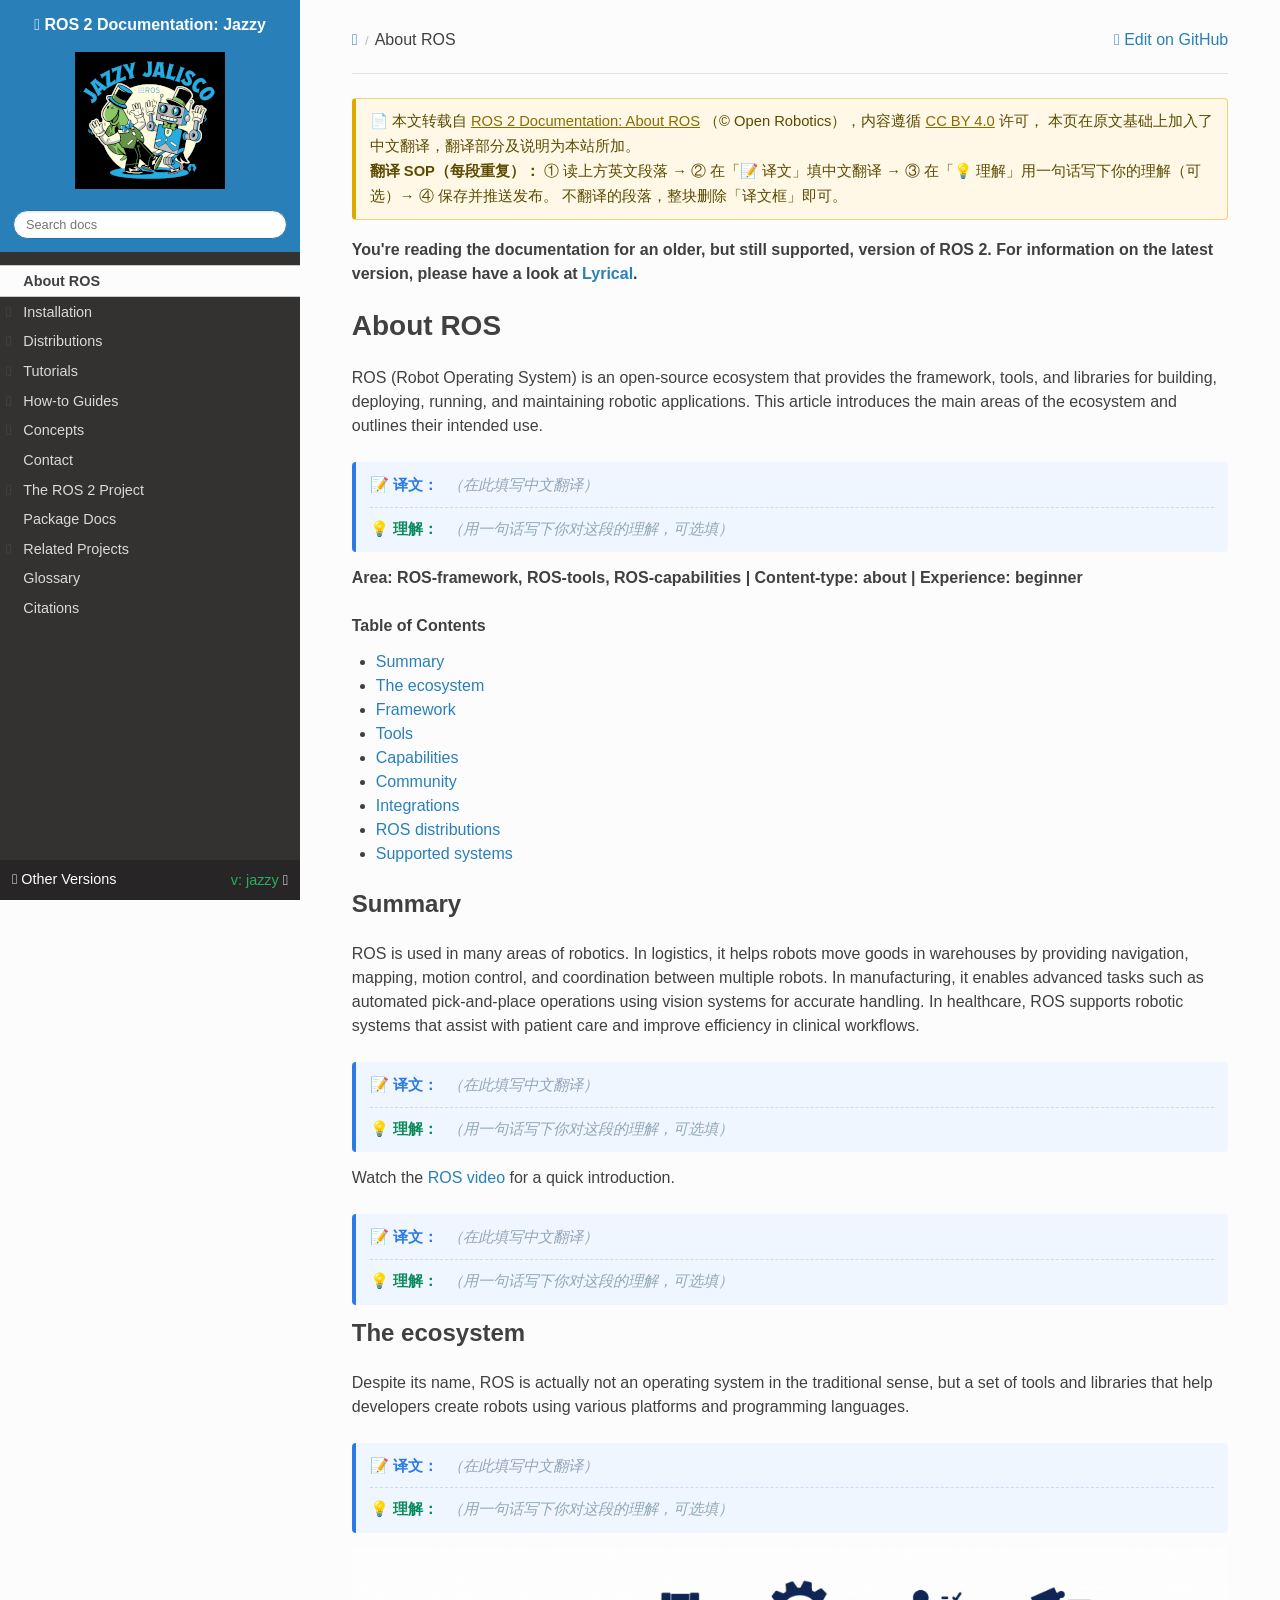
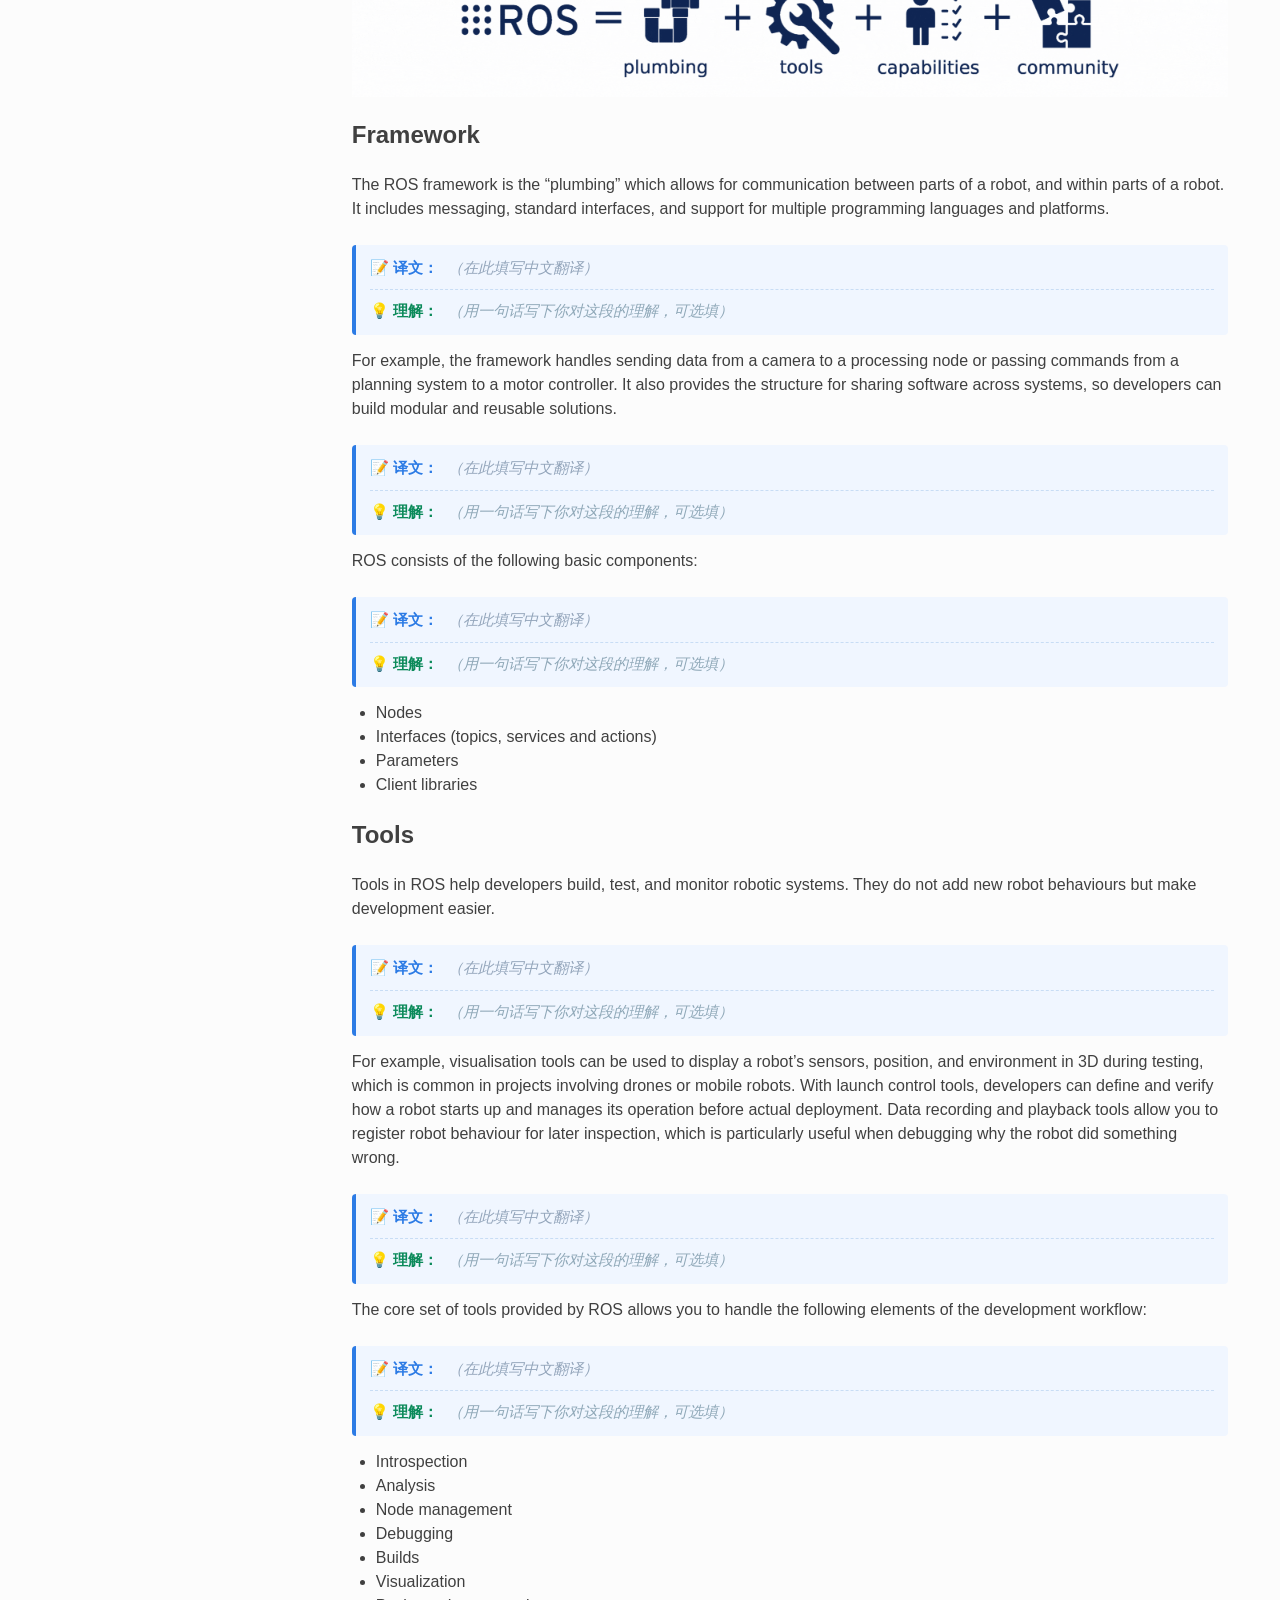
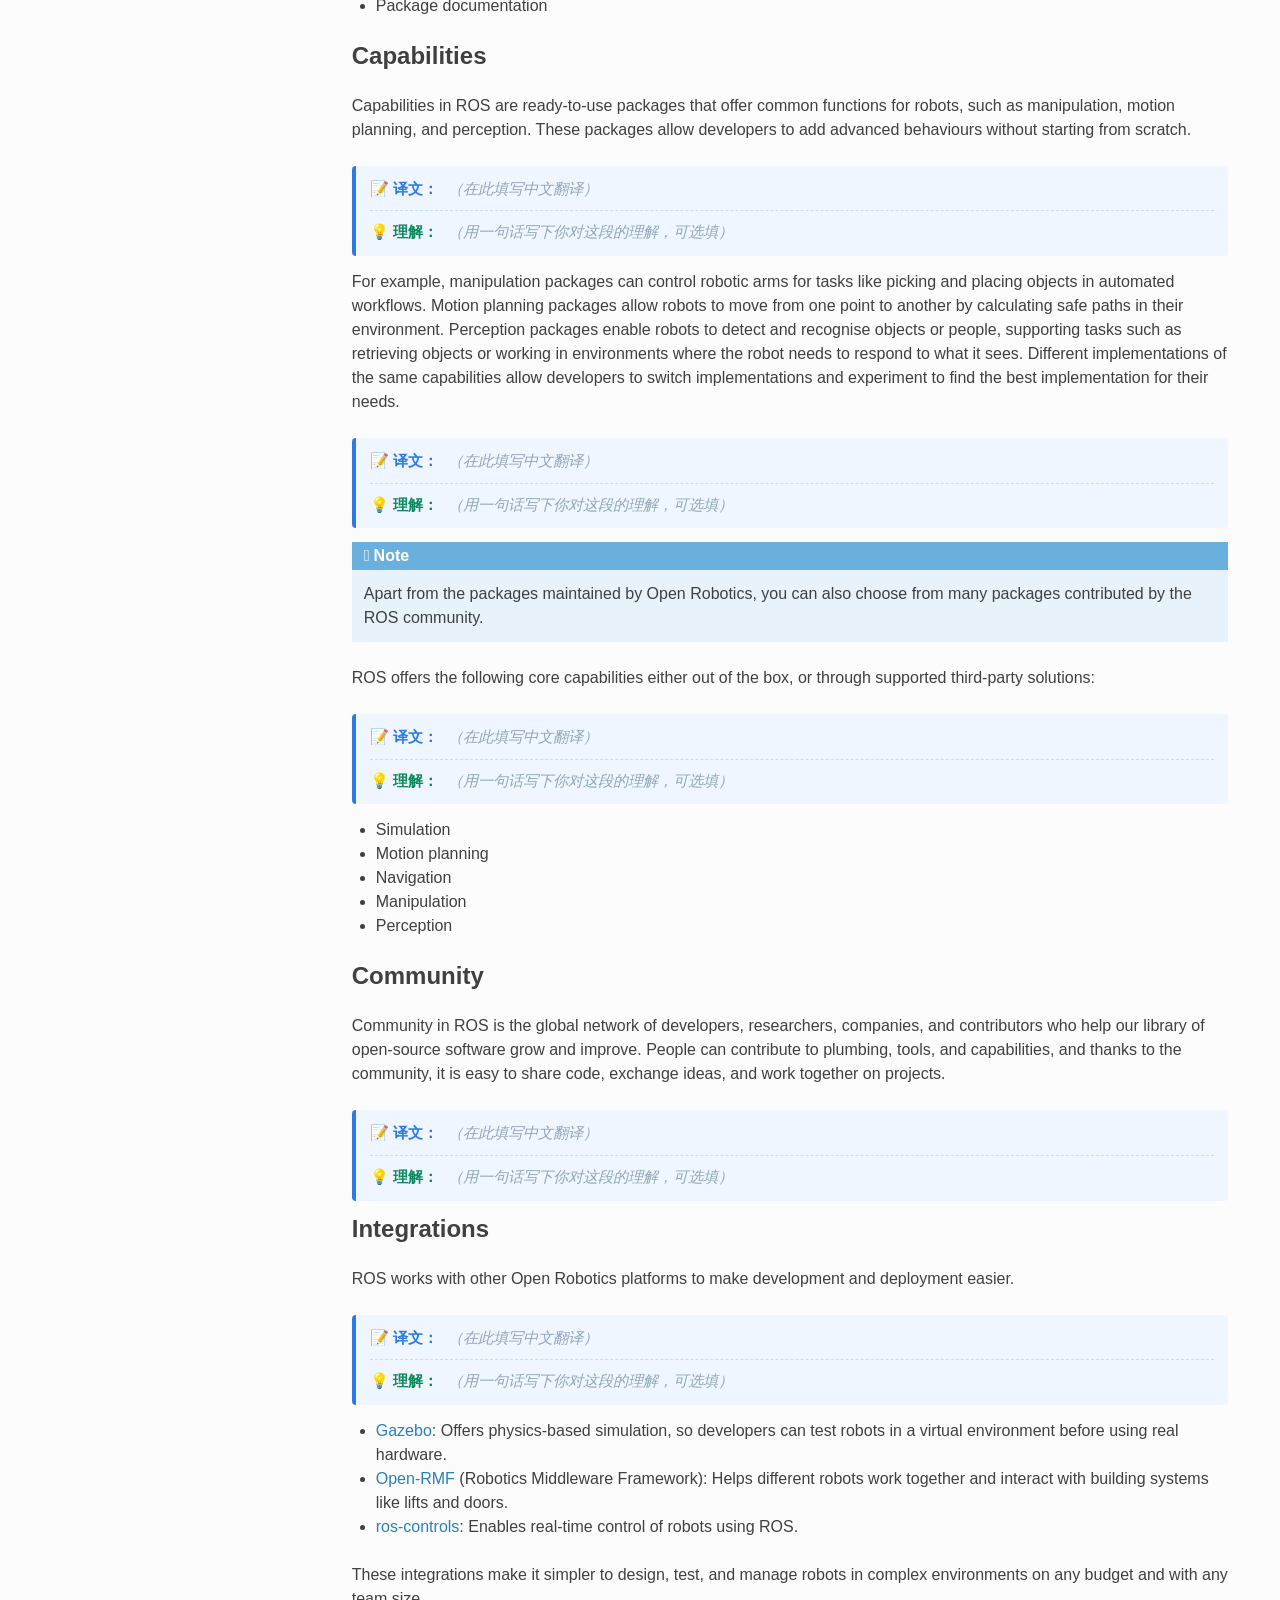
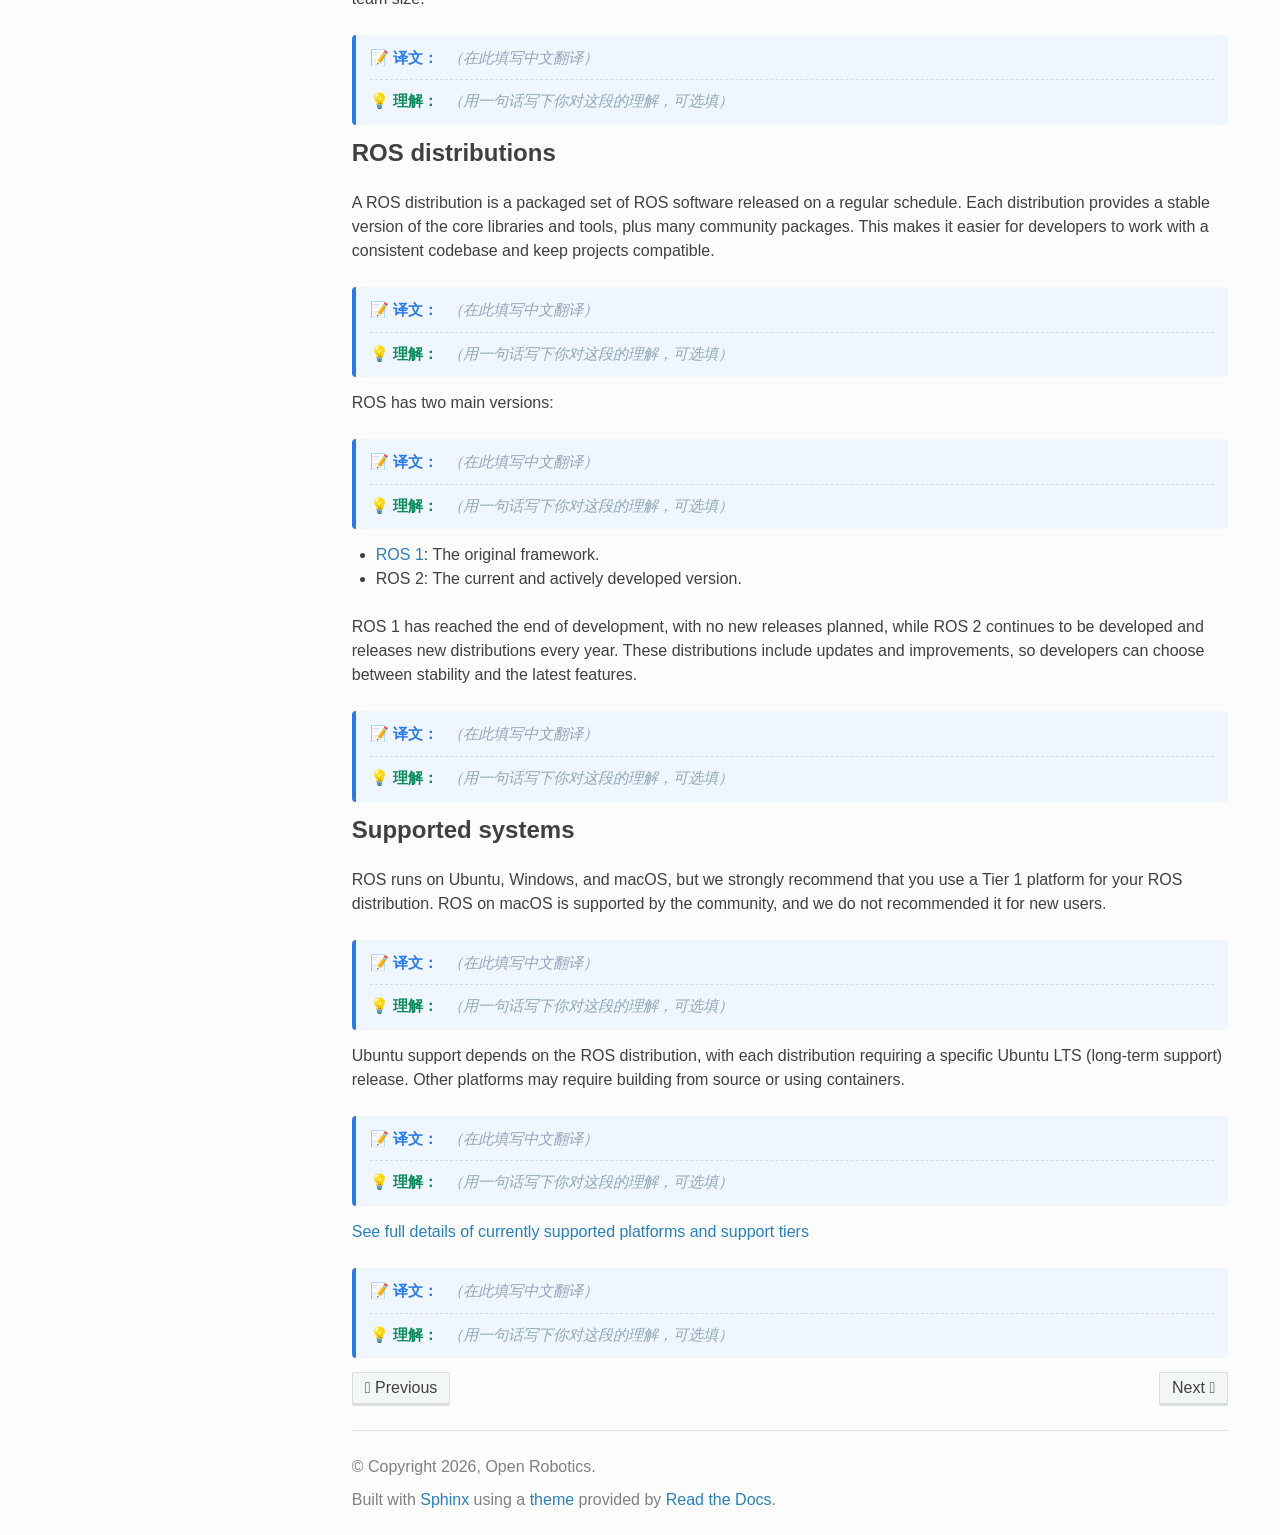
==== about-ros.html @ 8d908ea2 "新增翻译技能 sop_skill.py：检查完成→续填→拉取下一页并发布；多页面结构+导航首页+进度清单" ====
<!DOCTYPE html>

<html class="writer-html5" data-content_root="./" lang="en">
<head>
<meta charset="utf-8"/><meta content="width=device-width, initial-scale=1" name="viewport"/>
<meta content="About ROS" property="og:title"/>
<meta content="website" property="og:type"/>
<meta content="https://docs.ros.org/en/jazzy/about-ros.html" property="og:url"/>
<meta content="ROS 2 Documentation" property="og:site_name"/>
<meta content="ROS (Robot Operating System) is an open-source ecosystem that provides the framework, tools, and libraries for building, deploying, running, and maintaining robotic applications. This article intro..." property="og:description"/>
<meta content="https://docs.ros.org/en/jazzy/_static/jazzy-small.png" property="og:image"/>
<meta content="ROS 2 Documentation" property="og:image:alt"/>
<meta content="ROS (Robot Operating System) is an open-source ecosystem that provides the framework, tools, and libraries for building, deploying, running, and maintaining robotic applications. This article intro..." name="description"/>
<meta content="width=device-width, initial-scale=1.0" name="viewport"/>
<title>About ROS — ROS 2 Documentation: Jazzy  documentation</title>
<link href="_static/pygments.css?v=03e43079" rel="stylesheet" type="text/css"/>
<link href="_static/css/theme.css?v=e59714d7" rel="stylesheet" type="text/css"/>
<link href="_static/graphviz.css?v=4ae1632d" rel="stylesheet" type="text/css"/>
<link href="_static/copybutton.css?v=76b2166b" rel="stylesheet" type="text/css"/>
<link href="_static/custom.css?v=d85a351e" rel="stylesheet" type="text/css"/>
<link href="_static/adopters.css?v=d001bf74" rel="stylesheet" type="text/css"/>
<link href="_static/favicon.ico" rel="shortcut icon"/>
<link href="https://docs.ros.org/en/jazzy/about-ros.html" rel="canonical"/>
<script src="_static/jquery.js?v=5d32c60e"></script>
<script src="_static/_sphinx_javascript_frameworks_compat.js?v=2cd50e6c"></script>
<script src="_static/documentation_options.js?v=9eb32ce0"></script>
<script src="_static/doctools.js?v=9bcbadda"></script>
<script src="_static/sphinx_highlight.js?v=dc90522c"></script>
<script src="_static/clipboard.min.js?v=a7894cd8"></script>
<script src="_static/copybutton.js?v=6dbb43f8"></script>
<script src="_static/adopters.js?v=a71d1400"></script>
<script src="_static/js/theme.js"></script>
<link href="https://docs.ros.org/en/jazzy/genindex.html" rel="index" title="Index"/>
<link href="https://docs.ros.org/en/jazzy/search.html" rel="search" title="Search"/>
<link href="https://docs.ros.org/en/jazzy/Installation.html" rel="next" title="Installation"/>
<link href="https://docs.ros.org/en/jazzy/index.html" rel="prev" title="ROS 2 Documentation"/>
<style>
/* ===== 转载署名 ===== */
.my-attribution {
  background: #fff8e6;
  border: 1px solid #f0d27a;
  border-left: 4px solid #e0a800;
  border-radius: 4px;
  padding: 10px 14px;
  margin: 0 0 18px 0;
  font-size: 0.92em;
  line-height: 1.7;
  color: #5c4a00;
}
.my-attribution a { color: #8a6d00; text-decoration: underline; }
/* ===== 译文框 ===== */
.my-translation {
  background: #f0f6ff;
  border-left: 4px solid #2c7be5;
  border-radius: 4px;
  padding: 10px 14px;
  margin: 14px 0;
  font-size: 0.95em;
  line-height: 1.75;
  color: #17324d;
}
.my-translation .my-tr-label { font-weight: 700; color: #2c7be5; margin-right: 6px; }
.my-translation .my-tr-placeholder { color: #93a5bb; font-style: italic; }

.my-translation .my-understanding {
  margin-top: 8px;
  padding-top: 8px;
  border-top: 1px dashed #c8ddf5;
}
.my-translation .my-un-label { font-weight: 700; color: #0b8a5a; margin-right: 6px; }
.my-translation .my-un-placeholder { color: #8fa8b8; font-style: italic; }

.my-translation .my-tr-text { color: #17324d; font-style: normal; }
.my-translation .my-un-text { color: #2f5d50; font-style: normal; }
</style></head>
<body class="wy-body-for-nav">
<div class="wy-grid-for-nav">
<nav class="wy-nav-side" data-toggle="wy-nav-shift">
<div class="wy-side-scroll">
<div class="wy-side-nav-search">
<a class="icon icon-home" href="https://docs.ros.org/en/jazzy/index.html">
            ROS 2 Documentation: Jazzy
              <img alt="Logo" class="logo" src="_static/jazzy-small.png"/>
</a>
<div role="search">
<form action="https://docs.ros.org/en/jazzy/search.html" class="wy-form" id="rtd-search-form" method="get">
<input aria-label="Search docs" name="q" placeholder="Search docs" type="text"/>
<input name="check_keywords" type="hidden" value="yes"/>
<input name="area" type="hidden" value="default"/>
</form>
</div>
</div><div aria-label="Navigation menu" class="wy-menu wy-menu-vertical" data-spy="affix" role="navigation">
<ul class="current">
<li class="toctree-l1 current"><a class="current reference internal" href="about-ros.html#">About ROS</a></li>
<li class="toctree-l1"><a class="reference internal" href="https://docs.ros.org/en/jazzy/Installation.html">Installation</a><ul>
<li class="toctree-l2"><a class="reference internal" href="https://docs.ros.org/en/jazzy/Installation/Ubuntu-Install-Debs.html">Ubuntu (deb packages)</a></li>
<li class="toctree-l2"><a class="reference internal" href="https://docs.ros.org/en/jazzy/Installation/Windows-Install-Binary.html">Windows (binary)</a></li>
<li class="toctree-l2"><a class="reference internal" href="https://docs.ros.org/en/jazzy/Installation/RHEL-Install-RPMs.html">RHEL (RPM packages)</a></li>
<li class="toctree-l2"><a class="reference internal" href="https://docs.ros.org/en/jazzy/Installation/Alternatives.html">Alternatives</a><ul>
<li class="toctree-l3"><a class="reference internal" href="https://docs.ros.org/en/jazzy/Installation/Alternatives/Ubuntu-Development-Setup.html">Ubuntu (source)</a></li>
<li class="toctree-l3"><a class="reference internal" href="https://docs.ros.org/en/jazzy/Installation/Alternatives/Ubuntu-Install-Binary.html">Ubuntu (binary)</a></li>
<li class="toctree-l3"><a class="reference internal" href="https://docs.ros.org/en/jazzy/Installation/Alternatives/Windows-Development-Setup.html">Windows (source)</a></li>
<li class="toctree-l3"><a class="reference internal" href="https://docs.ros.org/en/jazzy/Installation/Alternatives/RHEL-Development-Setup.html">RHEL (source)</a></li>
<li class="toctree-l3"><a class="reference internal" href="https://docs.ros.org/en/jazzy/Installation/Alternatives/RHEL-Install-Binary.html">RHEL (binary)</a></li>
<li class="toctree-l3"><a class="reference internal" href="https://docs.ros.org/en/jazzy/Installation/Alternatives/macOS-Development-Setup.html">macOS (source)</a></li>
<li class="toctree-l3"><a class="reference internal" href="https://docs.ros.org/en/jazzy/Installation/Alternatives/Latest-Development-Setup.html">Latest development (source)</a></li>
</ul>
</li>
<li class="toctree-l2"><a class="reference internal" href="https://docs.ros.org/en/jazzy/Installation/Maintaining-a-Source-Checkout.html">Maintain source checkout</a></li>
<li class="toctree-l2"><a class="reference internal" href="https://docs.ros.org/en/jazzy/Installation/Testing.html">Testing with pre-release binaries</a></li>
<li class="toctree-l2"><a class="reference internal" href="https://docs.ros.org/en/jazzy/Installation/RMW-Implementations.html">RMW implementations</a><ul>
<li class="toctree-l3"><a class="reference internal" href="https://docs.ros.org/en/jazzy/Installation/RMW-Implementations/DDS-Implementations.html">DDS implementations</a><ul>
<li class="toctree-l4"><a class="reference internal" href="https://docs.ros.org/en/jazzy/Installation/RMW-Implementations/DDS-Implementations/Working-with-Eclipse-CycloneDDS.html">Eclipse Cyclone DDS</a></li>
<li class="toctree-l4"><a class="reference internal" href="https://docs.ros.org/en/jazzy/Installation/RMW-Implementations/DDS-Implementations/Working-with-GurumNetworks-GurumDDS.html">GurumNetworks GurumDDS</a></li>
<li class="toctree-l4"><a class="reference internal" href="https://docs.ros.org/en/jazzy/Installation/RMW-Implementations/DDS-Implementations/Working-with-RTI-Connext-DDS.html">RTI Connext DDS</a></li>
<li class="toctree-l4"><a class="reference internal" href="https://docs.ros.org/en/jazzy/Installation/RMW-Implementations/DDS-Implementations/Working-with-eProsima-Fast-DDS.html">eProsima Fast DDS</a></li>
</ul>
</li>
<li class="toctree-l3"><a class="reference internal" href="https://docs.ros.org/en/jazzy/Installation/RMW-Implementations/Non-DDS-Implementations.html">Non-DDS-Implementations</a><ul>
<li class="toctree-l4"><a class="reference internal" href="https://docs.ros.org/en/jazzy/Installation/RMW-Implementations/Non-DDS-Implementations/Working-with-Zenoh.html">Zenoh</a></li>
</ul>
</li>
</ul>
</li>
<li class="toctree-l2"><a class="reference internal" href="https://docs.ros.org/en/jazzy/Installation/ROS-2-Mirrors.html">Mirrors</a></li>
</ul>
</li>
<li class="toctree-l1"><a class="reference internal" href="https://docs.ros.org/en/jazzy/Releases.html">Distributions</a><ul>
<li class="toctree-l2"><a class="reference internal" href="https://docs.ros.org/en/jazzy/Releases/Release-Lyrical-Luth.html">Lyrical Luth (codename ‘lyrical’; May, 2026)</a><ul>
<li class="toctree-l3"><a class="reference internal" href="https://docs.ros.org/en/jazzy/Releases/Lyrical-Luth-Complete-Changelog.html">ROS 2 Lyrical Luth Complete Changelog</a></li>
<li class="toctree-l3"><a class="reference internal" href="https://docs.ros.org/en/jazzy/Releases/lyrical/release-timeline.html">Lyrical Luth Release Timeline</a></li>
<li class="toctree-l3"><a class="reference internal" href="https://docs.ros.org/en/jazzy/Releases/lyrical/supported-platforms.html">Lyrical Luth Supported Platforms</a></li>
</ul>
</li>
<li class="toctree-l2"><a class="reference internal" href="https://docs.ros.org/en/jazzy/Releases/Release-Kilted-Kaiju.html">Kilted Kaiju (codename ‘kilted’; May, 2025)</a><ul>
<li class="toctree-l3"><a class="reference internal" href="https://docs.ros.org/en/jazzy/Releases/Kilted-Kaiju-Complete-Changelog.html">ROS 2 Kilted Kaiju Complete Changelog</a></li>
</ul>
</li>
<li class="toctree-l2"><a class="reference internal" href="https://docs.ros.org/en/jazzy/Releases/Release-Jazzy-Jalisco.html">Jazzy Jalisco (<code class="docutils literal notranslate"><span class="pre">jazzy</span></code>)</a><ul>
<li class="toctree-l3"><a class="reference internal" href="https://docs.ros.org/en/jazzy/Releases/Jazzy-Jalisco-Complete-Changelog.html">Jazzy Jalisco changelog</a></li>
</ul>
</li>
<li class="toctree-l2"><a class="reference internal" href="https://docs.ros.org/en/jazzy/Releases/Release-Humble-Hawksbill.html">Humble Hawksbill (<code class="docutils literal notranslate"><span class="pre">humble</span></code>)</a><ul>
<li class="toctree-l3"><a class="reference internal" href="https://docs.ros.org/en/jazzy/Releases/Humble-Hawksbill-Complete-Changelog.html">Humble Hawksbill changelog</a></li>
</ul>
</li>
<li class="toctree-l2"><a class="reference internal" href="https://docs.ros.org/en/jazzy/Releases/Release-Rolling-Ridley.html">Rolling Ridley (<code class="docutils literal notranslate"><span class="pre">rolling</span></code>)</a></li>
<li class="toctree-l2"><a class="reference internal" href="https://docs.ros.org/en/jazzy/Releases/Development.html">Development Distribution</a><ul>
<li class="toctree-l3"><a class="reference internal" href="https://docs.ros.org/en/jazzy/Releases/Release-Makoa-Mata-mata.html">Makoa Mata-mata (codename <code class="docutils literal notranslate"><span class="pre">makoa</span></code>; May, 2027)</a><ul>
<li class="toctree-l4"><a class="reference internal" href="https://docs.ros.org/en/jazzy/Releases/makoa/release-timeline.html">Makoa Mata-mata Release Timeline</a></li>
<li class="toctree-l4"><a class="reference internal" href="https://docs.ros.org/en/jazzy/Releases/makoa/supported-platforms.html">Makoa Mata-mata Supported Platforms</a></li>
</ul>
</li>
</ul>
</li>
<li class="toctree-l2"><a class="reference internal" href="https://docs.ros.org/en/jazzy/Releases/End-of-Life.html">End-of-Life Distributions</a><ul>
<li class="toctree-l3"><a class="reference internal" href="https://docs.ros.org/en/jazzy/Releases/Release-Iron-Irwini.html">Iron Irwini (<code class="docutils literal notranslate"><span class="pre">iron</span></code>)</a><ul>
<li class="toctree-l4"><a class="reference internal" href="https://docs.ros.org/en/jazzy/Releases/Iron-Irwini-Complete-Changelog.html">Iron Irwini Changelog</a></li>
</ul>
</li>
<li class="toctree-l3"><a class="reference internal" href="https://docs.ros.org/en/jazzy/Releases/Release-Galactic-Geochelone.html">Galactic Geochelone (<code class="docutils literal notranslate"><span class="pre">galactic</span></code>)</a><ul>
<li class="toctree-l4"><a class="reference internal" href="https://docs.ros.org/en/jazzy/Releases/Galactic-Geochelone-Complete-Changelog.html">Galactic Geochelone changelog</a></li>
</ul>
</li>
<li class="toctree-l3"><a class="reference internal" href="https://docs.ros.org/en/jazzy/Releases/Release-Foxy-Fitzroy.html">Foxy Fitzroy (<code class="docutils literal notranslate"><span class="pre">foxy</span></code>)</a></li>
<li class="toctree-l3"><a class="reference internal" href="https://docs.ros.org/en/jazzy/Releases/Release-Eloquent-Elusor.html">Eloquent Elusor (<code class="docutils literal notranslate"><span class="pre">eloquent</span></code>)</a></li>
<li class="toctree-l3"><a class="reference internal" href="https://docs.ros.org/en/jazzy/Releases/Release-Dashing-Diademata.html">Dashing Diademata (<code class="docutils literal notranslate"><span class="pre">dashing</span></code>)</a></li>
<li class="toctree-l3"><a class="reference internal" href="https://docs.ros.org/en/jazzy/Releases/Release-Crystal-Clemmys.html">Crystal Clemmys (<code class="docutils literal notranslate"><span class="pre">crystal</span></code>)</a></li>
<li class="toctree-l3"><a class="reference internal" href="https://docs.ros.org/en/jazzy/Releases/Release-Bouncy-Bolson.html">Bouncy Bolson (<code class="docutils literal notranslate"><span class="pre">bouncy</span></code>)</a></li>
<li class="toctree-l3"><a class="reference internal" href="https://docs.ros.org/en/jazzy/Releases/Release-Ardent-Apalone.html">Ardent Apalone (<code class="docutils literal notranslate"><span class="pre">ardent</span></code>)</a></li>
<li class="toctree-l3"><a class="reference internal" href="https://docs.ros.org/en/jazzy/Releases/Beta3-Overview.html">Beta 3 (<code class="docutils literal notranslate"><span class="pre">r2b3</span></code>)</a></li>
<li class="toctree-l3"><a class="reference internal" href="https://docs.ros.org/en/jazzy/Releases/Beta2-Overview.html">Beta 2 (<code class="docutils literal notranslate"><span class="pre">r2b2</span></code>)</a></li>
<li class="toctree-l3"><a class="reference internal" href="https://docs.ros.org/en/jazzy/Releases/Beta1-Overview.html">Beta 1 (<code class="docutils literal notranslate"><span class="pre">Asphalt</span></code>)</a></li>
<li class="toctree-l3"><a class="reference internal" href="https://docs.ros.org/en/jazzy/Releases/Alpha-Overview.html">Alphas</a></li>
</ul>
</li>
<li class="toctree-l2"><a class="reference internal" href="https://docs.ros.org/en/jazzy/Releases/Release-Process.html">Development process for a release</a></li>
</ul>
</li>
<li class="toctree-l1"><a class="reference internal" href="https://docs.ros.org/en/jazzy/Tutorials.html">Tutorials</a><ul>
<li class="toctree-l2"><a class="reference internal" href="https://docs.ros.org/en/jazzy/First-Steps.html">First steps with ROS - learning path</a></li>
<li class="toctree-l2"><a class="reference internal" href="https://docs.ros.org/en/jazzy/Tutorials/Beginner-CLI-Tools.html">Beginner: CLI tools</a><ul>
<li class="toctree-l3"><a class="reference internal" href="https://docs.ros.org/en/jazzy/Tutorials/Beginner-CLI-Tools/Configuring-ROS2-Environment.html">Configuring environment</a></li>
<li class="toctree-l3"><a class="reference internal" href="https://docs.ros.org/en/jazzy/Tutorials/Beginner-CLI-Tools/Introducing-Turtlesim/Introducing-Turtlesim.html">Using <code class="docutils literal notranslate"><span class="pre">turtlesim</span></code>, <code class="docutils literal notranslate"><span class="pre">ros2</span></code>, and <code class="docutils literal notranslate"><span class="pre">rqt</span></code></a></li>
<li class="toctree-l3"><a class="reference internal" href="https://docs.ros.org/en/jazzy/Tutorials/Beginner-CLI-Tools/Understanding-ROS2-Nodes/Understanding-ROS2-Nodes.html">Understanding nodes</a></li>
<li class="toctree-l3"><a class="reference internal" href="https://docs.ros.org/en/jazzy/Tutorials/Beginner-CLI-Tools/Understanding-ROS2-Topics/Understanding-ROS2-Topics.html">Understanding topics</a></li>
<li class="toctree-l3"><a class="reference internal" href="https://docs.ros.org/en/jazzy/Tutorials/Beginner-CLI-Tools/Understanding-ROS2-Services/Understanding-ROS2-Services.html">Understanding services</a></li>
<li class="toctree-l3"><a class="reference internal" href="https://docs.ros.org/en/jazzy/Tutorials/Beginner-CLI-Tools/Understanding-ROS2-Parameters/Understanding-ROS2-Parameters.html">Understanding parameters</a></li>
<li class="toctree-l3"><a class="reference internal" href="https://docs.ros.org/en/jazzy/Tutorials/Beginner-CLI-Tools/Understanding-ROS2-Actions/Understanding-ROS2-Actions.html">Understanding actions</a></li>
<li class="toctree-l3"><a class="reference internal" href="https://docs.ros.org/en/jazzy/Tutorials/Beginner-CLI-Tools/Using-Rqt-Console/Using-Rqt-Console.html">Using <code class="docutils literal notranslate"><span class="pre">rqt_console</span></code> to view logs</a></li>
<li class="toctree-l3"><a class="reference internal" href="https://docs.ros.org/en/jazzy/Tutorials/Beginner-CLI-Tools/Launching-Multiple-Nodes/Launching-Multiple-Nodes.html">Launching nodes</a></li>
<li class="toctree-l3"><a class="reference internal" href="https://docs.ros.org/en/jazzy/Tutorials/Beginner-CLI-Tools/Recording-And-Playing-Back-Data/Recording-And-Playing-Back-Data.html">Recording and playing back data</a></li>
</ul>
</li>
<li class="toctree-l2"><a class="reference internal" href="https://docs.ros.org/en/jazzy/Tutorials/Beginner-Client-Libraries.html">Beginner: Client libraries</a><ul>
<li class="toctree-l3"><a class="reference internal" href="https://docs.ros.org/en/jazzy/Tutorials/Beginner-Client-Libraries/Colcon-Tutorial.html">Using <code class="docutils literal notranslate"><span class="pre">colcon</span></code> to build packages</a></li>
<li class="toctree-l3"><a class="reference internal" href="https://docs.ros.org/en/jazzy/Tutorials/Beginner-Client-Libraries/Creating-A-Workspace/Creating-A-Workspace.html">Creating a workspace</a></li>
<li class="toctree-l3"><a class="reference internal" href="https://docs.ros.org/en/jazzy/Tutorials/Beginner-Client-Libraries/Creating-Your-First-ROS2-Package.html">Creating a package</a></li>
<li class="toctree-l3"><a class="reference internal" href="https://docs.ros.org/en/jazzy/Tutorials/Beginner-Client-Libraries/Writing-A-Simple-Cpp-Publisher-And-Subscriber.html">Writing a simple publisher and subscriber (C++)</a></li>
<li class="toctree-l3"><a class="reference internal" href="https://docs.ros.org/en/jazzy/Tutorials/Beginner-Client-Libraries/Writing-A-Simple-Py-Publisher-And-Subscriber.html">Writing a simple publisher and subscriber (Python)</a></li>
<li class="toctree-l3"><a class="reference internal" href="https://docs.ros.org/en/jazzy/Tutorials/Beginner-Client-Libraries/Writing-A-Simple-Cpp-Service-And-Client.html">Writing a simple service and client (C++)</a></li>
<li class="toctree-l3"><a class="reference internal" href="https://docs.ros.org/en/jazzy/Tutorials/Beginner-Client-Libraries/Writing-A-Simple-Py-Service-And-Client.html">Writing a simple service and client (Python)</a></li>
<li class="toctree-l3"><a class="reference internal" href="https://docs.ros.org/en/jazzy/Tutorials/Beginner-Client-Libraries/Custom-ROS2-Interfaces.html">Creating custom msg and srv files</a></li>
<li class="toctree-l3"><a class="reference internal" href="https://docs.ros.org/en/jazzy/Tutorials/Beginner-Client-Libraries/Single-Package-Define-And-Use-Interface.html">Implementing custom interfaces</a></li>
<li class="toctree-l3"><a class="reference internal" href="https://docs.ros.org/en/jazzy/Tutorials/Beginner-Client-Libraries/Using-Parameters-In-A-Class-CPP.html">Using parameters in a class (C++)</a></li>
<li class="toctree-l3"><a class="reference internal" href="https://docs.ros.org/en/jazzy/Tutorials/Beginner-Client-Libraries/Using-Parameters-In-A-Class-Python.html">Using parameters in a class (Python)</a></li>
<li class="toctree-l3"><a class="reference internal" href="https://docs.ros.org/en/jazzy/Tutorials/Beginner-Client-Libraries/Getting-Started-With-Ros2doctor.html">Using <code class="docutils literal notranslate"><span class="pre">ros2doctor</span></code> to identify issues</a></li>
<li class="toctree-l3"><a class="reference internal" href="https://docs.ros.org/en/jazzy/Tutorials/Beginner-Client-Libraries/Pluginlib.html">Creating and using plugins (C++)</a></li>
</ul>
</li>
<li class="toctree-l2"><a class="reference internal" href="https://docs.ros.org/en/jazzy/Tutorials/Intermediate.html">Intermediate</a><ul>
<li class="toctree-l3"><a class="reference internal" href="https://docs.ros.org/en/jazzy/Tutorials/Intermediate/Rosdep.html">Managing Dependencies with rosdep</a></li>
<li class="toctree-l3"><a class="reference internal" href="https://docs.ros.org/en/jazzy/Tutorials/Intermediate/Creating-an-Action.html">Creating an action</a></li>
<li class="toctree-l3"><a class="reference internal" href="https://docs.ros.org/en/jazzy/Tutorials/Intermediate/Writing-an-Action-Server-Client/Cpp.html">Writing an action server and client (C++)</a></li>
<li class="toctree-l3"><a class="reference internal" href="https://docs.ros.org/en/jazzy/Tutorials/Intermediate/Writing-an-Action-Server-Client/Py.html">Writing an action server and client (Python)</a></li>
<li class="toctree-l3"><a class="reference internal" href="https://docs.ros.org/en/jazzy/Tutorials/Intermediate/Writing-a-Composable-Node.html">Writing a Composable Node (C++)</a></li>
<li class="toctree-l3"><a class="reference internal" href="https://docs.ros.org/en/jazzy/Tutorials/Intermediate/Composition.html">Composing multiple nodes in a single process</a></li>
<li class="toctree-l3"><a class="reference internal" href="https://docs.ros.org/en/jazzy/Tutorials/Intermediate/Using-Node-Interfaces-Template-Class.html">Using the Node Interfaces Template Class (C++)</a></li>
<li class="toctree-l3"><a class="reference internal" href="https://docs.ros.org/en/jazzy/Tutorials/Intermediate/Monitoring-For-Parameter-Changes-CPP.html">Monitoring for parameter changes (C++)</a></li>
<li class="toctree-l3"><a class="reference internal" href="https://docs.ros.org/en/jazzy/Tutorials/Intermediate/Monitoring-For-Parameter-Changes-Python.html">Monitoring for parameter changes (Python)</a></li>
<li class="toctree-l3"><a class="reference internal" href="https://docs.ros.org/en/jazzy/Tutorials/Intermediate/Launch/Launch-Main.html">Launch</a><ul>
<li class="toctree-l4"><a class="reference internal" href="https://docs.ros.org/en/jazzy/Tutorials/Intermediate/Launch/Creating-Launch-Files.html">Creating a launch file</a></li>
<li class="toctree-l4"><a class="reference internal" href="https://docs.ros.org/en/jazzy/Tutorials/Intermediate/Launch/Launch-system.html">Integrating launch files into ROS 2 packages</a></li>
<li class="toctree-l4"><a class="reference internal" href="https://docs.ros.org/en/jazzy/Tutorials/Intermediate/Launch/Using-Substitutions.html">Using substitutions</a></li>
<li class="toctree-l4"><a class="reference internal" href="https://docs.ros.org/en/jazzy/Tutorials/Intermediate/Launch/Using-Event-Handlers.html">Using event handlers</a></li>
<li class="toctree-l4"><a class="reference internal" href="https://docs.ros.org/en/jazzy/Tutorials/Intermediate/Launch/Using-ROS2-Launch-For-Large-Projects.html">Managing large projects</a></li>
</ul>
</li>
<li class="toctree-l3"><a class="reference internal" href="https://docs.ros.org/en/jazzy/Tutorials/Intermediate/Tf2/Tf2-Main.html"><code class="docutils literal notranslate"><span class="pre">tf2</span></code></a><ul>
<li class="toctree-l4"><a class="reference internal" href="https://docs.ros.org/en/jazzy/Tutorials/Intermediate/Tf2/Introduction-To-Tf2.html">Introducing <code class="docutils literal notranslate"><span class="pre">tf2</span></code></a></li>
<li class="toctree-l4"><a class="reference internal" href="https://docs.ros.org/en/jazzy/Tutorials/Intermediate/Tf2/Writing-A-Tf2-Static-Broadcaster-Py.html">Writing a static broadcaster (Python)</a></li>
<li class="toctree-l4"><a class="reference internal" href="https://docs.ros.org/en/jazzy/Tutorials/Intermediate/Tf2/Writing-A-Tf2-Static-Broadcaster-Cpp.html">Writing a static broadcaster (C++)</a></li>
<li class="toctree-l4"><a class="reference internal" href="https://docs.ros.org/en/jazzy/Tutorials/Intermediate/Tf2/Writing-A-Tf2-Broadcaster-Py.html">Writing a broadcaster (Python)</a></li>
<li class="toctree-l4"><a class="reference internal" href="https://docs.ros.org/en/jazzy/Tutorials/Intermediate/Tf2/Writing-A-Tf2-Broadcaster-Cpp.html">Writing a broadcaster (C++)</a></li>
<li class="toctree-l4"><a class="reference internal" href="https://docs.ros.org/en/jazzy/Tutorials/Intermediate/Tf2/Writing-A-Tf2-Listener-Py.html">Writing a listener (Python)</a></li>
<li class="toctree-l4"><a class="reference internal" href="https://docs.ros.org/en/jazzy/Tutorials/Intermediate/Tf2/Writing-A-Tf2-Listener-Cpp.html">Writing a listener (C++)</a></li>
<li class="toctree-l4"><a class="reference internal" href="https://docs.ros.org/en/jazzy/Tutorials/Intermediate/Tf2/Adding-A-Frame-Py.html">Adding a frame (Python)</a></li>
<li class="toctree-l4"><a class="reference internal" href="https://docs.ros.org/en/jazzy/Tutorials/Intermediate/Tf2/Adding-A-Frame-Cpp.html">Adding a frame (C++)</a></li>
<li class="toctree-l4"><a class="reference internal" href="https://docs.ros.org/en/jazzy/Tutorials/Intermediate/Tf2/Learning-About-Tf2-And-Time-Cpp.html">Using time (C++)</a></li>
<li class="toctree-l4"><a class="reference internal" href="https://docs.ros.org/en/jazzy/Tutorials/Intermediate/Tf2/Time-Travel-With-Tf2-Cpp.html">Traveling in time (C++)</a></li>
<li class="toctree-l4"><a class="reference internal" href="https://docs.ros.org/en/jazzy/Tutorials/Intermediate/Tf2/Debugging-Tf2-Problems.html">Debugging</a></li>
<li class="toctree-l4"><a class="reference internal" href="https://docs.ros.org/en/jazzy/Tutorials/Intermediate/Tf2/Quaternion-Fundamentals.html">Quaternion fundamentals</a></li>
<li class="toctree-l4"><a class="reference internal" href="https://docs.ros.org/en/jazzy/Tutorials/Intermediate/Tf2/Using-Stamped-Datatypes-With-Tf2-Ros-MessageFilter.html">Using stamped datatypes with <code class="docutils literal notranslate"><span class="pre">tf2_ros::MessageFilter</span></code></a></li>
</ul>
</li>
<li class="toctree-l3"><a class="reference internal" href="https://docs.ros.org/en/jazzy/Tutorials/Intermediate/Testing/Testing-Main.html">Testing</a><ul>
<li class="toctree-l4"><a class="reference internal" href="https://docs.ros.org/en/jazzy/Tutorials/Intermediate/Testing/CLI.html">Running Tests in ROS 2 from the Command Line</a></li>
<li class="toctree-l4"><a class="reference internal" href="https://docs.ros.org/en/jazzy/Tutorials/Intermediate/Testing/Cpp.html">Writing Basic Tests with C++ with GTest</a></li>
<li class="toctree-l4"><a class="reference internal" href="https://docs.ros.org/en/jazzy/Tutorials/Intermediate/Testing/Python.html">Writing Basic Tests with Python</a></li>
<li class="toctree-l4"><a class="reference internal" href="https://docs.ros.org/en/jazzy/Tutorials/Intermediate/Testing/Integration.html">Writing Basic Integration Tests with launch_testing</a></li>
<li class="toctree-l4"><a class="reference internal" href="https://docs.ros.org/en/jazzy/Tutorials/Intermediate/Testing/BuildFarmTesting.html">Testing Your Code with the ROS Build Farm</a></li>
</ul>
</li>
<li class="toctree-l3"><a class="reference internal" href="https://docs.ros.org/en/jazzy/Tutorials/Intermediate/URDF/URDF-Main.html">URDF</a><ul>
<li class="toctree-l4"><a class="reference internal" href="https://docs.ros.org/en/jazzy/Tutorials/Intermediate/URDF/Building-a-Visual-Robot-Model-with-URDF-from-Scratch.html">Building a visual robot model from scratch</a></li>
<li class="toctree-l4"><a class="reference internal" href="https://docs.ros.org/en/jazzy/Tutorials/Intermediate/URDF/Building-a-Movable-Robot-Model-with-URDF.html">Building a movable robot model</a></li>
<li class="toctree-l4"><a class="reference internal" href="https://docs.ros.org/en/jazzy/Tutorials/Intermediate/URDF/Adding-Physical-and-Collision-Properties-to-a-URDF-Model.html">Adding physical and collision properties</a></li>
<li class="toctree-l4"><a class="reference internal" href="https://docs.ros.org/en/jazzy/Tutorials/Intermediate/URDF/Using-Xacro-to-Clean-Up-a-URDF-File.html">Using Xacro to clean up your code</a></li>
<li class="toctree-l4"><a class="reference internal" href="https://docs.ros.org/en/jazzy/Tutorials/Intermediate/URDF/Using-URDF-with-Robot-State-Publisher-cpp.html">Using URDF with <code class="docutils literal notranslate"><span class="pre">robot_state_publisher</span></code> (C++)</a></li>
<li class="toctree-l4"><a class="reference internal" href="https://docs.ros.org/en/jazzy/Tutorials/Intermediate/URDF/Using-URDF-with-Robot-State-Publisher-py.html">Using URDF with <code class="docutils literal notranslate"><span class="pre">robot_state_publisher</span></code> (Python)</a></li>
<li class="toctree-l4"><a class="reference internal" href="https://docs.ros.org/en/jazzy/Tutorials/Intermediate/URDF/Exporting-an-URDF-File.html">Generating an URDF File</a></li>
</ul>
</li>
<li class="toctree-l3"><a class="reference internal" href="https://docs.ros.org/en/jazzy/Tutorials/Intermediate/RViz/RViz-Main.html">RViz</a><ul>
<li class="toctree-l4"><a class="reference internal" href="https://docs.ros.org/en/jazzy/Tutorials/Intermediate/RViz/RViz-User-Guide/RViz-User-Guide.html">RViz User Guide</a></li>
<li class="toctree-l4"><a class="reference internal" href="https://docs.ros.org/en/jazzy/Tutorials/Intermediate/RViz/Marker-Sending-Basic-Shapes/Marker-Sending-Basic-Shapes.html">Marker: Sending Basic Shapes (C++)</a></li>
<li class="toctree-l4"><a class="reference internal" href="https://docs.ros.org/en/jazzy/Tutorials/Intermediate/RViz/Marker-Points-and-Lines/Marker-Points-and-Lines.html">Marker: Points and Lines (C++)</a></li>
<li class="toctree-l4"><a class="reference internal" href="https://docs.ros.org/en/jazzy/Tutorials/Intermediate/RViz/Marker-Display-types/Marker-Display-types.html">Marker: Display types</a></li>
<li class="toctree-l4"><a class="reference internal" href="https://docs.ros.org/en/jazzy/Tutorials/Intermediate/RViz/RViz-Custom-Display/RViz-Custom-Display.html">Building a Custom RViz Display</a></li>
<li class="toctree-l4"><a class="reference internal" href="https://docs.ros.org/en/jazzy/Tutorials/Intermediate/RViz/RViz-Custom-Panel/RViz-Custom-Panel.html">Building a Custom RViz Panel</a></li>
</ul>
</li>
</ul>
</li>
<li class="toctree-l2"><a class="reference internal" href="https://docs.ros.org/en/jazzy/Tutorials/Advanced.html">Advanced</a><ul>
<li class="toctree-l3"><a class="reference internal" href="https://docs.ros.org/en/jazzy/Tutorials/Advanced/Supplementing-Custom-Rosdep-Keys.html">Supplementing custom rosdep keys</a></li>
<li class="toctree-l3"><a class="reference internal" href="https://docs.ros.org/en/jazzy/Tutorials/Advanced/Topic-Statistics-Tutorial/Topic-Statistics-Tutorial.html">Enabling topic statistics (C++)</a></li>
<li class="toctree-l3"><a class="reference internal" href="https://docs.ros.org/en/jazzy/Tutorials/Advanced/Discovery-Server/Discovery-Server.html">Using Fast DDS Discovery Server as discovery protocol [community-contributed]</a></li>
<li class="toctree-l3"><a class="reference internal" href="https://docs.ros.org/en/jazzy/Tutorials/Advanced/Allocator-Template-Tutorial.html">Implementing a custom memory allocator</a></li>
<li class="toctree-l3"><a class="reference internal" href="https://docs.ros.org/en/jazzy/Tutorials/Advanced/Ament-Lint-For-Clean-Code.html">Ament Lint CLI Utilities</a></li>
<li class="toctree-l3"><a class="reference internal" href="https://docs.ros.org/en/jazzy/Tutorials/Advanced/FastDDS-Configuration.html">Unlocking the potential of Fast DDS middleware [community-contributed]</a></li>
<li class="toctree-l3"><a class="reference internal" href="https://docs.ros.org/en/jazzy/Tutorials/Advanced/Improved-Dynamic-Discovery.html">Improved Dynamic Discovery</a></li>
<li class="toctree-l3"><a class="reference internal" href="https://docs.ros.org/en/jazzy/Tutorials/Advanced/Recording-A-Bag-From-Your-Own-Node-CPP.html">Recording a bag from a node (C++)</a></li>
<li class="toctree-l3"><a class="reference internal" href="https://docs.ros.org/en/jazzy/Tutorials/Advanced/Recording-A-Bag-From-Your-Own-Node-Py.html">Recording a bag from a node (Python)</a></li>
<li class="toctree-l3"><a class="reference internal" href="https://docs.ros.org/en/jazzy/Tutorials/Advanced/Reading-From-A-Bag-File-CPP.html">Reading from a bag file (C++)</a></li>
<li class="toctree-l3"><a class="reference internal" href="https://docs.ros.org/en/jazzy/Tutorials/Advanced/Create-An-Rqtbag-Plugin.html">Create an rqt_bag Plugin</a></li>
<li class="toctree-l3"><a class="reference internal" href="https://docs.ros.org/en/jazzy/Tutorials/Advanced/ROS2-Tracing-Trace-and-Analyze.html">How to use ros2_tracing to trace and analyze an application</a></li>
<li class="toctree-l3"><a class="reference internal" href="https://docs.ros.org/en/jazzy/Tutorials/Advanced/Creating-An-RMW-Implementation.html">Creating an <code class="docutils literal notranslate"><span class="pre">rmw</span></code> implementation</a></li>
<li class="toctree-l3"><a class="reference internal" href="https://docs.ros.org/en/jazzy/Tutorials/Advanced/Simulators/Simulation-Main.html">Simulators</a><ul>
<li class="toctree-l4"><a class="reference internal" href="https://docs.ros.org/en/jazzy/Tutorials/Advanced/Simulators/Webots/Simulation-Webots.html">Webots</a><ul>
<li class="toctree-l5"><a class="reference internal" href="https://docs.ros.org/en/jazzy/Tutorials/Advanced/Simulators/Webots/Installation-Ubuntu.html">Installation (Ubuntu)</a></li>
<li class="toctree-l5"><a class="reference internal" href="https://docs.ros.org/en/jazzy/Tutorials/Advanced/Simulators/Webots/Installation-Windows.html">Installation (Windows)</a></li>
<li class="toctree-l5"><a class="reference internal" href="https://docs.ros.org/en/jazzy/Tutorials/Advanced/Simulators/Webots/Installation-MacOS.html">Installation (macOS)</a></li>
<li class="toctree-l5"><a class="reference internal" href="https://docs.ros.org/en/jazzy/Tutorials/Advanced/Simulators/Webots/Setting-Up-Simulation-Webots-Basic.html">Setting up a robot simulation (Basic)</a></li>
<li class="toctree-l5"><a class="reference internal" href="https://docs.ros.org/en/jazzy/Tutorials/Advanced/Simulators/Webots/Setting-Up-Simulation-Webots-Advanced.html">Setting up a robot simulation (Advanced)</a></li>
<li class="toctree-l5"><a class="reference internal" href="https://docs.ros.org/en/jazzy/Tutorials/Advanced/Simulators/Webots/Simulation-Reset-Handler.html">Setting up a Reset Handler</a></li>
<li class="toctree-l5"><a class="reference internal" href="https://docs.ros.org/en/jazzy/Tutorials/Advanced/Simulators/Webots/Simulation-Supervisor.html">The Ros2Supervisor Node</a></li>
</ul>
</li>
<li class="toctree-l4"><a class="reference internal" href="https://docs.ros.org/en/jazzy/Tutorials/Advanced/Simulators/Gazebo/Simulation-Gazebo.html">Gazebo</a><ul>
<li class="toctree-l5"><a class="reference internal" href="https://docs.ros.org/en/jazzy/Tutorials/Advanced/Simulators/Gazebo/Gazebo.html">Setting up a robot simulation (Gazebo)</a></li>
</ul>
</li>
<li class="toctree-l4"><a class="reference internal" href="https://docs.ros.org/en/jazzy/Tutorials/Advanced/Simulators/MVSim/Simulation-MVSim.html">MVSim</a><ul>
<li class="toctree-l5"><a class="reference internal" href="https://docs.ros.org/en/jazzy/Tutorials/Advanced/Simulators/MVSim/Installation-Ubuntu.html">Installation (Ubuntu)</a></li>
<li class="toctree-l5"><a class="reference internal" href="https://docs.ros.org/en/jazzy/Tutorials/Advanced/Simulators/MVSim/Getting-Started-MVSim.html">Getting started with MVSim</a></li>
<li class="toctree-l5"><a class="reference internal" href="https://docs.ros.org/en/jazzy/Tutorials/Advanced/Simulators/MVSim/Defining-Worlds-MVSim.html">Defining worlds, robots, and sensors</a></li>
</ul>
</li>
</ul>
</li>
<li class="toctree-l3"><a class="reference internal" href="https://docs.ros.org/en/jazzy/Tutorials/Advanced/Security/Security-Main.html">Security</a><ul>
<li class="toctree-l4"><a class="reference internal" href="https://docs.ros.org/en/jazzy/Tutorials/Advanced/Security/Introducing-ros2-security.html">Setting up security</a></li>
<li class="toctree-l4"><a class="reference internal" href="https://docs.ros.org/en/jazzy/Tutorials/Advanced/Security/The-Keystore.html">Understanding the security keystore</a></li>
<li class="toctree-l4"><a class="reference internal" href="https://docs.ros.org/en/jazzy/Tutorials/Advanced/Security/Security-on-Two.html">Ensuring security across machines</a></li>
<li class="toctree-l4"><a class="reference internal" href="https://docs.ros.org/en/jazzy/Tutorials/Advanced/Security/Examine-Traffic.html">Examining network traffic</a></li>
<li class="toctree-l4"><a class="reference internal" href="https://docs.ros.org/en/jazzy/Tutorials/Advanced/Security/Access-Controls.html">Setting access controls</a></li>
<li class="toctree-l4"><a class="reference internal" href="https://docs.ros.org/en/jazzy/Tutorials/Advanced/Security/Deployment-Guidelines.html">Deployment Guidelines</a></li>
</ul>
</li>
</ul>
</li>
<li class="toctree-l2"><a class="reference internal" href="https://docs.ros.org/en/jazzy/Tutorials/Demos.html">Demos</a><ul>
<li class="toctree-l3"><a class="reference internal" href="https://docs.ros.org/en/jazzy/Tutorials/Demos/Quality-of-Service.html">Using quality-of-service settings for lossy networks</a></li>
<li class="toctree-l3"><a class="reference internal" href="https://docs.ros.org/en/jazzy/Tutorials/Demos/Managed-Nodes.html">Managing node lifecycles - example</a></li>
<li class="toctree-l3"><a class="reference internal" href="https://docs.ros.org/en/jazzy/Tutorials/Demos/Intra-Process-Communication.html">Setting up efficient intra-process communication</a></li>
<li class="toctree-l3"><a class="reference internal" href="https://docs.ros.org/en/jazzy/Tutorials/Demos/Rosbag-with-ROS1-Bridge.html">Recording and playing back data with <code class="docutils literal notranslate"><span class="pre">rosbag</span></code> using the ROS 1 bridge</a></li>
<li class="toctree-l3"><a class="reference internal" href="https://docs.ros.org/en/jazzy/Tutorials/Demos/Real-Time-Programming.html">Understanding real-time programming</a></li>
<li class="toctree-l3"><a class="reference internal" href="https://docs.ros.org/en/jazzy/Tutorials/Demos/dummy-robot-demo.html">Experimenting with a dummy robot</a></li>
<li class="toctree-l3"><a class="reference internal" href="https://docs.ros.org/en/jazzy/Tutorials/Demos/Logging-and-logger-configuration.html">Logging</a></li>
<li class="toctree-l3"><a class="reference internal" href="https://docs.ros.org/en/jazzy/Tutorials/Demos/Content-Filtering-Subscription.html">Creating a content filtering subscription</a></li>
<li class="toctree-l3"><a class="reference internal" href="https://docs.ros.org/en/jazzy/Tutorials/Demos/Service-Introspection.html">Configure service introspection</a></li>
<li class="toctree-l3"><a class="reference internal" href="https://docs.ros.org/en/jazzy/Tutorials/Demos/Wait-for-Acknowledgment.html">Wait for acknowledgment</a></li>
</ul>
</li>
<li class="toctree-l2"><a class="reference internal" href="https://docs.ros.org/en/jazzy/Tutorials/Miscellaneous.html">Miscellaneous</a><ul>
<li class="toctree-l3"><a class="reference internal" href="https://docs.ros.org/en/jazzy/Tutorials/Miscellaneous/Deploying-ROS-2-on-IBM-Cloud.html">Deploying on IBM Cloud Kubernetes [community-contributed]</a></li>
<li class="toctree-l3"><a class="reference internal" href="https://docs.ros.org/en/jazzy/Tutorials/Miscellaneous/Eclipse-Oxygen-with-ROS-2-and-rviz2.html">Using Eclipse Oxygen with <code class="docutils literal notranslate"><span class="pre">rviz2</span></code> [community-contributed]</a></li>
<li class="toctree-l3"><a class="reference internal" href="https://docs.ros.org/en/jazzy/Tutorials/Miscellaneous/Building-Realtime-rt_preempt-kernel-for-ROS-2.html">Building a real-time Linux kernel [community-contributed]</a></li>
<li class="toctree-l3"><a class="reference internal" href="https://docs.ros.org/en/jazzy/Tutorials/Miscellaneous/Building-ROS2-Package-with-eclipse-2021-06.html">Building a package with Eclipse 2021-06</a></li>
</ul>
</li>
</ul>
</li>
<li class="toctree-l1"><a class="reference internal" href="https://docs.ros.org/en/jazzy/How-To-Guides.html">How-to Guides</a><ul>
<li class="toctree-l2"><a class="reference internal" href="https://docs.ros.org/en/jazzy/How-To-Guides/Installation-Troubleshooting.html">Installation troubleshooting</a></li>
<li class="toctree-l2"><a class="reference internal" href="https://docs.ros.org/en/jazzy/How-To-Guides/Developing-a-ROS-2-Package.html">Developing a ROS 2 package</a></li>
<li class="toctree-l2"><a class="reference internal" href="https://docs.ros.org/en/jazzy/How-To-Guides/Documenting-a-ROS-2-Package.html">Documenting a ROS 2 package</a></li>
<li class="toctree-l2"><a class="reference internal" href="https://docs.ros.org/en/jazzy/How-To-Guides/Ament-CMake-Documentation.html">ament_cmake user documentation</a></li>
<li class="toctree-l2"><a class="reference internal" href="https://docs.ros.org/en/jazzy/How-To-Guides/Ament-CMake-Python-Documentation.html">ament_cmake_python user documentation</a></li>
<li class="toctree-l2"><a class="reference internal" href="https://docs.ros.org/en/jazzy/How-To-Guides/Migrating-from-ROS1.html">Migrating from ROS 1 to ROS 2</a><ul>
<li class="toctree-l3"><a class="reference internal" href="https://docs.ros.org/en/jazzy/How-To-Guides/Migrating-from-ROS1/Migrating-Packages.html">Migrating Packages</a></li>
<li class="toctree-l3"><a class="reference internal" href="https://docs.ros.org/en/jazzy/How-To-Guides/Migrating-from-ROS1/Migrating-Package-XML.html">Migrating your package.xml to format 2</a></li>
<li class="toctree-l3"><a class="reference internal" href="https://docs.ros.org/en/jazzy/How-To-Guides/Migrating-from-ROS1/Migrating-Interfaces.html">Migrating Interfaces</a></li>
<li class="toctree-l3"><a class="reference internal" href="https://docs.ros.org/en/jazzy/How-To-Guides/Migrating-from-ROS1/Migrating-CPP-Package-Example.html">Migrating a C++ Package Example</a></li>
<li class="toctree-l3"><a class="reference internal" href="https://docs.ros.org/en/jazzy/How-To-Guides/Migrating-from-ROS1/Migrating-CPP-Packages.html">Migrating C++ Packages Reference</a></li>
<li class="toctree-l3"><a class="reference internal" href="https://docs.ros.org/en/jazzy/How-To-Guides/Migrating-from-ROS1/Migrating-Python-Package-Example.html">Migrating a Python Package Example</a></li>
<li class="toctree-l3"><a class="reference internal" href="https://docs.ros.org/en/jazzy/How-To-Guides/Migrating-from-ROS1/Migrating-Python-Packages.html">Migrating Python Packages Reference</a></li>
<li class="toctree-l3"><a class="reference internal" href="https://docs.ros.org/en/jazzy/How-To-Guides/Migrating-from-ROS1/Migrating-Launch-Files.html">Migrating Launch Files</a></li>
<li class="toctree-l3"><a class="reference internal" href="https://docs.ros.org/en/jazzy/How-To-Guides/Migrating-from-ROS1/Migrating-Parameters.html">Migrating Parameters</a></li>
<li class="toctree-l3"><a class="reference internal" href="https://docs.ros.org/en/jazzy/How-To-Guides/Migrating-from-ROS1/Migrating-Scripts.html">Migrating Scripts</a></li>
</ul>
</li>
<li class="toctree-l2"><a class="reference internal" href="https://docs.ros.org/en/jazzy/How-To-Guides/Launch-file-different-formats.html">Using XML, YAML, and Python for ROS 2 Launch Files</a></li>
<li class="toctree-l2"><a class="reference internal" href="https://docs.ros.org/en/jazzy/How-To-Guides/Launching-composable-nodes.html">Using ROS 2 launch to launch composable nodes</a></li>
<li class="toctree-l2"><a class="reference internal" href="https://docs.ros.org/en/jazzy/How-To-Guides/Node-arguments.html">Passing ROS arguments to nodes via the command-line</a></li>
<li class="toctree-l2"><a class="reference internal" href="https://docs.ros.org/en/jazzy/How-To-Guides/Sync-Vs-Async.html">Synchronous vs. asynchronous service clients</a></li>
<li class="toctree-l2"><a class="reference internal" href="https://docs.ros.org/en/jazzy/How-To-Guides/DDS-tuning.html">DDS tuning information</a></li>
<li class="toctree-l2"><a class="reference internal" href="https://docs.ros.org/en/jazzy/How-To-Guides/Overriding-QoS-Policies-For-Recording-And-Playback.html">rosbag2: Overriding QoS Policies</a></li>
<li class="toctree-l2"><a class="reference internal" href="https://docs.ros.org/en/jazzy/How-To-Guides/Working-with-multiple-RMW-implementations.html">Working with multiple ROS 2 middleware implementations</a></li>
<li class="toctree-l2"><a class="reference internal" href="https://docs.ros.org/en/jazzy/How-To-Guides/Cross-compilation.html">Cross-compilation</a></li>
<li class="toctree-l2"><a class="reference internal" href="https://docs.ros.org/en/jazzy/How-To-Guides/Releasing/Releasing-a-Package.html">Releasing a Package</a><ul>
<li class="toctree-l3"><a class="reference internal" href="https://docs.ros.org/en/jazzy/How-To-Guides/Releasing/Index-Your-Packages.html">Index Your Packages</a></li>
<li class="toctree-l3"><a class="reference internal" href="https://docs.ros.org/en/jazzy/How-To-Guides/Releasing/First-Time-Release.html">First Time Release</a></li>
<li class="toctree-l3"><a class="reference internal" href="https://docs.ros.org/en/jazzy/How-To-Guides/Releasing/Subsequent-Releases.html">Subsequent Releases</a></li>
<li class="toctree-l3"><a class="reference internal" href="https://docs.ros.org/en/jazzy/How-To-Guides/Releasing/Release-Team-Repository.html">Release Team / Repository</a></li>
<li class="toctree-l3"><a class="reference internal" href="https://docs.ros.org/en/jazzy/How-To-Guides/Releasing/Release-Track.html">Release Track</a></li>
</ul>
</li>
<li class="toctree-l2"><a class="reference internal" href="https://docs.ros.org/en/jazzy/How-To-Guides/Using-Python-Packages.html">Using Python Packages with ROS 2</a></li>
<li class="toctree-l2"><a class="reference internal" href="https://docs.ros.org/en/jazzy/How-To-Guides/Run-2-nodes-in-single-or-separate-docker-containers.html">Running ROS 2 nodes in Docker [community-contributed]</a></li>
<li class="toctree-l2"><a class="reference internal" href="https://docs.ros.org/en/jazzy/How-To-Guides/Visualizing-ROS-2-Data-With-Foxglove-Studio.html">Visualizing ROS 2 data with Foxglove Studio</a></li>
<li class="toctree-l2"><a class="reference internal" href="https://docs.ros.org/en/jazzy/How-To-Guides/Core-maintainer-guide.html">ROS 2 Core Maintainer Guide</a></li>
<li class="toctree-l2"><a class="reference internal" href="https://docs.ros.org/en/jazzy/How-To-Guides/Building-a-Custom-Deb-Package.html">Building a custom deb package</a></li>
<li class="toctree-l2"><a class="reference internal" href="https://docs.ros.org/en/jazzy/How-To-Guides/Building-ROS-2-with-Tracing.html">Building ROS 2 with tracing</a></li>
<li class="toctree-l2"><a class="reference internal" href="https://docs.ros.org/en/jazzy/How-To-Guides/Using-Variants.html">Using variants</a></li>
<li class="toctree-l2"><a class="reference internal" href="https://docs.ros.org/en/jazzy/How-To-Guides/Using-ros2-param.html">Using the <code class="docutils literal notranslate"><span class="pre">ros2</span> <span class="pre">param</span></code> command-line tool</a></li>
<li class="toctree-l2"><a class="reference internal" href="https://docs.ros.org/en/jazzy/How-To-Guides/Using-ros1_bridge-Jammy-upstream.html">Using <code class="docutils literal notranslate"><span class="pre">ros1_bridge</span></code> with upstream ROS on Ubuntu 22.04</a></li>
<li class="toctree-l2"><a class="reference internal" href="https://docs.ros.org/en/jazzy/How-To-Guides/Configure-ZeroCopy-loaned-messages.html">Configure Zero Copy Loaned Messages</a></li>
<li class="toctree-l2"><a class="reference internal" href="https://docs.ros.org/en/jazzy/How-To-Guides/Installing-on-Raspberry-Pi.html">ROS 2 on Raspberry Pi</a></li>
<li class="toctree-l2"><a class="reference internal" href="https://docs.ros.org/en/jazzy/How-To-Guides/Using-callback-groups.html">Using Callback Groups</a></li>
<li class="toctree-l2"><a class="reference internal" href="https://docs.ros.org/en/jazzy/How-To-Guides/Getting-Backtraces-in-ROS-2.html">Getting Backtraces in ROS 2</a></li>
<li class="toctree-l2"><a class="reference internal" href="https://docs.ros.org/en/jazzy/How-To-Guides/ROS-2-IDEs.html">IDEs and Debugging [community-contributed]</a></li>
<li class="toctree-l2"><a class="reference internal" href="https://docs.ros.org/en/jazzy/How-To-Guides/Setup-ROS-2-with-VSCode-and-Docker-Container.html">Setup ROS 2 with VSCode and Docker [community-contributed]</a></li>
<li class="toctree-l2"><a class="reference internal" href="https://docs.ros.org/en/jazzy/How-To-Guides/Using-Custom-Rosdistro.html">Using Custom Rosdistro Version</a></li>
</ul>
</li>
<li class="toctree-l1"><a class="reference internal" href="https://docs.ros.org/en/jazzy/Concepts.html">Concepts</a><ul>
<li class="toctree-l2"><a class="reference internal" href="https://docs.ros.org/en/jazzy/Concepts/Basic.html">Basic Concepts</a><ul>
<li class="toctree-l3"><a class="reference internal" href="https://docs.ros.org/en/jazzy/Concepts/Basic/Interfaces-Topics-Services-Actions.html">Interfaces (topics, services, actions)</a><ul>
<li class="toctree-l4"><a class="reference internal" href="https://docs.ros.org/en/jazzy/Concepts/Basic/About-Interfaces.html">Interfaces</a></li>
<li class="toctree-l4"><a class="reference internal" href="https://docs.ros.org/en/jazzy/Concepts/Basic/About-Topics.html">Topics</a></li>
<li class="toctree-l4"><a class="reference internal" href="https://docs.ros.org/en/jazzy/Concepts/Basic/About-Services.html">Services</a></li>
<li class="toctree-l4"><a class="reference internal" href="https://docs.ros.org/en/jazzy/Concepts/Basic/About-Actions.html">Actions</a></li>
</ul>
</li>
<li class="toctree-l3"><a class="reference internal" href="https://docs.ros.org/en/jazzy/Concepts/Basic/About-Nodes.html">Nodes</a></li>
<li class="toctree-l3"><a class="reference internal" href="https://docs.ros.org/en/jazzy/Concepts/Basic/About-Discovery.html">Discovery</a></li>
<li class="toctree-l3"><a class="reference internal" href="https://docs.ros.org/en/jazzy/Concepts/Basic/About-Parameters.html">Parameters</a></li>
<li class="toctree-l3"><a class="reference internal" href="https://docs.ros.org/en/jazzy/Concepts/Basic/About-Command-Line-Tools.html">Introspection with command line tools</a></li>
<li class="toctree-l3"><a class="reference internal" href="https://docs.ros.org/en/jazzy/Concepts/Basic/About-Launch.html">Launch</a></li>
<li class="toctree-l3"><a class="reference internal" href="https://docs.ros.org/en/jazzy/Concepts/Basic/About-Client-Libraries.html">Client libraries</a></li>
</ul>
</li>
<li class="toctree-l2"><a class="reference internal" href="https://docs.ros.org/en/jazzy/Concepts/Intermediate.html">Intermediate Concepts</a><ul>
<li class="toctree-l3"><a class="reference internal" href="https://docs.ros.org/en/jazzy/Concepts/Intermediate/About-Domain-ID.html">The ROS_DOMAIN_ID</a></li>
<li class="toctree-l3"><a class="reference internal" href="https://docs.ros.org/en/jazzy/Concepts/Intermediate/About-Different-Middleware-Vendors.html">Different ROS 2 middleware vendors</a></li>
<li class="toctree-l3"><a class="reference internal" href="https://docs.ros.org/en/jazzy/Concepts/Intermediate/About-Logging.html">Logging and logger configuration</a></li>
<li class="toctree-l3"><a class="reference internal" href="https://docs.ros.org/en/jazzy/Concepts/Intermediate/About-Quality-of-Service-Settings.html">Quality of Service settings</a></li>
<li class="toctree-l3"><a class="reference internal" href="https://docs.ros.org/en/jazzy/Concepts/Intermediate/About-Executors.html">Executors</a></li>
<li class="toctree-l3"><a class="reference internal" href="https://docs.ros.org/en/jazzy/Concepts/Intermediate/About-Topic-Statistics.html">Topic statistics</a></li>
<li class="toctree-l3"><a class="reference internal" href="https://docs.ros.org/en/jazzy/Concepts/Intermediate/About-RQt.html">Overview and usage of RQt</a></li>
<li class="toctree-l3"><a class="reference internal" href="https://docs.ros.org/en/jazzy/Concepts/Intermediate/About-Composition.html">Composition</a></li>
<li class="toctree-l3"><a class="reference internal" href="https://docs.ros.org/en/jazzy/Concepts/Intermediate/About-Cross-Compilation.html">Cross-compilation</a></li>
<li class="toctree-l3"><a class="reference internal" href="https://docs.ros.org/en/jazzy/Concepts/Intermediate/About-Security.html">ROS 2 Security</a></li>
<li class="toctree-l3"><a class="reference internal" href="https://docs.ros.org/en/jazzy/Concepts/Intermediate/About-Tf2.html">Tf2</a></li>
</ul>
</li>
<li class="toctree-l2"><a class="reference internal" href="https://docs.ros.org/en/jazzy/Concepts/Advanced.html">Advanced Concepts</a><ul>
<li class="toctree-l3"><a class="reference internal" href="https://docs.ros.org/en/jazzy/Concepts/Advanced/About-Build-System.html">The build system</a></li>
<li class="toctree-l3"><a class="reference internal" href="https://docs.ros.org/en/jazzy/Concepts/Advanced/About-Internal-Interfaces.html">Internal ROS 2 interfaces</a></li>
<li class="toctree-l3"><a class="reference internal" href="https://docs.ros.org/en/jazzy/Concepts/Advanced/About-Middleware-Implementations.html">ROS 2 middleware implementations</a></li>
</ul>
</li>
</ul>
</li>
<li class="toctree-l1"><a class="reference internal" href="https://docs.ros.org/en/jazzy/Contact.html">Contact</a></li>
<li class="toctree-l1"><a class="reference internal" href="https://docs.ros.org/en/jazzy/The-ROS2-Project.html">The ROS 2 Project</a><ul>
<li class="toctree-l2"><a class="reference internal" href="https://docs.ros.org/en/jazzy/The-ROS2-Project/Contributing.html">Contributing</a><ul>
<li class="toctree-l3"><a class="reference internal" href="https://docs.ros.org/en/jazzy/The-ROS2-Project/Contributing/Developer-Guide.html">ROS 2 developer guide</a></li>
<li class="toctree-l3"><a class="reference internal" href="https://docs.ros.org/en/jazzy/The-ROS2-Project/Contributing/Source-Control-Best-Practices.html">Source Control Best Practices</a></li>
<li class="toctree-l3"><a class="reference internal" href="https://docs.ros.org/en/jazzy/The-ROS2-Project/Contributing/Code-Style-Language-Versions.html">Code style and language versions</a></li>
<li class="toctree-l3"><a class="reference internal" href="https://docs.ros.org/en/jazzy/The-ROS2-Project/Contributing/Quality-Guide.html">Quality guide: ensuring code quality</a></li>
<li class="toctree-l3"><a class="reference internal" href="https://docs.ros.org/en/jazzy/The-ROS2-Project/Contributing/Build-Farms.html">ROS Build Farms</a></li>
<li class="toctree-l3"><a class="reference internal" href="https://docs.ros.org/en/jazzy/The-ROS2-Project/Contributing/Windows-Tips-and-Tricks.html">Windows Tips and Tricks</a></li>
<li class="toctree-l3"><a class="reference internal" href="https://docs.ros.org/en/jazzy/The-ROS2-Project/Contributing/Contributing-to-code.html">Contributing to code</a><ul>
<li class="toctree-l4"><a class="reference internal" href="https://docs.ros.org/en/jazzy/The-ROS2-Project/Contributing/Contributing-to-code/Making-a-PR.html">Making a pull request (PR) — how-to</a></li>
<li class="toctree-l4"><a class="reference internal" href="https://docs.ros.org/en/jazzy/The-ROS2-Project/Contributing/Contributing-to-code/Reviewing-a-PR.html">Reviewing a pull request (PR) — how-to</a></li>
</ul>
</li>
<li class="toctree-l3"><a class="reference internal" href="https://docs.ros.org/en/jazzy/The-ROS2-Project/Contributing/Contributing-To-ROS-2-Documentation.html">Contributing to ROS 2 Documentation</a></li>
</ul>
</li>
<li class="toctree-l2"><a class="reference internal" href="https://docs.ros.org/en/jazzy/The-ROS2-Project/Features.html">Features Status</a></li>
<li class="toctree-l2"><a class="reference internal" href="https://docs.ros.org/en/jazzy/The-ROS2-Project/Feature-Ideas.html">Feature Ideas</a></li>
<li class="toctree-l2"><a class="reference internal" href="https://docs.ros.org/en/jazzy/The-ROS2-Project/Roadmap.html">Roadmap</a></li>
<li class="toctree-l2"><a class="reference internal" href="https://docs.ros.org/en/jazzy/The-ROS2-Project/ROSCon-Content.html">ROSCon Talks</a></li>
<li class="toctree-l2"><a class="reference internal" href="https://docs.ros.org/en/jazzy/The-ROS2-Project/Governance.html">Project Governance</a></li>
<li class="toctree-l2"><a class="reference internal" href="https://docs.ros.org/en/jazzy/The-ROS2-Project/Platform-EOL-Policy.html">Platform EOL Policy</a></li>
<li class="toctree-l2"><a class="reference internal" href="https://docs.ros.org/en/jazzy/The-ROS2-Project/Platform-Support-Tiers.html">Platform Support Tiers</a></li>
<li class="toctree-l2"><a class="reference internal" href="https://docs.ros.org/en/jazzy/The-ROS2-Project/Release-Schedule.html">Release Schedule</a></li>
<li class="toctree-l2"><a class="reference internal" href="https://docs.ros.org/en/jazzy/The-ROS2-Project/Marketing.html">Marketing</a></li>
<li class="toctree-l2"><a class="reference internal" href="https://docs.ros.org/en/jazzy/The-ROS2-Project/Metrics.html">Metrics</a></li>
<li class="toctree-l2"><a class="reference internal" href="https://docs.ros.org/en/jazzy/The-ROS2-Project/Adopters.html">ROS 2 Adopters</a><ul>
<li class="toctree-l3"><a class="reference internal" href="https://docs.ros.org/en/jazzy/The-ROS2-Project/Adopters/Add-Your-Project.html">Add Your Project</a></li>
</ul>
</li>
</ul>
</li>
<li class="toctree-l1"><a class="reference internal" href="https://docs.ros.org/en/jazzy/Package-Docs.html">Package Docs</a></li>
<li class="toctree-l1"><a class="reference internal" href="https://docs.ros.org/en/jazzy/Related-Projects.html">Related Projects</a><ul>
<li class="toctree-l2"><a class="reference internal" href="https://docs.ros.org/en/jazzy/Related-Projects/Intel-ROS2-Projects.html">Intel ROS 2 Projects</a></li>
<li class="toctree-l2"><a class="reference internal" href="https://docs.ros.org/en/jazzy/Related-Projects/Nvidia-ROS2-Projects.html">NVIDIA ROS 2 Projects</a></li>
<li class="toctree-l2"><a class="reference internal" href="https://docs.ros.org/en/jazzy/Related-Projects/Visualizing-Data-And-Teleoperating-With-Phantom-Bridge.html">Visualizing Data and Teleoperating with Phantom Bridge</a></li>
</ul>
</li>
<li class="toctree-l1"><a class="reference internal" href="https://docs.ros.org/en/jazzy/Glossary.html">Glossary</a></li>
<li class="toctree-l1"><a class="reference internal" href="https://docs.ros.org/en/jazzy/Citations.html">Citations</a></li>
</ul>
</div>
</div>
</nav>
<section class="wy-nav-content-wrap" data-toggle="wy-nav-shift"><nav aria-label="Mobile navigation menu" class="wy-nav-top">
<i class="fa fa-bars" data-toggle="wy-nav-top"></i>
<a href="https://docs.ros.org/en/jazzy/index.html">ROS 2 Documentation: Jazzy</a>
</nav>
<div class="wy-nav-content">
<div class="rst-content">
<div aria-label="Page navigation" role="navigation">
<ul class="wy-breadcrumbs">
<li><a aria-label="Home" class="icon icon-home" href="https://docs.ros.org/en/jazzy/index.html"></a></li>
<li class="breadcrumb-item active">About ROS</li>
<li class="wy-breadcrumbs-aside">
<a class="fa fa-github" href="https://github.com/ros2/ros2_documentation/blob/jazzy/source/About-ROS.rst"> Edit on GitHub</a>
</li>
</ul>
<hr/>
</div>
<div class="document" itemscope="itemscope" itemtype="http://schema.org/Article" role="main">
<div itemprop="articleBody"><div class="my-attribution">
  📄 本文转载自 <a href="https://docs.ros.org/en/jazzy/about-ros.html">ROS 2 Documentation: About ROS</a>
  （© Open Robotics），内容遵循 <a href="https://creativecommons.org/licenses/by/4.0/">CC BY 4.0</a> 许可，
  本页在原文基础上加入了中文翻译，翻译部分及说明为本站所加。
  <br/><b>翻译 SOP（每段重复）：</b>
  ① 读上方英文段落 → ② 在「📝 译文」填中文翻译 → ③ 在「💡 理解」用一句话写下你的理解（可选）→ ④ 保存并推送发布。
  不翻译的段落，整块删除「译文框」即可。
</div>
<p>
<strong>
    
    You're reading the documentation for an older, but still supported, version of ROS 2.
    For information on the latest version, please have a look at <a href="https://docs.ros.org/en/lyrical/about-ros.html">Lyrical</a>.
    
  </strong>
</p>
<section id="about-ros">
<span id="aboutros"></span><h1>About ROS<a class="headerlink" href="about-ros.html#about-ros" title="Link to this heading"></a></h1>
<p>ROS (Robot Operating System) is an open-source ecosystem that provides the framework, tools, and libraries for building, deploying, running, and maintaining robotic applications.
This article introduces the main areas of the ecosystem and outlines their intended use.</p><div class="my-translation">
<span class="my-tr-label">📝 译文：</span>
<span class="my-tr-placeholder">（在此填写中文翻译）</span>
<div class="my-understanding">
<span class="my-un-label">💡 理解：</span>
<span class="my-un-placeholder">（用一句话写下你对这段的理解，可选填）</span>
</div></div>
<p><strong>Area: ROS-framework, ROS-tools, ROS-capabilities | Content-type: about | Experience: beginner</strong></p>
<nav class="contents local" id="table-of-contents">
<p class="topic-title">Table of Contents</p>
<ul class="simple">
<li><p><a class="reference internal" href="about-ros.html#summary" id="id1">Summary</a></p></li>
<li><p><a class="reference internal" href="about-ros.html#the-ecosystem" id="id2">The ecosystem</a></p></li>
<li><p><a class="reference internal" href="about-ros.html#framework" id="id3">Framework</a></p></li>
<li><p><a class="reference internal" href="about-ros.html#tools" id="id4">Tools</a></p></li>
<li><p><a class="reference internal" href="about-ros.html#capabilities" id="id5">Capabilities</a></p></li>
<li><p><a class="reference internal" href="about-ros.html#community" id="id6">Community</a></p></li>
<li><p><a class="reference internal" href="about-ros.html#integrations" id="id7">Integrations</a></p></li>
<li><p><a class="reference internal" href="about-ros.html#ros-distributions" id="id8">ROS distributions</a></p></li>
<li><p><a class="reference internal" href="about-ros.html#supported-systems" id="id9">Supported systems</a></p></li>
</ul>
</nav>
<section id="summary">
<h2><a class="toc-backref" href="about-ros.html#id1" role="doc-backlink">Summary</a><a class="headerlink" href="about-ros.html#summary" title="Link to this heading"></a></h2>
<p>ROS is used in many areas of robotics.
In logistics, it helps robots move goods in warehouses by providing navigation, mapping, motion control, and coordination between multiple robots.
In manufacturing, it enables advanced tasks such as automated pick-and-place operations using vision systems for accurate handling.
In healthcare, ROS supports robotic systems that assist with patient care and improve efficiency in clinical workflows.</p><div class="my-translation">
<span class="my-tr-label">📝 译文：</span>
<span class="my-tr-placeholder">（在此填写中文翻译）</span>
<div class="my-understanding">
<span class="my-un-label">💡 理解：</span>
<span class="my-un-placeholder">（用一句话写下你对这段的理解，可选填）</span>
</div></div>
<p>Watch the <a class="reference external" href="https://vimeo.com/237016358">ROS video</a> for a quick introduction.</p><div class="my-translation">
<span class="my-tr-label">📝 译文：</span>
<span class="my-tr-placeholder">（在此填写中文翻译）</span>
<div class="my-understanding">
<span class="my-un-label">💡 理解：</span>
<span class="my-un-placeholder">（用一句话写下你对这段的理解，可选填）</span>
</div></div>
</section>
<section id="the-ecosystem">
<h2><a class="toc-backref" href="about-ros.html#id2" role="doc-backlink">The ecosystem</a><a class="headerlink" href="about-ros.html#the-ecosystem" title="Link to this heading"></a></h2>
<p>Despite its name, ROS is actually not an operating system in the traditional sense, but a set of tools and libraries that help developers create robots using various platforms and programming languages.</p><div class="my-translation">
<span class="my-tr-label">📝 译文：</span>
<span class="my-tr-placeholder">（在此填写中文翻译）</span>
<div class="my-understanding">
<span class="my-un-label">💡 理解：</span>
<span class="my-un-placeholder">（用一句话写下你对这段的理解，可选填）</span>
</div></div>
<img alt="Animated high level diagram of the ROS ecosystem" src="_images/ROS-ecosystem.gif"/>
</section>
<section id="framework">
<h2><a class="toc-backref" href="about-ros.html#id3" role="doc-backlink">Framework</a><a class="headerlink" href="about-ros.html#framework" title="Link to this heading"></a></h2>
<p>The ROS framework is the “plumbing” which allows for communication between parts of a robot, and within parts of a robot.
It includes messaging, standard interfaces, and support for multiple programming languages and platforms.</p><div class="my-translation">
<span class="my-tr-label">📝 译文：</span>
<span class="my-tr-placeholder">（在此填写中文翻译）</span>
<div class="my-understanding">
<span class="my-un-label">💡 理解：</span>
<span class="my-un-placeholder">（用一句话写下你对这段的理解，可选填）</span>
</div></div>
<p>For example, the framework handles sending data from a camera to a processing node or passing commands from a planning system to a motor controller.
It also provides the structure for sharing software across systems, so developers can build modular and reusable solutions.</p><div class="my-translation">
<span class="my-tr-label">📝 译文：</span>
<span class="my-tr-placeholder">（在此填写中文翻译）</span>
<div class="my-understanding">
<span class="my-un-label">💡 理解：</span>
<span class="my-un-placeholder">（用一句话写下你对这段的理解，可选填）</span>
</div></div>
<p>ROS consists of the following basic components:</p><div class="my-translation">
<span class="my-tr-label">📝 译文：</span>
<span class="my-tr-placeholder">（在此填写中文翻译）</span>
<div class="my-understanding">
<span class="my-un-label">💡 理解：</span>
<span class="my-un-placeholder">（用一句话写下你对这段的理解，可选填）</span>
</div></div>
<ul class="simple">
<li><p>Nodes</p></li>
<li><p>Interfaces (topics, services and actions)</p></li>
<li><p>Parameters</p></li>
<li><p>Client libraries</p></li>
</ul>
</section>
<section id="tools">
<h2><a class="toc-backref" href="about-ros.html#id4" role="doc-backlink">Tools</a><a class="headerlink" href="about-ros.html#tools" title="Link to this heading"></a></h2>
<p>Tools in ROS help developers build, test, and monitor robotic systems.
They do not add new robot behaviours but make development easier.</p><div class="my-translation">
<span class="my-tr-label">📝 译文：</span>
<span class="my-tr-placeholder">（在此填写中文翻译）</span>
<div class="my-understanding">
<span class="my-un-label">💡 理解：</span>
<span class="my-un-placeholder">（用一句话写下你对这段的理解，可选填）</span>
</div></div>
<p>For example, visualisation tools can be used to display a robot’s sensors, position, and environment in 3D during testing, which is common in projects involving drones or mobile robots.
With launch control tools, developers can define and verify how a robot starts up and manages its operation before actual deployment.
Data recording and playback tools allow you to register robot behaviour for later inspection, which is particularly useful when debugging why the robot did something wrong.</p><div class="my-translation">
<span class="my-tr-label">📝 译文：</span>
<span class="my-tr-placeholder">（在此填写中文翻译）</span>
<div class="my-understanding">
<span class="my-un-label">💡 理解：</span>
<span class="my-un-placeholder">（用一句话写下你对这段的理解，可选填）</span>
</div></div>
<p>The core set of tools provided by ROS allows you to handle the following elements of the development workflow:</p><div class="my-translation">
<span class="my-tr-label">📝 译文：</span>
<span class="my-tr-placeholder">（在此填写中文翻译）</span>
<div class="my-understanding">
<span class="my-un-label">💡 理解：</span>
<span class="my-un-placeholder">（用一句话写下你对这段的理解，可选填）</span>
</div></div>
<ul class="simple">
<li><p>Introspection</p></li>
<li><p>Analysis</p></li>
<li><p>Node management</p></li>
<li><p>Debugging</p></li>
<li><p>Builds</p></li>
<li><p>Visualization</p></li>
<li><p>Package documentation</p></li>
</ul>
</section>
<section id="capabilities">
<h2><a class="toc-backref" href="about-ros.html#id5" role="doc-backlink">Capabilities</a><a class="headerlink" href="about-ros.html#capabilities" title="Link to this heading"></a></h2>
<p>Capabilities in ROS are ready-to-use packages that offer common functions for robots, such as manipulation, motion planning, and perception.
These packages allow developers to add advanced behaviours without starting from scratch.</p><div class="my-translation">
<span class="my-tr-label">📝 译文：</span>
<span class="my-tr-placeholder">（在此填写中文翻译）</span>
<div class="my-understanding">
<span class="my-un-label">💡 理解：</span>
<span class="my-un-placeholder">（用一句话写下你对这段的理解，可选填）</span>
</div></div>
<p>For example, manipulation packages can control robotic arms for tasks like picking and placing objects in automated workflows.
Motion planning packages allow robots to move from one point to another by calculating safe paths in their environment.
Perception packages enable robots to detect and recognise objects or people, supporting tasks such as retrieving objects or working in environments where the robot needs to respond to what it sees.
Different implementations of the same capabilities allow developers to switch implementations and experiment to find the best implementation for their needs.</p><div class="my-translation">
<span class="my-tr-label">📝 译文：</span>
<span class="my-tr-placeholder">（在此填写中文翻译）</span>
<div class="my-understanding">
<span class="my-un-label">💡 理解：</span>
<span class="my-un-placeholder">（用一句话写下你对这段的理解，可选填）</span>
</div></div>
<div class="admonition note">
<p class="admonition-title">Note</p>
<p>Apart from the packages maintained by Open Robotics, you can also choose from many packages contributed by the ROS community.</p>
</div>
<p>ROS offers the following core capabilities either out of the box, or through supported third-party solutions:</p><div class="my-translation">
<span class="my-tr-label">📝 译文：</span>
<span class="my-tr-placeholder">（在此填写中文翻译）</span>
<div class="my-understanding">
<span class="my-un-label">💡 理解：</span>
<span class="my-un-placeholder">（用一句话写下你对这段的理解，可选填）</span>
</div></div>
<ul class="simple">
<li><p>Simulation</p></li>
<li><p>Motion planning</p></li>
<li><p>Navigation</p></li>
<li><p>Manipulation</p></li>
<li><p>Perception</p></li>
</ul>
</section>
<section id="community">
<h2><a class="toc-backref" href="about-ros.html#id6" role="doc-backlink">Community</a><a class="headerlink" href="about-ros.html#community" title="Link to this heading"></a></h2>
<p>Community in ROS is the global network of developers, researchers, companies, and contributors who help our library of open-source software grow and improve.
People can contribute to plumbing, tools, and capabilities, and thanks to the community, it is easy to share code, exchange ideas, and work together on projects.</p><div class="my-translation">
<span class="my-tr-label">📝 译文：</span>
<span class="my-tr-placeholder">（在此填写中文翻译）</span>
<div class="my-understanding">
<span class="my-un-label">💡 理解：</span>
<span class="my-un-placeholder">（用一句话写下你对这段的理解，可选填）</span>
</div></div>
</section>
<section id="integrations">
<h2><a class="toc-backref" href="about-ros.html#id7" role="doc-backlink">Integrations</a><a class="headerlink" href="about-ros.html#integrations" title="Link to this heading"></a></h2>
<p>ROS works with other Open Robotics platforms to make development and deployment easier.</p><div class="my-translation">
<span class="my-tr-label">📝 译文：</span>
<span class="my-tr-placeholder">（在此填写中文翻译）</span>
<div class="my-understanding">
<span class="my-un-label">💡 理解：</span>
<span class="my-un-placeholder">（用一句话写下你对这段的理解，可选填）</span>
</div></div>
<ul class="simple">
<li><p><a class="reference external" href="https://gazebosim.org/home">Gazebo</a>: Offers physics-based simulation, so developers can test robots in a virtual environment before using real hardware.</p></li>
<li><p><a class="reference external" href="https://www.open-rmf.org/">Open-RMF</a> (Robotics Middleware Framework): Helps different robots work together and interact with building systems like lifts and doors.</p></li>
<li><p><a class="reference external" href="https://control.ros.org/rolling/index.html">ros-controls</a>: Enables real-time control of robots using ROS.</p></li>
</ul>
<p>These integrations make it simpler to design, test, and manage robots in complex environments on any budget and with any team size.</p><div class="my-translation">
<span class="my-tr-label">📝 译文：</span>
<span class="my-tr-placeholder">（在此填写中文翻译）</span>
<div class="my-understanding">
<span class="my-un-label">💡 理解：</span>
<span class="my-un-placeholder">（用一句话写下你对这段的理解，可选填）</span>
</div></div>
</section>
<section id="ros-distributions">
<h2><a class="toc-backref" href="about-ros.html#id8" role="doc-backlink">ROS distributions</a><a class="headerlink" href="about-ros.html#ros-distributions" title="Link to this heading"></a></h2>
<p>A ROS distribution is a packaged set of ROS software released on a regular schedule.
Each distribution provides a stable version of the core libraries and tools, plus many community packages.
This makes it easier for developers to work with a consistent codebase and keep projects compatible.</p><div class="my-translation">
<span class="my-tr-label">📝 译文：</span>
<span class="my-tr-placeholder">（在此填写中文翻译）</span>
<div class="my-understanding">
<span class="my-un-label">💡 理解：</span>
<span class="my-un-placeholder">（用一句话写下你对这段的理解，可选填）</span>
</div></div>
<p>ROS has two main versions:</p><div class="my-translation">
<span class="my-tr-label">📝 译文：</span>
<span class="my-tr-placeholder">（在此填写中文翻译）</span>
<div class="my-understanding">
<span class="my-un-label">💡 理解：</span>
<span class="my-un-placeholder">（用一句话写下你对这段的理解，可选填）</span>
</div></div>
<ul class="simple">
<li><p><a class="reference external" href="https://index.ros.org/">ROS 1</a>: The original framework.</p></li>
<li><p>ROS 2: The current and actively developed version.</p></li>
</ul>
<p>ROS 1 has reached the end of development, with no new releases planned, while ROS 2 continues to be developed and releases new distributions every year.
These distributions include updates and improvements, so developers can choose between stability and the latest features.</p><div class="my-translation">
<span class="my-tr-label">📝 译文：</span>
<span class="my-tr-placeholder">（在此填写中文翻译）</span>
<div class="my-understanding">
<span class="my-un-label">💡 理解：</span>
<span class="my-un-placeholder">（用一句话写下你对这段的理解，可选填）</span>
</div></div>
</section>
<section id="supported-systems">
<h2><a class="toc-backref" href="about-ros.html#id9" role="doc-backlink">Supported systems</a><a class="headerlink" href="about-ros.html#supported-systems" title="Link to this heading"></a></h2>
<p>ROS runs on Ubuntu, Windows, and macOS, but we strongly recommend that you use a Tier 1 platform for your ROS distribution.
ROS on macOS is supported by the community, and we do not recommended it for new users.</p><div class="my-translation">
<span class="my-tr-label">📝 译文：</span>
<span class="my-tr-placeholder">（在此填写中文翻译）</span>
<div class="my-understanding">
<span class="my-un-label">💡 理解：</span>
<span class="my-un-placeholder">（用一句话写下你对这段的理解，可选填）</span>
</div></div>
<p>Ubuntu support depends on the ROS distribution, with each distribution requiring a specific Ubuntu LTS (long-term support) release.
Other platforms may require building from source or using containers.</p><div class="my-translation">
<span class="my-tr-label">📝 译文：</span>
<span class="my-tr-placeholder">（在此填写中文翻译）</span>
<div class="my-understanding">
<span class="my-un-label">💡 理解：</span>
<span class="my-un-placeholder">（用一句话写下你对这段的理解，可选填）</span>
</div></div>
<p><a class="reference internal" href="https://docs.ros.org/en/jazzy/Releases/Release-Rolling-Ridley.html"><span class="doc">See full details of currently supported platforms and support tiers</span></a></p><div class="my-translation">
<span class="my-tr-label">📝 译文：</span>
<span class="my-tr-placeholder">（在此填写中文翻译）</span>
<div class="my-understanding">
<span class="my-un-label">💡 理解：</span>
<span class="my-un-placeholder">（用一句话写下你对这段的理解，可选填）</span>
</div></div>
</section>
</section>
</div>
</div>
<footer><div aria-label="Footer" class="rst-footer-buttons" role="navigation">
<a accesskey="p" class="btn btn-neutral float-left" href="https://docs.ros.org/en/jazzy/index.html" rel="prev" title="ROS 2 Documentation"><span aria-hidden="true" class="fa fa-arrow-circle-left"></span> Previous</a>
<a accesskey="n" class="btn btn-neutral float-right" href="https://docs.ros.org/en/jazzy/Installation.html" rel="next" title="Installation">Next <span aria-hidden="true" class="fa fa-arrow-circle-right"></span></a>
</div>
<hr/>
<div role="contentinfo">
<p>© Copyright 2026, Open Robotics.</p>
</div>

  Built with <a href="https://www.sphinx-doc.org/">Sphinx</a> using a
    <a href="https://github.com/readthedocs/sphinx_rtd_theme">theme</a>
    provided by <a href="https://readthedocs.org">Read the Docs</a>.
   

</footer>
</div>
</div>
</section>
</div>
<div aria-label="versions" class="rst-versions" data-toggle="rst-versions" role="note">
<span class="rst-current-version" data-toggle="rst-current-version">
<span class="fa fa-book"> Other Versions</span>
    v: jazzy
    <span class="fa fa-caret-down"></span>
</span>
<div class="rst-other-versions">
<dl>
<dt>Releases</dt>
<dd><a href="https://docs.ros.org/en/lyrical/about-ros.html">Lyrical (latest)</a></dd>
<dd><a href="https://docs.ros.org/en/kilted/about-ros.html">Kilted</a></dd>
<dd><a href="about-ros.html">Jazzy</a></dd>
<dd><a href="https://docs.ros.org/en/iron/index.html">Iron (EOL)</a></dd>
<dd><a href="https://docs.ros.org/en/humble/about-ros.html">Humble</a></dd>
<dd><a href="https://docs.ros.org/en/galactic/index.html">Galactic (EOL)</a></dd>
<dd><a href="https://docs.ros.org/en/foxy/index.html">Foxy (EOL)</a></dd>
<dd><a href="https://docs.ros.org/en/eloquent/index.html">Eloquent (EOL)</a></dd>
<dd><a href="https://docs.ros.org/en/dashing/index.html">Dashing (EOL)</a></dd>
<dd><a href="https://docs.ros.org/en/crystal/index.html">Crystal (EOL)</a></dd>
</dl>
<dl>
<dt>In Development</dt>
<dd><a href="https://docs.ros.org/en/rolling/about-ros.html">Rolling</a></dd>
</dl>
</div>
</div><script>
      jQuery(function () {
          SphinxRtdTheme.Navigation.enable(true);
      });
  </script>
</body>
</html>
---- _static/pygments.css ----
pre { line-height: 125%; }
td.linenos .normal { color: inherit; background-color: transparent; padding-left: 5px; padding-right: 5px; }
span.linenos { color: inherit; background-color: transparent; padding-left: 5px; padding-right: 5px; }
td.linenos .special { color: #000000; background-color: #ffffc0; padding-left: 5px; padding-right: 5px; }
span.linenos.special { color: #000000; background-color: #ffffc0; padding-left: 5px; padding-right: 5px; }
.highlight .hll { background-color: #ffffcc }
.highlight { background: #eeffcc; }
.highlight .c { color: #408090; font-style: italic } /* Comment */
.highlight .err { border: 1px solid #F00 } /* Error */
.highlight .k { color: #007020; font-weight: bold } /* Keyword */
.highlight .o { color: #666 } /* Operator */
.highlight .ch { color: #408090; font-style: italic } /* Comment.Hashbang */
.highlight .cm { color: #408090; font-style: italic } /* Comment.Multiline */
.highlight .cp { color: #007020 } /* Comment.Preproc */
.highlight .cpf { color: #408090; font-style: italic } /* Comment.PreprocFile */
.highlight .c1 { color: #408090; font-style: italic } /* Comment.Single */
.highlight .cs { color: #408090; background-color: #FFF0F0 } /* Comment.Special */
.highlight .gd { color: #A00000 } /* Generic.Deleted */
.highlight .ge { font-style: italic } /* Generic.Emph */
.highlight .ges { font-weight: bold; font-style: italic } /* Generic.EmphStrong */
.highlight .gr { color: #F00 } /* Generic.Error */
.highlight .gh { color: #000080; font-weight: bold } /* Generic.Heading */
.highlight .gi { color: #00A000 } /* Generic.Inserted */
.highlight .go { color: #333 } /* Generic.Output */
.highlight .gp { color: #C65D09; font-weight: bold } /* Generic.Prompt */
.highlight .gs { font-weight: bold } /* Generic.Strong */
.highlight .gu { color: #800080; font-weight: bold } /* Generic.Subheading */
.highlight .gt { color: #04D } /* Generic.Traceback */
.highlight .kc { color: #007020; font-weight: bold } /* Keyword.Constant */
.highlight .kd { color: #007020; font-weight: bold } /* Keyword.Declaration */
.highlight .kn { color: #007020; font-weight: bold } /* Keyword.Namespace */
.highlight .kp { color: #007020 } /* Keyword.Pseudo */
.highlight .kr { color: #007020; font-weight: bold } /* Keyword.Reserved */
.highlight .kt { color: #902000 } /* Keyword.Type */
.highlight .m { color: #208050 } /* Literal.Number */
.highlight .s { color: #4070A0 } /* Literal.String */
.highlight .na { color: #4070A0 } /* Name.Attribute */
.highlight .nb { color: #007020 } /* Name.Builtin */
.highlight .nc { color: #0E84B5; font-weight: bold } /* Name.Class */
.highlight .no { color: #60ADD5 } /* Name.Constant */
.highlight .nd { color: #555; font-weight: bold } /* Name.Decorator */
.highlight .ni { color: #D55537; font-weight: bold } /* Name.Entity */
.highlight .ne { color: #007020 } /* Name.Exception */
.highlight .nf { color: #06287E } /* Name.Function */
.highlight .nl { color: #002070; font-weight: bold } /* Name.Label */
.highlight .nn { color: #0E84B5; font-weight: bold } /* Name.Namespace */
.highlight .nt { color: #062873; font-weight: bold } /* Name.Tag */
.highlight .nv { color: #BB60D5 } /* Name.Variable */
.highlight .ow { color: #007020; font-weight: bold } /* Operator.Word */
.highlight .w { color: #BBB } /* Text.Whitespace */
.highlight .mb { color: #208050 } /* Literal.Number.Bin */
.highlight .mf { color: #208050 } /* Literal.Number.Float */
.highlight .mh { color: #208050 } /* Literal.Number.Hex */
.highlight .mi { color: #208050 } /* Literal.Number.Integer */
.highlight .mo { color: #208050 } /* Literal.Number.Oct */
.highlight .sa { color: #4070A0 } /* Literal.String.Affix */
.highlight .sb { color: #4070A0 } /* Literal.String.Backtick */
.highlight .sc { color: #4070A0 } /* Literal.String.Char */
.highlight .dl { color: #4070A0 } /* Literal.String.Delimiter */
.highlight .sd { color: #4070A0; font-style: italic } /* Literal.String.Doc */
.highlight .s2 { color: #4070A0 } /* Literal.String.Double */
.highlight .se { color: #4070A0; font-weight: bold } /* Literal.String.Escape */
.highlight .sh { color: #4070A0 } /* Literal.String.Heredoc */
.highlight .si { color: #70A0D0; font-style: italic } /* Literal.String.Interpol */
.highlight .sx { color: #C65D09 } /* Literal.String.Other */
.highlight .sr { color: #235388 } /* Literal.String.Regex */
.highlight .s1 { color: #4070A0 } /* Literal.String.Single */
.highlight .ss { color: #517918 } /* Literal.String.Symbol */
.highlight .bp { color: #007020 } /* Name.Builtin.Pseudo */
.highlight .fm { color: #06287E } /* Name.Function.Magic */
.highlight .vc { color: #BB60D5 } /* Name.Variable.Class */
.highlight .vg { color: #BB60D5 } /* Name.Variable.Global */
.highlight .vi { color: #BB60D5 } /* Name.Variable.Instance */
.highlight .vm { color: #BB60D5 } /* Name.Variable.Magic */
.highlight .il { color: #208050 } /* Literal.Number.Integer.Long */
---- _static/css/theme.css ----
html{box-sizing:border-box}*,:after,:before{box-sizing:inherit}article,aside,details,figcaption,figure,footer,header,hgroup,nav,section{display:block}audio,canvas,video{display:inline-block;*display:inline;*zoom:1}[hidden],audio:not([controls]){display:none}*{-webkit-box-sizing:border-box;-moz-box-sizing:border-box;box-sizing:border-box}html{font-size:100%;-webkit-text-size-adjust:100%;-ms-text-size-adjust:100%}body{margin:0}a:active,a:hover{outline:0}abbr[title]{border-bottom:1px dotted}b,strong{font-weight:700}blockquote{margin:0}dfn{font-style:italic}ins{background:#ff9;text-decoration:none}ins,mark{color:#000}mark{background:#ff0;font-style:italic;font-weight:700}.rst-content code,.rst-content tt,code,kbd,pre,samp{font-family:monospace,serif;_font-family:courier new,monospace;font-size:1em}pre{white-space:pre}q{quotes:none}q:after,q:before{content:"";content:none}small{font-size:85%}sub,sup{font-size:75%;line-height:0;position:relative;vertical-align:baseline}sup{top:-.5em}sub{bottom:-.25em}dl,ol,ul{margin:0;padding:0;list-style:none;list-style-image:none}li{list-style:none}dd{margin:0}img{border:0;-ms-interpolation-mode:bicubic;vertical-align:middle;max-width:100%}svg:not(:root){overflow:hidden}figure,form{margin:0}label{cursor:pointer}button,input,select,textarea{font-size:100%;margin:0;vertical-align:baseline;*vertical-align:middle}button,input{line-height:normal}button,input[type=button],input[type=reset],input[type=submit]{cursor:pointer;-webkit-appearance:button;*overflow:visible}button[disabled],input[disabled]{cursor:default}input[type=search]{-webkit-appearance:textfield;-moz-box-sizing:content-box;-webkit-box-sizing:content-box;box-sizing:content-box}textarea{resize:vertical}table{border-collapse:collapse;border-spacing:0}td{vertical-align:top}.chromeframe{margin:.2em 0;background:#ccc;color:#000;padding:.2em 0}.ir{display:block;border:0;text-indent:-999em;overflow:hidden;background-color:transparent;background-repeat:no-repeat;text-align:left;direction:ltr;*line-height:0}.ir br{display:none}.hidden{display:none!important;visibility:hidden}.visuallyhidden{border:0;clip:rect(0 0 0 0);height:1px;margin:-1px;overflow:hidden;padding:0;position:absolute;width:1px}.visuallyhidden.focusable:active,.visuallyhidden.focusable:focus{clip:auto;height:auto;margin:0;overflow:visible;position:static;width:auto}.invisible{visibility:hidden}.relative{position:relative}big,small{font-size:100%}@media print{body,html,section{background:none!important}*{box-shadow:none!important;text-shadow:none!important;filter:none!important;-ms-filter:none!important}a,a:visited{text-decoration:underline}.ir a:after,a[href^="#"]:after,a[href^="javascript:"]:after{content:""}blockquote,pre{page-break-inside:avoid}thead{display:table-header-group}img,tr{page-break-inside:avoid}img{max-width:100%!important}@page{margin:.5cm}.rst-content .toctree-wrapper>p.caption,h2,h3,p{orphans:3;widows:3}.rst-content .toctree-wrapper>p.caption,h2,h3{page-break-after:avoid}}.btn,.fa:before,.icon:before,.rst-content .admonition,.rst-content .admonition-title:before,.rst-content .admonition-todo,.rst-content .attention,.rst-content .caution,.rst-content .code-block-caption .headerlink:before,.rst-content .danger,.rst-content .eqno .headerlink:before,.rst-content .error,.rst-content .hint,.rst-content .important,.rst-content .note,.rst-content .seealso,.rst-content .tip,.rst-content .warning,.rst-content code.download span:first-child:before,.rst-content dl dt .headerlink:before,.rst-content h1 .headerlink:before,.rst-content h2 .headerlink:before,.rst-content h3 .headerlink:before,.rst-content h4 .headerlink:before,.rst-content h5 .headerlink:before,.rst-content h6 .headerlink:before,.rst-content p.caption .headerlink:before,.rst-content p .headerlink:before,.rst-content table>caption .headerlink:before,.rst-content tt.download span:first-child:before,.wy-alert,.wy-dropdown .caret:before,.wy-inline-validate.wy-inline-validate-danger .wy-input-context:before,.wy-inline-validate.wy-inline-validate-info .wy-input-context:before,.wy-inline-validate.wy-inline-validate-success .wy-input-context:before,.wy-inline-validate.wy-inline-validate-warning .wy-input-context:before,.wy-menu-vertical li.current>a button.toctree-expand:before,.wy-menu-vertical li.on a button.toctree-expand:before,.wy-menu-vertical li button.toctree-expand:before,input[type=color],input[type=date],input[type=datetime-local],input[type=datetime],input[type=email],input[type=month],input[type=number],input[type=password],input[type=search],input[type=tel],input[type=text],input[type=time],input[type=url],input[type=week],select,textarea{-webkit-font-smoothing:antialiased}.clearfix{*zoom:1}.clearfix:after,.clearfix:before{display:table;content:""}.clearfix:after{clear:both}/*!
 *  Font Awesome 4.7.0 by @davegandy - http://fontawesome.io - @fontawesome
 *  License - http://fontawesome.io/license (Font: SIL OFL 1.1, CSS: MIT License)
 */@font-face{font-family:FontAwesome;src:url(fonts/fontawesome-webfont.eot?674f50d287a8c48dc19ba404d20fe713);src:url(fonts/fontawesome-webfont.eot?674f50d287a8c48dc19ba404d20fe713?#iefix&v=4.7.0) format("embedded-opentype"),url(fonts/fontawesome-webfont.woff2?af7ae505a9eed503f8b8e6982036873e) format("woff2"),url(fonts/fontawesome-webfont.woff?fee66e712a8a08eef5805a46892932ad) format("woff"),url(fonts/fontawesome-webfont.ttf?b06871f281fee6b241d60582ae9369b9) format("truetype"),url(fonts/fontawesome-webfont.svg?912ec66d7572ff821749319396470bde#fontawesomeregular) format("svg");font-weight:400;font-style:normal}.fa,.icon,.rst-content .admonition-title,.rst-content .code-block-caption .headerlink,.rst-content .eqno .headerlink,.rst-content code.download span:first-child,.rst-content dl dt .headerlink,.rst-content h1 .headerlink,.rst-content h2 .headerlink,.rst-content h3 .headerlink,.rst-content h4 .headerlink,.rst-content h5 .headerlink,.rst-content h6 .headerlink,.rst-content p.caption .headerlink,.rst-content p .headerlink,.rst-content table>caption .headerlink,.rst-content tt.download span:first-child,.wy-menu-vertical li.current>a button.toctree-expand,.wy-menu-vertical li.on a button.toctree-expand,.wy-menu-vertical li button.toctree-expand{display:inline-block;font:normal normal normal 14px/1 FontAwesome;font-size:inherit;text-rendering:auto;-webkit-font-smoothing:antialiased;-moz-osx-font-smoothing:grayscale}.fa-lg{font-size:1.33333em;line-height:.75em;vertical-align:-15%}.fa-2x{font-size:2em}.fa-3x{font-size:3em}.fa-4x{font-size:4em}.fa-5x{font-size:5em}.fa-fw{width:1.28571em;text-align:center}.fa-ul{padding-left:0;margin-left:2.14286em;list-style-type:none}.fa-ul>li{position:relative}.fa-li{position:absolute;left:-2.14286em;width:2.14286em;top:.14286em;text-align:center}.fa-li.fa-lg{left:-1.85714em}.fa-border{padding:.2em .25em .15em;border:.08em solid #eee;border-radius:.1em}.fa-pull-left{float:left}.fa-pull-right{float:right}.fa-pull-left.icon,.fa.fa-pull-left,.rst-content .code-block-caption .fa-pull-left.headerlink,.rst-content .eqno .fa-pull-left.headerlink,.rst-content .fa-pull-left.admonition-title,.rst-content code.download span.fa-pull-left:first-child,.rst-content dl dt .fa-pull-left.headerlink,.rst-content h1 .fa-pull-left.headerlink,.rst-content h2 .fa-pull-left.headerlink,.rst-content h3 .fa-pull-left.headerlink,.rst-content h4 .fa-pull-left.headerlink,.rst-content h5 .fa-pull-left.headerlink,.rst-content h6 .fa-pull-left.headerlink,.rst-content p .fa-pull-left.headerlink,.rst-content table>caption .fa-pull-left.headerlink,.rst-content tt.download span.fa-pull-left:first-child,.wy-menu-vertical li.current>a button.fa-pull-left.toctree-expand,.wy-menu-vertical li.on a button.fa-pull-left.toctree-expand,.wy-menu-vertical li button.fa-pull-left.toctree-expand{margin-right:.3em}.fa-pull-right.icon,.fa.fa-pull-right,.rst-content .code-block-caption .fa-pull-right.headerlink,.rst-content .eqno .fa-pull-right.headerlink,.rst-content .fa-pull-right.admonition-title,.rst-content code.download span.fa-pull-right:first-child,.rst-content dl dt .fa-pull-right.headerlink,.rst-content h1 .fa-pull-right.headerlink,.rst-content h2 .fa-pull-right.headerlink,.rst-content h3 .fa-pull-right.headerlink,.rst-content h4 .fa-pull-right.headerlink,.rst-content h5 .fa-pull-right.headerlink,.rst-content h6 .fa-pull-right.headerlink,.rst-content p .fa-pull-right.headerlink,.rst-content table>caption .fa-pull-right.headerlink,.rst-content tt.download span.fa-pull-right:first-child,.wy-menu-vertical li.current>a button.fa-pull-right.toctree-expand,.wy-menu-vertical li.on a button.fa-pull-right.toctree-expand,.wy-menu-vertical li button.fa-pull-right.toctree-expand{margin-left:.3em}.pull-right{float:right}.pull-left{float:left}.fa.pull-left,.pull-left.icon,.rst-content .code-block-caption .pull-left.headerlink,.rst-content .eqno .pull-left.headerlink,.rst-content .pull-left.admonition-title,.rst-content code.download span.pull-left:first-child,.rst-content dl dt .pull-left.headerlink,.rst-content h1 .pull-left.headerlink,.rst-content h2 .pull-left.headerlink,.rst-content h3 .pull-left.headerlink,.rst-content h4 .pull-left.headerlink,.rst-content h5 .pull-left.headerlink,.rst-content h6 .pull-left.headerlink,.rst-content p .pull-left.headerlink,.rst-content table>caption .pull-left.headerlink,.rst-content tt.download span.pull-left:first-child,.wy-menu-vertical li.current>a button.pull-left.toctree-expand,.wy-menu-vertical li.on a button.pull-left.toctree-expand,.wy-menu-vertical li button.pull-left.toctree-expand{margin-right:.3em}.fa.pull-right,.pull-right.icon,.rst-content .code-block-caption .pull-right.headerlink,.rst-content .eqno .pull-right.headerlink,.rst-content .pull-right.admonition-title,.rst-content code.download span.pull-right:first-child,.rst-content dl dt .pull-right.headerlink,.rst-content h1 .pull-right.headerlink,.rst-content h2 .pull-right.headerlink,.rst-content h3 .pull-right.headerlink,.rst-content h4 .pull-right.headerlink,.rst-content h5 .pull-right.headerlink,.rst-content h6 .pull-right.headerlink,.rst-content p .pull-right.headerlink,.rst-content table>caption .pull-right.headerlink,.rst-content tt.download span.pull-right:first-child,.wy-menu-vertical li.current>a button.pull-right.toctree-expand,.wy-menu-vertical li.on a button.pull-right.toctree-expand,.wy-menu-vertical li button.pull-right.toctree-expand{margin-left:.3em}.fa-spin{-webkit-animation:fa-spin 2s linear infinite;animation:fa-spin 2s linear infinite}.fa-pulse{-webkit-animation:fa-spin 1s steps(8) infinite;animation:fa-spin 1s steps(8) infinite}@-webkit-keyframes fa-spin{0%{-webkit-transform:rotate(0deg);transform:rotate(0deg)}to{-webkit-transform:rotate(359deg);transform:rotate(359deg)}}@keyframes fa-spin{0%{-webkit-transform:rotate(0deg);transform:rotate(0deg)}to{-webkit-transform:rotate(359deg);transform:rotate(359deg)}}.fa-rotate-90{-ms-filter:"progid:DXImageTransform.Microsoft.BasicImage(rotation=1)";-webkit-transform:rotate(90deg);-ms-transform:rotate(90deg);transform:rotate(90deg)}.fa-rotate-180{-ms-filter:"progid:DXImageTransform.Microsoft.BasicImage(rotation=2)";-webkit-transform:rotate(180deg);-ms-transform:rotate(180deg);transform:rotate(180deg)}.fa-rotate-270{-ms-filter:"progid:DXImageTransform.Microsoft.BasicImage(rotation=3)";-webkit-transform:rotate(270deg);-ms-transform:rotate(270deg);transform:rotate(270deg)}.fa-flip-horizontal{-ms-filter:"progid:DXImageTransform.Microsoft.BasicImage(rotation=0, mirror=1)";-webkit-transform:scaleX(-1);-ms-transform:scaleX(-1);transform:scaleX(-1)}.fa-flip-vertical{-ms-filter:"progid:DXImageTransform.Microsoft.BasicImage(rotation=2, mirror=1)";-webkit-transform:scaleY(-1);-ms-transform:scaleY(-1);transform:scaleY(-1)}:root .fa-flip-horizontal,:root .fa-flip-vertical,:root .fa-rotate-90,:root .fa-rotate-180,:root .fa-rotate-270{filter:none}.fa-stack{position:relative;display:inline-block;width:2em;height:2em;line-height:2em;vertical-align:middle}.fa-stack-1x,.fa-stack-2x{position:absolute;left:0;width:100%;text-align:center}.fa-stack-1x{line-height:inherit}.fa-stack-2x{font-size:2em}.fa-inverse{color:#fff}.fa-glass:before{content:""}.fa-music:before{content:""}.fa-search:before,.icon-search:before{content:""}.fa-envelope-o:before{content:""}.fa-heart:before{content:""}.fa-star:before{content:""}.fa-star-o:before{content:""}.fa-user:before{content:""}.fa-film:before{content:""}.fa-th-large:before{content:""}.fa-th:before{content:""}.fa-th-list:before{content:""}.fa-check:before{content:""}.fa-close:before,.fa-remove:before,.fa-times:before{content:""}.fa-search-plus:before{content:""}.fa-search-minus:before{content:""}.fa-power-off:before{content:""}.fa-signal:before{content:""}.fa-cog:before,.fa-gear:before{content:""}.fa-trash-o:before{content:""}.fa-home:before,.icon-home:before{content:""}.fa-file-o:before{content:""}.fa-clock-o:before{content:""}.fa-road:before{content:""}.fa-download:before,.rst-content code.download span:first-child:before,.rst-content tt.download span:first-child:before{content:""}.fa-arrow-circle-o-down:before{content:""}.fa-arrow-circle-o-up:before{content:""}.fa-inbox:before{content:""}.fa-play-circle-o:before{content:""}.fa-repeat:before,.fa-rotate-right:before{content:""}.fa-refresh:before{content:""}.fa-list-alt:before{content:""}.fa-lock:before{content:""}.fa-flag:before{content:""}.fa-headphones:before{content:""}.fa-volume-off:before{content:""}.fa-volume-down:before{content:""}.fa-volume-up:before{content:""}.fa-qrcode:before{content:""}.fa-barcode:before{content:""}.fa-tag:before{content:""}.fa-tags:before{content:""}.fa-book:before,.icon-book:before{content:""}.fa-bookmark:before{content:""}.fa-print:before{content:""}.fa-camera:before{content:""}.fa-font:before{content:""}.fa-bold:before{content:""}.fa-italic:before{content:""}.fa-text-height:before{content:""}.fa-text-width:before{content:""}.fa-align-left:before{content:""}.fa-align-center:before{content:""}.fa-align-right:before{content:""}.fa-align-justify:before{content:""}.fa-list:before{content:""}.fa-dedent:before,.fa-outdent:before{content:""}.fa-indent:before{content:""}.fa-video-camera:before{content:""}.fa-image:before,.fa-photo:before,.fa-picture-o:before{content:""}.fa-pencil:before{content:""}.fa-map-marker:before{content:""}.fa-adjust:before{content:""}.fa-tint:before{content:""}.fa-edit:before,.fa-pencil-square-o:before{content:""}.fa-share-square-o:before{content:""}.fa-check-square-o:before{content:""}.fa-arrows:before{content:""}.fa-step-backward:before{content:""}.fa-fast-backward:before{content:""}.fa-backward:before{content:""}.fa-play:before{content:""}.fa-pause:before{content:""}.fa-stop:before{content:""}.fa-forward:before{content:""}.fa-fast-forward:before{content:""}.fa-step-forward:before{content:""}.fa-eject:before{content:""}.fa-chevron-left:before{content:""}.fa-chevron-right:before{content:""}.fa-plus-circle:before{content:""}.fa-minus-circle:before{content:""}.fa-times-circle:before,.wy-inline-validate.wy-inline-validate-danger .wy-input-context:before{content:""}.fa-check-circle:before,.wy-inline-validate.wy-inline-validate-success .wy-input-context:before{content:""}.fa-question-circle:before{content:""}.fa-info-circle:before{content:""}.fa-crosshairs:before{content:""}.fa-times-circle-o:before{content:""}.fa-check-circle-o:before{content:""}.fa-ban:before{content:""}.fa-arrow-left:before{content:""}.fa-arrow-right:before{content:""}.fa-arrow-up:before{content:""}.fa-arrow-down:before{content:""}.fa-mail-forward:before,.fa-share:before{content:""}.fa-expand:before{content:""}.fa-compress:before{content:""}.fa-plus:before{content:""}.fa-minus:before{content:""}.fa-asterisk:before{content:""}.fa-exclamation-circle:before,.rst-content .admonition-title:before,.wy-inline-validate.wy-inline-validate-info .wy-input-context:before,.wy-inline-validate.wy-inline-validate-warning .wy-input-context:before{content:""}.fa-gift:before{content:""}.fa-leaf:before{content:""}.fa-fire:before,.icon-fire:before{content:""}.fa-eye:before{content:""}.fa-eye-slash:before{content:""}.fa-exclamation-triangle:before,.fa-warning:before{content:""}.fa-plane:before{content:""}.fa-calendar:before{content:""}.fa-random:before{content:""}.fa-comment:before{content:""}.fa-magnet:before{content:""}.fa-chevron-up:before{content:""}.fa-chevron-down:before{content:""}.fa-retweet:before{content:""}.fa-shopping-cart:before{content:""}.fa-folder:before{content:""}.fa-folder-open:before{content:""}.fa-arrows-v:before{content:""}.fa-arrows-h:before{content:""}.fa-bar-chart-o:before,.fa-bar-chart:before{content:""}.fa-twitter-square:before{content:""}.fa-facebook-square:before{content:""}.fa-camera-retro:before{content:""}.fa-key:before{content:""}.fa-cogs:before,.fa-gears:before{content:""}.fa-comments:before{content:""}.fa-thumbs-o-up:before{content:""}.fa-thumbs-o-down:before{content:""}.fa-star-half:before{content:""}.fa-heart-o:before{content:""}.fa-sign-out:before{content:""}.fa-linkedin-square:before{content:""}.fa-thumb-tack:before{content:""}.fa-external-link:before{content:""}.fa-sign-in:before{content:""}.fa-trophy:before{content:""}.fa-github-square:before{content:""}.fa-upload:before{content:""}.fa-lemon-o:before{content:""}.fa-phone:before{content:""}.fa-square-o:before{content:""}.fa-bookmark-o:before{content:""}.fa-phone-square:before{content:""}.fa-twitter:before{content:""}.fa-facebook-f:before,.fa-facebook:before{content:""}.fa-github:before,.icon-github:before{content:""}.fa-unlock:before{content:""}.fa-credit-card:before{content:""}.fa-feed:before,.fa-rss:before{content:""}.fa-hdd-o:before{content:""}.fa-bullhorn:before{content:""}.fa-bell:before{content:""}.fa-certificate:before{content:""}.fa-hand-o-right:before{content:""}.fa-hand-o-left:before{content:""}.fa-hand-o-up:before{content:""}.fa-hand-o-down:before{content:""}.fa-arrow-circle-left:before,.icon-circle-arrow-left:before{content:""}.fa-arrow-circle-right:before,.icon-circle-arrow-right:before{content:""}.fa-arrow-circle-up:before{content:""}.fa-arrow-circle-down:before{content:""}.fa-globe:before{content:""}.fa-wrench:before{content:""}.fa-tasks:before{content:""}.fa-filter:before{content:""}.fa-briefcase:before{content:""}.fa-arrows-alt:before{content:""}.fa-group:before,.fa-users:before{content:""}.fa-chain:before,.fa-link:before,.icon-link:before{content:""}.fa-cloud:before{content:""}.fa-flask:before{content:""}.fa-cut:before,.fa-scissors:before{content:""}.fa-copy:before,.fa-files-o:before{content:""}.fa-paperclip:before{content:""}.fa-floppy-o:before,.fa-save:before{content:""}.fa-square:before{content:""}.fa-bars:before,.fa-navicon:before,.fa-reorder:before{content:""}.fa-list-ul:before{content:""}.fa-list-ol:before{content:""}.fa-strikethrough:before{content:""}.fa-underline:before{content:""}.fa-table:before{content:""}.fa-magic:before{content:""}.fa-truck:before{content:""}.fa-pinterest:before{content:""}.fa-pinterest-square:before{content:""}.fa-google-plus-square:before{content:""}.fa-google-plus:before{content:""}.fa-money:before{content:""}.fa-caret-down:before,.icon-caret-down:before,.wy-dropdown .caret:before{content:""}.fa-caret-up:before{content:""}.fa-caret-left:before{content:""}.fa-caret-right:before{content:""}.fa-columns:before{content:""}.fa-sort:before,.fa-unsorted:before{content:""}.fa-sort-desc:before,.fa-sort-down:before{content:""}.fa-sort-asc:before,.fa-sort-up:before{content:""}.fa-envelope:before{content:""}.fa-linkedin:before{content:""}.fa-rotate-left:before,.fa-undo:before{content:""}.fa-gavel:before,.fa-legal:before{content:""}.fa-dashboard:before,.fa-tachometer:before{content:""}.fa-comment-o:before{content:""}.fa-comments-o:before{content:""}.fa-bolt:before,.fa-flash:before{content:""}.fa-sitemap:before{content:""}.fa-umbrella:before{content:""}.fa-clipboard:before,.fa-paste:before{content:""}.fa-lightbulb-o:before{content:""}.fa-exchange:before{content:""}.fa-cloud-download:before{content:""}.fa-cloud-upload:before{content:""}.fa-user-md:before{content:""}.fa-stethoscope:before{content:""}.fa-suitcase:before{content:""}.fa-bell-o:before{content:""}.fa-coffee:before{content:""}.fa-cutlery:before{content:""}.fa-file-text-o:before{content:""}.fa-building-o:before{content:""}.fa-hospital-o:before{content:""}.fa-ambulance:before{content:""}.fa-medkit:before{content:""}.fa-fighter-jet:before{content:""}.fa-beer:before{content:""}.fa-h-square:before{content:""}.fa-plus-square:before{content:""}.fa-angle-double-left:before{content:""}.fa-angle-double-right:before{content:""}.fa-angle-double-up:before{content:""}.fa-angle-double-down:before{content:""}.fa-angle-left:before{content:""}.fa-angle-right:before{content:""}.fa-angle-up:before{content:""}.fa-angle-down:before{content:""}.fa-desktop:before{content:""}.fa-laptop:before{content:""}.fa-tablet:before{content:""}.fa-mobile-phone:before,.fa-mobile:before{content:""}.fa-circle-o:before{content:""}.fa-quote-left:before{content:""}.fa-quote-right:before{content:""}.fa-spinner:before{content:""}.fa-circle:before{content:""}.fa-mail-reply:before,.fa-reply:before{content:""}.fa-github-alt:before{content:""}.fa-folder-o:before{content:""}.fa-folder-open-o:before{content:""}.fa-smile-o:before{content:""}.fa-frown-o:before{content:""}.fa-meh-o:before{content:""}.fa-gamepad:before{content:""}.fa-keyboard-o:before{content:""}.fa-flag-o:before{content:""}.fa-flag-checkered:before{content:""}.fa-terminal:before{content:""}.fa-code:before{content:""}.fa-mail-reply-all:before,.fa-reply-all:before{content:""}.fa-star-half-empty:before,.fa-star-half-full:before,.fa-star-half-o:before{content:""}.fa-location-arrow:before{content:""}.fa-crop:before{content:""}.fa-code-fork:before{content:""}.fa-chain-broken:before,.fa-unlink:before{content:""}.fa-question:before{content:""}.fa-info:before{content:""}.fa-exclamation:before{content:""}.fa-superscript:before{content:""}.fa-subscript:before{content:""}.fa-eraser:before{content:""}.fa-puzzle-piece:before{content:""}.fa-microphone:before{content:""}.fa-microphone-slash:before{content:""}.fa-shield:before{content:""}.fa-calendar-o:before{content:""}.fa-fire-extinguisher:before{content:""}.fa-rocket:before{content:""}.fa-maxcdn:before{content:""}.fa-chevron-circle-left:before{content:""}.fa-chevron-circle-right:before{content:""}.fa-chevron-circle-up:before{content:""}.fa-chevron-circle-down:before{content:""}.fa-html5:before{content:""}.fa-css3:before{content:""}.fa-anchor:before{content:""}.fa-unlock-alt:before{content:""}.fa-bullseye:before{content:""}.fa-ellipsis-h:before{content:""}.fa-ellipsis-v:before{content:""}.fa-rss-square:before{content:""}.fa-play-circle:before{content:""}.fa-ticket:before{content:""}.fa-minus-square:before{content:""}.fa-minus-square-o:before,.wy-menu-vertical li.current>a button.toctree-expand:before,.wy-menu-vertical li.on a button.toctree-expand:before{content:""}.fa-level-up:before{content:""}.fa-level-down:before{content:""}.fa-check-square:before{content:""}.fa-pencil-square:before{content:""}.fa-external-link-square:before{content:""}.fa-share-square:before{content:""}.fa-compass:before{content:""}.fa-caret-square-o-down:before,.fa-toggle-down:before{content:""}.fa-caret-square-o-up:before,.fa-toggle-up:before{content:""}.fa-caret-square-o-right:before,.fa-toggle-right:before{content:""}.fa-eur:before,.fa-euro:before{content:""}.fa-gbp:before{content:""}.fa-dollar:before,.fa-usd:before{content:""}.fa-inr:before,.fa-rupee:before{content:""}.fa-cny:before,.fa-jpy:before,.fa-rmb:before,.fa-yen:before{content:""}.fa-rouble:before,.fa-rub:before,.fa-ruble:before{content:""}.fa-krw:before,.fa-won:before{content:""}.fa-bitcoin:before,.fa-btc:before{content:""}.fa-file:before{content:""}.fa-file-text:before{content:""}.fa-sort-alpha-asc:before{content:""}.fa-sort-alpha-desc:before{content:""}.fa-sort-amount-asc:before{content:""}.fa-sort-amount-desc:before{content:""}.fa-sort-numeric-asc:before{content:""}.fa-sort-numeric-desc:before{content:""}.fa-thumbs-up:before{content:""}.fa-thumbs-down:before{content:""}.fa-youtube-square:before{content:""}.fa-youtube:before{content:""}.fa-xing:before{content:""}.fa-xing-square:before{content:""}.fa-youtube-play:before{content:""}.fa-dropbox:before{content:""}.fa-stack-overflow:before{content:""}.fa-instagram:before{content:""}.fa-flickr:before{content:""}.fa-adn:before{content:""}.fa-bitbucket:before,.icon-bitbucket:before{content:""}.fa-bitbucket-square:before{content:""}.fa-tumblr:before{content:""}.fa-tumblr-square:before{content:""}.fa-long-arrow-down:before{content:""}.fa-long-arrow-up:before{content:""}.fa-long-arrow-left:before{content:""}.fa-long-arrow-right:before{content:""}.fa-apple:before{content:""}.fa-windows:before{content:""}.fa-android:before{content:""}.fa-linux:before{content:""}.fa-dribbble:before{content:""}.fa-skype:before{content:""}.fa-foursquare:before{content:""}.fa-trello:before{content:""}.fa-female:before{content:""}.fa-male:before{content:""}.fa-gittip:before,.fa-gratipay:before{content:""}.fa-sun-o:before{content:""}.fa-moon-o:before{content:""}.fa-archive:before{content:""}.fa-bug:before{content:""}.fa-vk:before{content:""}.fa-weibo:before{content:""}.fa-renren:before{content:""}.fa-pagelines:before{content:""}.fa-stack-exchange:before{content:""}.fa-arrow-circle-o-right:before{content:""}.fa-arrow-circle-o-left:before{content:""}.fa-caret-square-o-left:before,.fa-toggle-left:before{content:""}.fa-dot-circle-o:before{content:""}.fa-wheelchair:before{content:""}.fa-vimeo-square:before{content:""}.fa-try:before,.fa-turkish-lira:before{content:""}.fa-plus-square-o:before,.wy-menu-vertical li button.toctree-expand:before{content:""}.fa-space-shuttle:before{content:""}.fa-slack:before{content:""}.fa-envelope-square:before{content:""}.fa-wordpress:before{content:""}.fa-openid:before{content:""}.fa-bank:before,.fa-institution:before,.fa-university:before{content:""}.fa-graduation-cap:before,.fa-mortar-board:before{content:""}.fa-yahoo:before{content:""}.fa-google:before{content:""}.fa-reddit:before{content:""}.fa-reddit-square:before{content:""}.fa-stumbleupon-circle:before{content:""}.fa-stumbleupon:before{content:""}.fa-delicious:before{content:""}.fa-digg:before{content:""}.fa-pied-piper-pp:before{content:""}.fa-pied-piper-alt:before{content:""}.fa-drupal:before{content:""}.fa-joomla:before{content:""}.fa-language:before{content:""}.fa-fax:before{content:""}.fa-building:before{content:""}.fa-child:before{content:""}.fa-paw:before{content:""}.fa-spoon:before{content:""}.fa-cube:before{content:""}.fa-cubes:before{content:""}.fa-behance:before{content:""}.fa-behance-square:before{content:""}.fa-steam:before{content:""}.fa-steam-square:before{content:""}.fa-recycle:before{content:""}.fa-automobile:before,.fa-car:before{content:""}.fa-cab:before,.fa-taxi:before{content:""}.fa-tree:before{content:""}.fa-spotify:before{content:""}.fa-deviantart:before{content:""}.fa-soundcloud:before{content:""}.fa-database:before{content:""}.fa-file-pdf-o:before{content:""}.fa-file-word-o:before{content:""}.fa-file-excel-o:before{content:""}.fa-file-powerpoint-o:before{content:""}.fa-file-image-o:before,.fa-file-photo-o:before,.fa-file-picture-o:before{content:""}.fa-file-archive-o:before,.fa-file-zip-o:before{content:""}.fa-file-audio-o:before,.fa-file-sound-o:before{content:""}.fa-file-movie-o:before,.fa-file-video-o:before{content:""}.fa-file-code-o:before{content:""}.fa-vine:before{content:""}.fa-codepen:before{content:""}.fa-jsfiddle:before{content:""}.fa-life-bouy:before,.fa-life-buoy:before,.fa-life-ring:before,.fa-life-saver:before,.fa-support:before{content:""}.fa-circle-o-notch:before{content:""}.fa-ra:before,.fa-rebel:before,.fa-resistance:before{content:""}.fa-empire:before,.fa-ge:before{content:""}.fa-git-square:before{content:""}.fa-git:before{content:""}.fa-hacker-news:before,.fa-y-combinator-square:before,.fa-yc-square:before{content:""}.fa-tencent-weibo:before{content:""}.fa-qq:before{content:""}.fa-wechat:before,.fa-weixin:before{content:""}.fa-paper-plane:before,.fa-send:before{content:""}.fa-paper-plane-o:before,.fa-send-o:before{content:""}.fa-history:before{content:""}.fa-circle-thin:before{content:""}.fa-header:before{content:""}.fa-paragraph:before{content:""}.fa-sliders:before{content:""}.fa-share-alt:before{content:""}.fa-share-alt-square:before{content:""}.fa-bomb:before{content:""}.fa-futbol-o:before,.fa-soccer-ball-o:before{content:""}.fa-tty:before{content:""}.fa-binoculars:before{content:""}.fa-plug:before{content:""}.fa-slideshare:before{content:""}.fa-twitch:before{content:""}.fa-yelp:before{content:""}.fa-newspaper-o:before{content:""}.fa-wifi:before{content:""}.fa-calculator:before{content:""}.fa-paypal:before{content:""}.fa-google-wallet:before{content:""}.fa-cc-visa:before{content:""}.fa-cc-mastercard:before{content:""}.fa-cc-discover:before{content:""}.fa-cc-amex:before{content:""}.fa-cc-paypal:before{content:""}.fa-cc-stripe:before{content:""}.fa-bell-slash:before{content:""}.fa-bell-slash-o:before{content:""}.fa-trash:before{content:""}.fa-copyright:before{content:""}.fa-at:before{content:""}.fa-eyedropper:before{content:""}.fa-paint-brush:before{content:""}.fa-birthday-cake:before{content:""}.fa-area-chart:before{content:""}.fa-pie-chart:before{content:""}.fa-line-chart:before{content:""}.fa-lastfm:before{content:""}.fa-lastfm-square:before{content:""}.fa-toggle-off:before{content:""}.fa-toggle-on:before{content:""}.fa-bicycle:before{content:""}.fa-bus:before{content:""}.fa-ioxhost:before{content:""}.fa-angellist:before{content:""}.fa-cc:before{content:""}.fa-ils:before,.fa-shekel:before,.fa-sheqel:before{content:""}.fa-meanpath:before{content:""}.fa-buysellads:before{content:""}.fa-connectdevelop:before{content:""}.fa-dashcube:before{content:""}.fa-forumbee:before{content:""}.fa-leanpub:before{content:""}.fa-sellsy:before{content:""}.fa-shirtsinbulk:before{content:""}.fa-simplybuilt:before{content:""}.fa-skyatlas:before{content:""}.fa-cart-plus:before{content:""}.fa-cart-arrow-down:before{content:""}.fa-diamond:before{content:""}.fa-ship:before{content:""}.fa-user-secret:before{content:""}.fa-motorcycle:before{content:""}.fa-street-view:before{content:""}.fa-heartbeat:before{content:""}.fa-venus:before{content:""}.fa-mars:before{content:""}.fa-mercury:before{content:""}.fa-intersex:before,.fa-transgender:before{content:""}.fa-transgender-alt:before{content:""}.fa-venus-double:before{content:""}.fa-mars-double:before{content:""}.fa-venus-mars:before{content:""}.fa-mars-stroke:before{content:""}.fa-mars-stroke-v:before{content:""}.fa-mars-stroke-h:before{content:""}.fa-neuter:before{content:""}.fa-genderless:before{content:""}.fa-facebook-official:before{content:""}.fa-pinterest-p:before{content:""}.fa-whatsapp:before{content:""}.fa-server:before{content:""}.fa-user-plus:before{content:""}.fa-user-times:before{content:""}.fa-bed:before,.fa-hotel:before{content:""}.fa-viacoin:before{content:""}.fa-train:before{content:""}.fa-subway:before{content:""}.fa-medium:before{content:""}.fa-y-combinator:before,.fa-yc:before{content:""}.fa-optin-monster:before{content:""}.fa-opencart:before{content:""}.fa-expeditedssl:before{content:""}.fa-battery-4:before,.fa-battery-full:before,.fa-battery:before{content:""}.fa-battery-3:before,.fa-battery-three-quarters:before{content:""}.fa-battery-2:before,.fa-battery-half:before{content:""}.fa-battery-1:before,.fa-battery-quarter:before{content:""}.fa-battery-0:before,.fa-battery-empty:before{content:""}.fa-mouse-pointer:before{content:""}.fa-i-cursor:before{content:""}.fa-object-group:before{content:""}.fa-object-ungroup:before{content:""}.fa-sticky-note:before{content:""}.fa-sticky-note-o:before{content:""}.fa-cc-jcb:before{content:""}.fa-cc-diners-club:before{content:""}.fa-clone:before{content:""}.fa-balance-scale:before{content:""}.fa-hourglass-o:before{content:""}.fa-hourglass-1:before,.fa-hourglass-start:before{content:""}.fa-hourglass-2:before,.fa-hourglass-half:before{content:""}.fa-hourglass-3:before,.fa-hourglass-end:before{content:""}.fa-hourglass:before{content:""}.fa-hand-grab-o:before,.fa-hand-rock-o:before{content:""}.fa-hand-paper-o:before,.fa-hand-stop-o:before{content:""}.fa-hand-scissors-o:before{content:""}.fa-hand-lizard-o:before{content:""}.fa-hand-spock-o:before{content:""}.fa-hand-pointer-o:before{content:""}.fa-hand-peace-o:before{content:""}.fa-trademark:before{content:""}.fa-registered:before{content:""}.fa-creative-commons:before{content:""}.fa-gg:before{content:""}.fa-gg-circle:before{content:""}.fa-tripadvisor:before{content:""}.fa-odnoklassniki:before{content:""}.fa-odnoklassniki-square:before{content:""}.fa-get-pocket:before{content:""}.fa-wikipedia-w:before{content:""}.fa-safari:before{content:""}.fa-chrome:before{content:""}.fa-firefox:before{content:""}.fa-opera:before{content:""}.fa-internet-explorer:before{content:""}.fa-television:before,.fa-tv:before{content:""}.fa-contao:before{content:""}.fa-500px:before{content:""}.fa-amazon:before{content:""}.fa-calendar-plus-o:before{content:""}.fa-calendar-minus-o:before{content:""}.fa-calendar-times-o:before{content:""}.fa-calendar-check-o:before{content:""}.fa-industry:before{content:""}.fa-map-pin:before{content:""}.fa-map-signs:before{content:""}.fa-map-o:before{content:""}.fa-map:before{content:""}.fa-commenting:before{content:""}.fa-commenting-o:before{content:""}.fa-houzz:before{content:""}.fa-vimeo:before{content:""}.fa-black-tie:before{content:""}.fa-fonticons:before{content:""}.fa-reddit-alien:before{content:""}.fa-edge:before{content:""}.fa-credit-card-alt:before{content:""}.fa-codiepie:before{content:""}.fa-modx:before{content:""}.fa-fort-awesome:before{content:""}.fa-usb:before{content:""}.fa-product-hunt:before{content:""}.fa-mixcloud:before{content:""}.fa-scribd:before{content:""}.fa-pause-circle:before{content:""}.fa-pause-circle-o:before{content:""}.fa-stop-circle:before{content:""}.fa-stop-circle-o:before{content:""}.fa-shopping-bag:before{content:""}.fa-shopping-basket:before{content:""}.fa-hashtag:before{content:""}.fa-bluetooth:before{content:""}.fa-bluetooth-b:before{content:""}.fa-percent:before{content:""}.fa-gitlab:before,.icon-gitlab:before{content:""}.fa-wpbeginner:before{content:""}.fa-wpforms:before{content:""}.fa-envira:before{content:""}.fa-universal-access:before{content:""}.fa-wheelchair-alt:before{content:""}.fa-question-circle-o:before{content:""}.fa-blind:before{content:""}.fa-audio-description:before{content:""}.fa-volume-control-phone:before{content:""}.fa-braille:before{content:""}.fa-assistive-listening-systems:before{content:""}.fa-american-sign-language-interpreting:before,.fa-asl-interpreting:before{content:""}.fa-deaf:before,.fa-deafness:before,.fa-hard-of-hearing:before{content:""}.fa-glide:before{content:""}.fa-glide-g:before{content:""}.fa-sign-language:before,.fa-signing:before{content:""}.fa-low-vision:before{content:""}.fa-viadeo:before{content:""}.fa-viadeo-square:before{content:""}.fa-snapchat:before{content:""}.fa-snapchat-ghost:before{content:""}.fa-snapchat-square:before{content:""}.fa-pied-piper:before{content:""}.fa-first-order:before{content:""}.fa-yoast:before{content:""}.fa-themeisle:before{content:""}.fa-google-plus-circle:before,.fa-google-plus-official:before{content:""}.fa-fa:before,.fa-font-awesome:before{content:""}.fa-handshake-o:before{content:""}.fa-envelope-open:before{content:""}.fa-envelope-open-o:before{content:""}.fa-linode:before{content:""}.fa-address-book:before{content:""}.fa-address-book-o:before{content:""}.fa-address-card:before,.fa-vcard:before{content:""}.fa-address-card-o:before,.fa-vcard-o:before{content:""}.fa-user-circle:before{content:""}.fa-user-circle-o:before{content:""}.fa-user-o:before{content:""}.fa-id-badge:before{content:""}.fa-drivers-license:before,.fa-id-card:before{content:""}.fa-drivers-license-o:before,.fa-id-card-o:before{content:""}.fa-quora:before{content:""}.fa-free-code-camp:before{content:""}.fa-telegram:before{content:""}.fa-thermometer-4:before,.fa-thermometer-full:before,.fa-thermometer:before{content:""}.fa-thermometer-3:before,.fa-thermometer-three-quarters:before{content:""}.fa-thermometer-2:before,.fa-thermometer-half:before{content:""}.fa-thermometer-1:before,.fa-thermometer-quarter:before{content:""}.fa-thermometer-0:before,.fa-thermometer-empty:before{content:""}.fa-shower:before{content:""}.fa-bath:before,.fa-bathtub:before,.fa-s15:before{content:""}.fa-podcast:before{content:""}.fa-window-maximize:before{content:""}.fa-window-minimize:before{content:""}.fa-window-restore:before{content:""}.fa-times-rectangle:before,.fa-window-close:before{content:""}.fa-times-rectangle-o:before,.fa-window-close-o:before{content:""}.fa-bandcamp:before{content:""}.fa-grav:before{content:""}.fa-etsy:before{content:""}.fa-imdb:before{content:""}.fa-ravelry:before{content:""}.fa-eercast:before{content:""}.fa-microchip:before{content:""}.fa-snowflake-o:before{content:""}.fa-superpowers:before{content:""}.fa-wpexplorer:before{content:""}.fa-meetup:before{content:""}.sr-only{position:absolute;width:1px;height:1px;padding:0;margin:-1px;overflow:hidden;clip:rect(0,0,0,0);border:0}.sr-only-focusable:active,.sr-only-focusable:focus{position:static;width:auto;height:auto;margin:0;overflow:visible;clip:auto}.fa,.icon,.rst-content .admonition-title,.rst-content .code-block-caption .headerlink,.rst-content .eqno .headerlink,.rst-content code.download span:first-child,.rst-content dl dt .headerlink,.rst-content h1 .headerlink,.rst-content h2 .headerlink,.rst-content h3 .headerlink,.rst-content h4 .headerlink,.rst-content h5 .headerlink,.rst-content h6 .headerlink,.rst-content p.caption .headerlink,.rst-content p .headerlink,.rst-content table>caption .headerlink,.rst-content tt.download span:first-child,.wy-dropdown .caret,.wy-inline-validate.wy-inline-validate-danger .wy-input-context,.wy-inline-validate.wy-inline-validate-info .wy-input-context,.wy-inline-validate.wy-inline-validate-success .wy-input-context,.wy-inline-validate.wy-inline-validate-warning .wy-input-context,.wy-menu-vertical li.current>a button.toctree-expand,.wy-menu-vertical li.on a button.toctree-expand,.wy-menu-vertical li button.toctree-expand{font-family:inherit}.fa:before,.icon:before,.rst-content .admonition-title:before,.rst-content .code-block-caption .headerlink:before,.rst-content .eqno .headerlink:before,.rst-content code.download span:first-child:before,.rst-content dl dt .headerlink:before,.rst-content h1 .headerlink:before,.rst-content h2 .headerlink:before,.rst-content h3 .headerlink:before,.rst-content h4 .headerlink:before,.rst-content h5 .headerlink:before,.rst-content h6 .headerlink:before,.rst-content p.caption .headerlink:before,.rst-content p .headerlink:before,.rst-content table>caption .headerlink:before,.rst-content tt.download span:first-child:before,.wy-dropdown .caret:before,.wy-inline-validate.wy-inline-validate-danger .wy-input-context:before,.wy-inline-validate.wy-inline-validate-info .wy-input-context:before,.wy-inline-validate.wy-inline-validate-success .wy-input-context:before,.wy-inline-validate.wy-inline-validate-warning .wy-input-context:before,.wy-menu-vertical li.current>a button.toctree-expand:before,.wy-menu-vertical li.on a button.toctree-expand:before,.wy-menu-vertical li button.toctree-expand:before{font-family:FontAwesome;display:inline-block;font-style:normal;font-weight:400;line-height:1;text-decoration:inherit}.rst-content .code-block-caption a .headerlink,.rst-content .eqno a .headerlink,.rst-content a .admonition-title,.rst-content code.download a span:first-child,.rst-content dl dt a .headerlink,.rst-content h1 a .headerlink,.rst-content h2 a .headerlink,.rst-content h3 a .headerlink,.rst-content h4 a .headerlink,.rst-content h5 a .headerlink,.rst-content h6 a .headerlink,.rst-content p.caption a .headerlink,.rst-content p a .headerlink,.rst-content table>caption a .headerlink,.rst-content tt.download a span:first-child,.wy-menu-vertical li.current>a button.toctree-expand,.wy-menu-vertical li.on a button.toctree-expand,.wy-menu-vertical li a button.toctree-expand,a .fa,a .icon,a .rst-content .admonition-title,a .rst-content .code-block-caption .headerlink,a .rst-content .eqno .headerlink,a .rst-content code.download span:first-child,a .rst-content dl dt .headerlink,a .rst-content h1 .headerlink,a .rst-content h2 .headerlink,a .rst-content h3 .headerlink,a .rst-content h4 .headerlink,a .rst-content h5 .headerlink,a .rst-content h6 .headerlink,a .rst-content p.caption .headerlink,a .rst-content p .headerlink,a .rst-content table>caption .headerlink,a .rst-content tt.download span:first-child,a .wy-menu-vertical li button.toctree-expand{display:inline-block;text-decoration:inherit}.btn .fa,.btn .icon,.btn .rst-content .admonition-title,.btn .rst-content .code-block-caption .headerlink,.btn .rst-content .eqno .headerlink,.btn .rst-content code.download span:first-child,.btn .rst-content dl dt .headerlink,.btn .rst-content h1 .headerlink,.btn .rst-content h2 .headerlink,.btn .rst-content h3 .headerlink,.btn .rst-content h4 .headerlink,.btn .rst-content h5 .headerlink,.btn .rst-content h6 .headerlink,.btn .rst-content p .headerlink,.btn .rst-content table>caption .headerlink,.btn .rst-content tt.download span:first-child,.btn .wy-menu-vertical li.current>a button.toctree-expand,.btn .wy-menu-vertical li.on a button.toctree-expand,.btn .wy-menu-vertical li button.toctree-expand,.nav .fa,.nav .icon,.nav .rst-content .admonition-title,.nav .rst-content .code-block-caption .headerlink,.nav .rst-content .eqno .headerlink,.nav .rst-content code.download span:first-child,.nav .rst-content dl dt .headerlink,.nav .rst-content h1 .headerlink,.nav .rst-content h2 .headerlink,.nav .rst-content h3 .headerlink,.nav .rst-content h4 .headerlink,.nav .rst-content h5 .headerlink,.nav .rst-content h6 .headerlink,.nav .rst-content p .headerlink,.nav .rst-content table>caption .headerlink,.nav .rst-content tt.download span:first-child,.nav .wy-menu-vertical li.current>a button.toctree-expand,.nav .wy-menu-vertical li.on a button.toctree-expand,.nav .wy-menu-vertical li button.toctree-expand,.rst-content .btn .admonition-title,.rst-content .code-block-caption .btn .headerlink,.rst-content .code-block-caption .nav .headerlink,.rst-content .eqno .btn .headerlink,.rst-content .eqno .nav .headerlink,.rst-content .nav .admonition-title,.rst-content code.download .btn span:first-child,.rst-content code.download .nav span:first-child,.rst-content dl dt .btn .headerlink,.rst-content dl dt .nav .headerlink,.rst-content h1 .btn .headerlink,.rst-content h1 .nav .headerlink,.rst-content h2 .btn .headerlink,.rst-content h2 .nav .headerlink,.rst-content h3 .btn .headerlink,.rst-content h3 .nav .headerlink,.rst-content h4 .btn .headerlink,.rst-content h4 .nav .headerlink,.rst-content h5 .btn .headerlink,.rst-content h5 .nav .headerlink,.rst-content h6 .btn .headerlink,.rst-content h6 .nav .headerlink,.rst-content p .btn .headerlink,.rst-content p .nav .headerlink,.rst-content table>caption .btn .headerlink,.rst-content table>caption .nav .headerlink,.rst-content tt.download .btn span:first-child,.rst-content tt.download .nav span:first-child,.wy-menu-vertical li .btn button.toctree-expand,.wy-menu-vertical li.current>a .btn button.toctree-expand,.wy-menu-vertical li.current>a .nav button.toctree-expand,.wy-menu-vertical li .nav button.toctree-expand,.wy-menu-vertical li.on a .btn button.toctree-expand,.wy-menu-vertical li.on a .nav button.toctree-expand{display:inline}.btn .fa-large.icon,.btn .fa.fa-large,.btn .rst-content .code-block-caption .fa-large.headerlink,.btn .rst-content .eqno .fa-large.headerlink,.btn .rst-content .fa-large.admonition-title,.btn .rst-content code.download span.fa-large:first-child,.btn .rst-content dl dt .fa-large.headerlink,.btn .rst-content h1 .fa-large.headerlink,.btn .rst-content h2 .fa-large.headerlink,.btn .rst-content h3 .fa-large.headerlink,.btn .rst-content h4 .fa-large.headerlink,.btn .rst-content h5 .fa-large.headerlink,.btn .rst-content h6 .fa-large.headerlink,.btn .rst-content p .fa-large.headerlink,.btn .rst-content table>caption .fa-large.headerlink,.btn .rst-content tt.download span.fa-large:first-child,.btn .wy-menu-vertical li button.fa-large.toctree-expand,.nav .fa-large.icon,.nav .fa.fa-large,.nav .rst-content .code-block-caption .fa-large.headerlink,.nav .rst-content .eqno .fa-large.headerlink,.nav .rst-content .fa-large.admonition-title,.nav .rst-content code.download span.fa-large:first-child,.nav .rst-content dl dt .fa-large.headerlink,.nav .rst-content h1 .fa-large.headerlink,.nav .rst-content h2 .fa-large.headerlink,.nav .rst-content h3 .fa-large.headerlink,.nav .rst-content h4 .fa-large.headerlink,.nav .rst-content h5 .fa-large.headerlink,.nav .rst-content h6 .fa-large.headerlink,.nav .rst-content p .fa-large.headerlink,.nav .rst-content table>caption .fa-large.headerlink,.nav .rst-content tt.download span.fa-large:first-child,.nav .wy-menu-vertical li button.fa-large.toctree-expand,.rst-content .btn .fa-large.admonition-title,.rst-content .code-block-caption .btn .fa-large.headerlink,.rst-content .code-block-caption .nav .fa-large.headerlink,.rst-content .eqno .btn .fa-large.headerlink,.rst-content .eqno .nav .fa-large.headerlink,.rst-content .nav .fa-large.admonition-title,.rst-content code.download .btn span.fa-large:first-child,.rst-content code.download .nav span.fa-large:first-child,.rst-content dl dt .btn .fa-large.headerlink,.rst-content dl dt .nav .fa-large.headerlink,.rst-content h1 .btn .fa-large.headerlink,.rst-content h1 .nav .fa-large.headerlink,.rst-content h2 .btn .fa-large.headerlink,.rst-content h2 .nav .fa-large.headerlink,.rst-content h3 .btn .fa-large.headerlink,.rst-content h3 .nav .fa-large.headerlink,.rst-content h4 .btn .fa-large.headerlink,.rst-content h4 .nav .fa-large.headerlink,.rst-content h5 .btn .fa-large.headerlink,.rst-content h5 .nav .fa-large.headerlink,.rst-content h6 .btn .fa-large.headerlink,.rst-content h6 .nav .fa-large.headerlink,.rst-content p .btn .fa-large.headerlink,.rst-content p .nav .fa-large.headerlink,.rst-content table>caption .btn .fa-large.headerlink,.rst-content table>caption .nav .fa-large.headerlink,.rst-content tt.download .btn span.fa-large:first-child,.rst-content tt.download .nav span.fa-large:first-child,.wy-menu-vertical li .btn button.fa-large.toctree-expand,.wy-menu-vertical li .nav button.fa-large.toctree-expand{line-height:.9em}.btn .fa-spin.icon,.btn .fa.fa-spin,.btn .rst-content .code-block-caption .fa-spin.headerlink,.btn .rst-content .eqno .fa-spin.headerlink,.btn .rst-content .fa-spin.admonition-title,.btn .rst-content code.download span.fa-spin:first-child,.btn .rst-content dl dt .fa-spin.headerlink,.btn .rst-content h1 .fa-spin.headerlink,.btn .rst-content h2 .fa-spin.headerlink,.btn .rst-content h3 .fa-spin.headerlink,.btn .rst-content h4 .fa-spin.headerlink,.btn .rst-content h5 .fa-spin.headerlink,.btn .rst-content h6 .fa-spin.headerlink,.btn .rst-content p .fa-spin.headerlink,.btn .rst-content table>caption .fa-spin.headerlink,.btn .rst-content tt.download span.fa-spin:first-child,.btn .wy-menu-vertical li button.fa-spin.toctree-expand,.nav .fa-spin.icon,.nav .fa.fa-spin,.nav .rst-content .code-block-caption .fa-spin.headerlink,.nav .rst-content .eqno .fa-spin.headerlink,.nav .rst-content .fa-spin.admonition-title,.nav .rst-content code.download span.fa-spin:first-child,.nav .rst-content dl dt .fa-spin.headerlink,.nav .rst-content h1 .fa-spin.headerlink,.nav .rst-content h2 .fa-spin.headerlink,.nav .rst-content h3 .fa-spin.headerlink,.nav .rst-content h4 .fa-spin.headerlink,.nav .rst-content h5 .fa-spin.headerlink,.nav .rst-content h6 .fa-spin.headerlink,.nav .rst-content p .fa-spin.headerlink,.nav .rst-content table>caption .fa-spin.headerlink,.nav .rst-content tt.download span.fa-spin:first-child,.nav .wy-menu-vertical li button.fa-spin.toctree-expand,.rst-content .btn .fa-spin.admonition-title,.rst-content .code-block-caption .btn .fa-spin.headerlink,.rst-content .code-block-caption .nav .fa-spin.headerlink,.rst-content .eqno .btn .fa-spin.headerlink,.rst-content .eqno .nav .fa-spin.headerlink,.rst-content .nav .fa-spin.admonition-title,.rst-content code.download .btn span.fa-spin:first-child,.rst-content code.download .nav span.fa-spin:first-child,.rst-content dl dt .btn .fa-spin.headerlink,.rst-content dl dt .nav .fa-spin.headerlink,.rst-content h1 .btn .fa-spin.headerlink,.rst-content h1 .nav .fa-spin.headerlink,.rst-content h2 .btn .fa-spin.headerlink,.rst-content h2 .nav .fa-spin.headerlink,.rst-content h3 .btn .fa-spin.headerlink,.rst-content h3 .nav .fa-spin.headerlink,.rst-content h4 .btn .fa-spin.headerlink,.rst-content h4 .nav .fa-spin.headerlink,.rst-content h5 .btn .fa-spin.headerlink,.rst-content h5 .nav .fa-spin.headerlink,.rst-content h6 .btn .fa-spin.headerlink,.rst-content h6 .nav .fa-spin.headerlink,.rst-content p .btn .fa-spin.headerlink,.rst-content p .nav .fa-spin.headerlink,.rst-content table>caption .btn .fa-spin.headerlink,.rst-content table>caption .nav .fa-spin.headerlink,.rst-content tt.download .btn span.fa-spin:first-child,.rst-content tt.download .nav span.fa-spin:first-child,.wy-menu-vertical li .btn button.fa-spin.toctree-expand,.wy-menu-vertical li .nav button.fa-spin.toctree-expand{display:inline-block}.btn.fa:before,.btn.icon:before,.rst-content .btn.admonition-title:before,.rst-content .code-block-caption .btn.headerlink:before,.rst-content .eqno .btn.headerlink:before,.rst-content code.download span.btn:first-child:before,.rst-content dl dt .btn.headerlink:before,.rst-content h1 .btn.headerlink:before,.rst-content h2 .btn.headerlink:before,.rst-content h3 .btn.headerlink:before,.rst-content h4 .btn.headerlink:before,.rst-content h5 .btn.headerlink:before,.rst-content h6 .btn.headerlink:before,.rst-content p .btn.headerlink:before,.rst-content table>caption .btn.headerlink:before,.rst-content tt.download span.btn:first-child:before,.wy-menu-vertical li button.btn.toctree-expand:before{opacity:.5;-webkit-transition:opacity .05s ease-in;-moz-transition:opacity .05s ease-in;transition:opacity .05s ease-in}.btn.fa:hover:before,.btn.icon:hover:before,.rst-content .btn.admonition-title:hover:before,.rst-content .code-block-caption .btn.headerlink:hover:before,.rst-content .eqno .btn.headerlink:hover:before,.rst-content code.download span.btn:first-child:hover:before,.rst-content dl dt .btn.headerlink:hover:before,.rst-content h1 .btn.headerlink:hover:before,.rst-content h2 .btn.headerlink:hover:before,.rst-content h3 .btn.headerlink:hover:before,.rst-content h4 .btn.headerlink:hover:before,.rst-content h5 .btn.headerlink:hover:before,.rst-content h6 .btn.headerlink:hover:before,.rst-content p .btn.headerlink:hover:before,.rst-content table>caption .btn.headerlink:hover:before,.rst-content tt.download span.btn:first-child:hover:before,.wy-menu-vertical li button.btn.toctree-expand:hover:before{opacity:1}.btn-mini .fa:before,.btn-mini .icon:before,.btn-mini .rst-content .admonition-title:before,.btn-mini .rst-content .code-block-caption .headerlink:before,.btn-mini .rst-content .eqno .headerlink:before,.btn-mini .rst-content code.download span:first-child:before,.btn-mini .rst-content dl dt .headerlink:before,.btn-mini .rst-content h1 .headerlink:before,.btn-mini .rst-content h2 .headerlink:before,.btn-mini .rst-content h3 .headerlink:before,.btn-mini .rst-content h4 .headerlink:before,.btn-mini .rst-content h5 .headerlink:before,.btn-mini .rst-content h6 .headerlink:before,.btn-mini .rst-content p .headerlink:before,.btn-mini .rst-content table>caption .headerlink:before,.btn-mini .rst-content tt.download span:first-child:before,.btn-mini .wy-menu-vertical li button.toctree-expand:before,.rst-content .btn-mini .admonition-title:before,.rst-content .code-block-caption .btn-mini .headerlink:before,.rst-content .eqno .btn-mini .headerlink:before,.rst-content code.download .btn-mini span:first-child:before,.rst-content dl dt .btn-mini .headerlink:before,.rst-content h1 .btn-mini .headerlink:before,.rst-content h2 .btn-mini .headerlink:before,.rst-content h3 .btn-mini .headerlink:before,.rst-content h4 .btn-mini .headerlink:before,.rst-content h5 .btn-mini .headerlink:before,.rst-content h6 .btn-mini .headerlink:before,.rst-content p .btn-mini .headerlink:before,.rst-content table>caption .btn-mini .headerlink:before,.rst-content tt.download .btn-mini span:first-child:before,.wy-menu-vertical li .btn-mini button.toctree-expand:before{font-size:14px;vertical-align:-15%}.rst-content .admonition,.rst-content .admonition-todo,.rst-content .attention,.rst-content .caution,.rst-content .danger,.rst-content .error,.rst-content .hint,.rst-content .important,.rst-content .note,.rst-content .seealso,.rst-content .tip,.rst-content .warning,.wy-alert{padding:12px;line-height:24px;margin-bottom:24px;background:#e7f2fa}.rst-content .admonition-title,.wy-alert-title{font-weight:700;display:block;color:#fff;background:#6ab0de;padding:6px 12px;margin:-12px -12px 12px}.rst-content .danger,.rst-content .error,.rst-content .wy-alert-danger.admonition,.rst-content .wy-alert-danger.admonition-todo,.rst-content .wy-alert-danger.attention,.rst-content .wy-alert-danger.caution,.rst-content .wy-alert-danger.hint,.rst-content .wy-alert-danger.important,.rst-content .wy-alert-danger.note,.rst-content .wy-alert-danger.seealso,.rst-content .wy-alert-danger.tip,.rst-content .wy-alert-danger.warning,.wy-alert.wy-alert-danger{background:#fdf3f2}.rst-content .danger .admonition-title,.rst-content .danger .wy-alert-title,.rst-content .error .admonition-title,.rst-content .error .wy-alert-title,.rst-content .wy-alert-danger.admonition-todo .admonition-title,.rst-content .wy-alert-danger.admonition-todo .wy-alert-title,.rst-content .wy-alert-danger.admonition .admonition-title,.rst-content .wy-alert-danger.admonition .wy-alert-title,.rst-content .wy-alert-danger.attention .admonition-title,.rst-content .wy-alert-danger.attention .wy-alert-title,.rst-content .wy-alert-danger.caution .admonition-title,.rst-content .wy-alert-danger.caution .wy-alert-title,.rst-content .wy-alert-danger.hint .admonition-title,.rst-content .wy-alert-danger.hint .wy-alert-title,.rst-content .wy-alert-danger.important .admonition-title,.rst-content .wy-alert-danger.important .wy-alert-title,.rst-content .wy-alert-danger.note .admonition-title,.rst-content .wy-alert-danger.note .wy-alert-title,.rst-content .wy-alert-danger.seealso .admonition-title,.rst-content .wy-alert-danger.seealso .wy-alert-title,.rst-content .wy-alert-danger.tip .admonition-title,.rst-content .wy-alert-danger.tip .wy-alert-title,.rst-content .wy-alert-danger.warning .admonition-title,.rst-content .wy-alert-danger.warning .wy-alert-title,.rst-content .wy-alert.wy-alert-danger .admonition-title,.wy-alert.wy-alert-danger .rst-content .admonition-title,.wy-alert.wy-alert-danger .wy-alert-title{background:#f29f97}.rst-content .admonition-todo,.rst-content .attention,.rst-content .caution,.rst-content .warning,.rst-content .wy-alert-warning.admonition,.rst-content .wy-alert-warning.danger,.rst-content .wy-alert-warning.error,.rst-content .wy-alert-warning.hint,.rst-content .wy-alert-warning.important,.rst-content .wy-alert-warning.note,.rst-content .wy-alert-warning.seealso,.rst-content .wy-alert-warning.tip,.wy-alert.wy-alert-warning{background:#ffedcc}.rst-content .admonition-todo .admonition-title,.rst-content .admonition-todo .wy-alert-title,.rst-content .attention .admonition-title,.rst-content .attention .wy-alert-title,.rst-content .caution .admonition-title,.rst-content .caution .wy-alert-title,.rst-content .warning .admonition-title,.rst-content .warning .wy-alert-title,.rst-content .wy-alert-warning.admonition .admonition-title,.rst-content .wy-alert-warning.admonition .wy-alert-title,.rst-content .wy-alert-warning.danger .admonition-title,.rst-content .wy-alert-warning.danger .wy-alert-title,.rst-content .wy-alert-warning.error .admonition-title,.rst-content .wy-alert-warning.error .wy-alert-title,.rst-content .wy-alert-warning.hint .admonition-title,.rst-content .wy-alert-warning.hint .wy-alert-title,.rst-content .wy-alert-warning.important .admonition-title,.rst-content .wy-alert-warning.important .wy-alert-title,.rst-content .wy-alert-warning.note .admonition-title,.rst-content .wy-alert-warning.note .wy-alert-title,.rst-content .wy-alert-warning.seealso .admonition-title,.rst-content .wy-alert-warning.seealso .wy-alert-title,.rst-content .wy-alert-warning.tip .admonition-title,.rst-content .wy-alert-warning.tip .wy-alert-title,.rst-content .wy-alert.wy-alert-warning .admonition-title,.wy-alert.wy-alert-warning .rst-content .admonition-title,.wy-alert.wy-alert-warning .wy-alert-title{background:#f0b37e}.rst-content .note,.rst-content .seealso,.rst-content .wy-alert-info.admonition,.rst-content .wy-alert-info.admonition-todo,.rst-content .wy-alert-info.attention,.rst-content .wy-alert-info.caution,.rst-content .wy-alert-info.danger,.rst-content .wy-alert-info.error,.rst-content .wy-alert-info.hint,.rst-content .wy-alert-info.important,.rst-content .wy-alert-info.tip,.rst-content .wy-alert-info.warning,.wy-alert.wy-alert-info{background:#e7f2fa}.rst-content .note .admonition-title,.rst-content .note .wy-alert-title,.rst-content .seealso .admonition-title,.rst-content .seealso .wy-alert-title,.rst-content .wy-alert-info.admonition-todo .admonition-title,.rst-content .wy-alert-info.admonition-todo .wy-alert-title,.rst-content .wy-alert-info.admonition .admonition-title,.rst-content .wy-alert-info.admonition .wy-alert-title,.rst-content .wy-alert-info.attention .admonition-title,.rst-content .wy-alert-info.attention .wy-alert-title,.rst-content .wy-alert-info.caution .admonition-title,.rst-content .wy-alert-info.caution .wy-alert-title,.rst-content .wy-alert-info.danger .admonition-title,.rst-content .wy-alert-info.danger .wy-alert-title,.rst-content .wy-alert-info.error .admonition-title,.rst-content .wy-alert-info.error .wy-alert-title,.rst-content .wy-alert-info.hint .admonition-title,.rst-content .wy-alert-info.hint .wy-alert-title,.rst-content .wy-alert-info.important .admonition-title,.rst-content .wy-alert-info.important .wy-alert-title,.rst-content .wy-alert-info.tip .admonition-title,.rst-content .wy-alert-info.tip .wy-alert-title,.rst-content .wy-alert-info.warning .admonition-title,.rst-content .wy-alert-info.warning .wy-alert-title,.rst-content .wy-alert.wy-alert-info .admonition-title,.wy-alert.wy-alert-info .rst-content .admonition-title,.wy-alert.wy-alert-info .wy-alert-title{background:#6ab0de}.rst-content .hint,.rst-content .important,.rst-content .tip,.rst-content .wy-alert-success.admonition,.rst-content .wy-alert-success.admonition-todo,.rst-content .wy-alert-success.attention,.rst-content .wy-alert-success.caution,.rst-content .wy-alert-success.danger,.rst-content .wy-alert-success.error,.rst-content .wy-alert-success.note,.rst-content .wy-alert-success.seealso,.rst-content .wy-alert-success.warning,.wy-alert.wy-alert-success{background:#dbfaf4}.rst-content .hint .admonition-title,.rst-content .hint .wy-alert-title,.rst-content .important .admonition-title,.rst-content .important .wy-alert-title,.rst-content .tip .admonition-title,.rst-content .tip .wy-alert-title,.rst-content .wy-alert-success.admonition-todo .admonition-title,.rst-content .wy-alert-success.admonition-todo .wy-alert-title,.rst-content .wy-alert-success.admonition .admonition-title,.rst-content .wy-alert-success.admonition .wy-alert-title,.rst-content .wy-alert-success.attention .admonition-title,.rst-content .wy-alert-success.attention .wy-alert-title,.rst-content .wy-alert-success.caution .admonition-title,.rst-content .wy-alert-success.caution .wy-alert-title,.rst-content .wy-alert-success.danger .admonition-title,.rst-content .wy-alert-success.danger .wy-alert-title,.rst-content .wy-alert-success.error .admonition-title,.rst-content .wy-alert-success.error .wy-alert-title,.rst-content .wy-alert-success.note .admonition-title,.rst-content .wy-alert-success.note .wy-alert-title,.rst-content .wy-alert-success.seealso .admonition-title,.rst-content .wy-alert-success.seealso .wy-alert-title,.rst-content .wy-alert-success.warning .admonition-title,.rst-content .wy-alert-success.warning .wy-alert-title,.rst-content .wy-alert.wy-alert-success .admonition-title,.wy-alert.wy-alert-success .rst-content .admonition-title,.wy-alert.wy-alert-success .wy-alert-title{background:#1abc9c}.rst-content .wy-alert-neutral.admonition,.rst-content .wy-alert-neutral.admonition-todo,.rst-content .wy-alert-neutral.attention,.rst-content .wy-alert-neutral.caution,.rst-content .wy-alert-neutral.danger,.rst-content .wy-alert-neutral.error,.rst-content .wy-alert-neutral.hint,.rst-content .wy-alert-neutral.important,.rst-content .wy-alert-neutral.note,.rst-content .wy-alert-neutral.seealso,.rst-content .wy-alert-neutral.tip,.rst-content .wy-alert-neutral.warning,.wy-alert.wy-alert-neutral{background:#f3f6f6}.rst-content .wy-alert-neutral.admonition-todo .admonition-title,.rst-content .wy-alert-neutral.admonition-todo .wy-alert-title,.rst-content .wy-alert-neutral.admonition .admonition-title,.rst-content .wy-alert-neutral.admonition .wy-alert-title,.rst-content .wy-alert-neutral.attention .admonition-title,.rst-content .wy-alert-neutral.attention .wy-alert-title,.rst-content .wy-alert-neutral.caution .admonition-title,.rst-content .wy-alert-neutral.caution .wy-alert-title,.rst-content .wy-alert-neutral.danger .admonition-title,.rst-content .wy-alert-neutral.danger .wy-alert-title,.rst-content .wy-alert-neutral.error .admonition-title,.rst-content .wy-alert-neutral.error .wy-alert-title,.rst-content .wy-alert-neutral.hint .admonition-title,.rst-content .wy-alert-neutral.hint .wy-alert-title,.rst-content .wy-alert-neutral.important .admonition-title,.rst-content .wy-alert-neutral.important .wy-alert-title,.rst-content .wy-alert-neutral.note .admonition-title,.rst-content .wy-alert-neutral.note .wy-alert-title,.rst-content .wy-alert-neutral.seealso .admonition-title,.rst-content .wy-alert-neutral.seealso .wy-alert-title,.rst-content .wy-alert-neutral.tip .admonition-title,.rst-content .wy-alert-neutral.tip .wy-alert-title,.rst-content .wy-alert-neutral.warning .admonition-title,.rst-content .wy-alert-neutral.warning .wy-alert-title,.rst-content .wy-alert.wy-alert-neutral .admonition-title,.wy-alert.wy-alert-neutral .rst-content .admonition-title,.wy-alert.wy-alert-neutral .wy-alert-title{color:#404040;background:#e1e4e5}.rst-content .wy-alert-neutral.admonition-todo a,.rst-content .wy-alert-neutral.admonition a,.rst-content .wy-alert-neutral.attention a,.rst-content .wy-alert-neutral.caution a,.rst-content .wy-alert-neutral.danger a,.rst-content .wy-alert-neutral.error a,.rst-content .wy-alert-neutral.hint a,.rst-content .wy-alert-neutral.important a,.rst-content .wy-alert-neutral.note a,.rst-content .wy-alert-neutral.seealso a,.rst-content .wy-alert-neutral.tip a,.rst-content .wy-alert-neutral.warning a,.wy-alert.wy-alert-neutral a{color:#2980b9}.rst-content .admonition-todo p:last-child,.rst-content .admonition p:last-child,.rst-content .attention p:last-child,.rst-content .caution p:last-child,.rst-content .danger p:last-child,.rst-content .error p:last-child,.rst-content .hint p:last-child,.rst-content .important p:last-child,.rst-content .note p:last-child,.rst-content .seealso p:last-child,.rst-content .tip p:last-child,.rst-content .warning p:last-child,.wy-alert p:last-child{margin-bottom:0}.wy-tray-container{position:fixed;bottom:0;left:0;z-index:600}.wy-tray-container li{display:block;width:300px;background:transparent;color:#fff;text-align:center;box-shadow:0 5px 5px 0 rgba(0,0,0,.1);padding:0 24px;min-width:20%;opacity:0;height:0;line-height:56px;overflow:hidden;-webkit-transition:all .3s ease-in;-moz-transition:all .3s ease-in;transition:all .3s ease-in}.wy-tray-container li.wy-tray-item-success{background:#27ae60}.wy-tray-container li.wy-tray-item-info{background:#2980b9}.wy-tray-container li.wy-tray-item-warning{background:#e67e22}.wy-tray-container li.wy-tray-item-danger{background:#e74c3c}.wy-tray-container li.on{opacity:1;height:56px}@media screen and (max-width:768px){.wy-tray-container{bottom:auto;top:0;width:100%}.wy-tray-container li{width:100%}}button{font-size:100%;margin:0;vertical-align:baseline;*vertical-align:middle;cursor:pointer;line-height:normal;-webkit-appearance:button;*overflow:visible}button::-moz-focus-inner,input::-moz-focus-inner{border:0;padding:0}button[disabled]{cursor:default}.btn{display:inline-block;border-radius:2px;line-height:normal;white-space:nowrap;text-align:center;cursor:pointer;font-size:100%;padding:6px 12px 8px;color:#fff;border:1px solid rgba(0,0,0,.1);background-color:#27ae60;text-decoration:none;font-weight:400;font-family:Lato,proxima-nova,Helvetica Neue,Arial,sans-serif;box-shadow:inset 0 1px 2px -1px hsla(0,0%,100%,.5),inset 0 -2px 0 0 rgba(0,0,0,.1);outline-none:false;vertical-align:middle;*display:inline;zoom:1;-webkit-user-drag:none;-webkit-user-select:none;-moz-user-select:none;-ms-user-select:none;user-select:none;-webkit-transition:all .1s linear;-moz-transition:all .1s linear;transition:all .1s linear}.btn-hover{background:#2e8ece;color:#fff}.btn:hover{background:#2cc36b;color:#fff}.btn:focus{background:#2cc36b;outline:0}.btn:active{box-shadow:inset 0 -1px 0 0 rgba(0,0,0,.05),inset 0 2px 0 0 rgba(0,0,0,.1);padding:8px 12px 6px}.btn:visited{color:#fff}.btn-disabled,.btn-disabled:active,.btn-disabled:focus,.btn-disabled:hover,.btn:disabled{background-image:none;filter:progid:DXImageTransform.Microsoft.gradient(enabled = false);filter:alpha(opacity=40);opacity:.4;cursor:not-allowed;box-shadow:none}.btn::-moz-focus-inner{padding:0;border:0}.btn-small{font-size:80%}.btn-info{background-color:#2980b9!important}.btn-info:hover{background-color:#2e8ece!important}.btn-neutral{background-color:#f3f6f6!important;color:#404040!important}.btn-neutral:hover{background-color:#e5ebeb!important;color:#404040}.btn-neutral:visited{color:#404040!important}.btn-success{background-color:#27ae60!important}.btn-success:hover{background-color:#295!important}.btn-danger{background-color:#e74c3c!important}.btn-danger:hover{background-color:#ea6153!important}.btn-warning{background-color:#e67e22!important}.btn-warning:hover{background-color:#e98b39!important}.btn-invert{background-color:#222}.btn-invert:hover{background-color:#2f2f2f!important}.btn-link{background-color:transparent!important;color:#2980b9;box-shadow:none;border-color:transparent!important}.btn-link:active,.btn-link:hover{background-color:transparent!important;color:#409ad5!important;box-shadow:none}.btn-link:visited{color:#9b59b6}.wy-btn-group .btn,.wy-control .btn{vertical-align:middle}.wy-btn-group{margin-bottom:24px;*zoom:1}.wy-btn-group:after,.wy-btn-group:before{display:table;content:""}.wy-btn-group:after{clear:both}.wy-dropdown{position:relative;display:inline-block}.wy-dropdown-active .wy-dropdown-menu{display:block}.wy-dropdown-menu{position:absolute;left:0;display:none;float:left;top:100%;min-width:100%;background:#fcfcfc;z-index:100;border:1px solid #cfd7dd;box-shadow:0 2px 2px 0 rgba(0,0,0,.1);padding:12px}.wy-dropdown-menu>dd>a{display:block;clear:both;color:#404040;white-space:nowrap;font-size:90%;padding:0 12px;cursor:pointer}.wy-dropdown-menu>dd>a:hover{background:#2980b9;color:#fff}.wy-dropdown-menu>dd.divider{border-top:1px solid #cfd7dd;margin:6px 0}.wy-dropdown-menu>dd.search{padding-bottom:12px}.wy-dropdown-menu>dd.search input[type=search]{width:100%}.wy-dropdown-menu>dd.call-to-action{background:#e3e3e3;text-transform:uppercase;font-weight:500;font-size:80%}.wy-dropdown-menu>dd.call-to-action:hover{background:#e3e3e3}.wy-dropdown-menu>dd.call-to-action .btn{color:#fff}.wy-dropdown.wy-dropdown-up .wy-dropdown-menu{bottom:100%;top:auto;left:auto;right:0}.wy-dropdown.wy-dropdown-bubble .wy-dropdown-menu{background:#fcfcfc;margin-top:2px}.wy-dropdown.wy-dropdown-bubble .wy-dropdown-menu a{padding:6px 12px}.wy-dropdown.wy-dropdown-bubble .wy-dropdown-menu a:hover{background:#2980b9;color:#fff}.wy-dropdown.wy-dropdown-left .wy-dropdown-menu{right:0;left:auto;text-align:right}.wy-dropdown-arrow:before{content:" ";border-bottom:5px solid #f5f5f5;border-left:5px solid transparent;border-right:5px solid transparent;position:absolute;display:block;top:-4px;left:50%;margin-left:-3px}.wy-dropdown-arrow.wy-dropdown-arrow-left:before{left:11px}.wy-form-stacked select{display:block}.wy-form-aligned .wy-help-inline,.wy-form-aligned input,.wy-form-aligned label,.wy-form-aligned select,.wy-form-aligned textarea{display:inline-block;*display:inline;*zoom:1;vertical-align:middle}.wy-form-aligned .wy-control-group>label{display:inline-block;vertical-align:middle;width:10em;margin:6px 12px 0 0;float:left}.wy-form-aligned .wy-control{float:left}.wy-form-aligned .wy-control label{display:block}.wy-form-aligned .wy-control select{margin-top:6px}fieldset{margin:0}fieldset,legend{border:0;padding:0}legend{width:100%;white-space:normal;margin-bottom:24px;font-size:150%;*margin-left:-7px}label,legend{display:block}label{margin:0 0 .3125em;color:#333;font-size:90%}input,select,textarea{font-size:100%;margin:0;vertical-align:baseline;*vertical-align:middle}.wy-control-group{margin-bottom:24px;max-width:1200px;margin-left:auto;margin-right:auto;*zoom:1}.wy-control-group:after,.wy-control-group:before{display:table;content:""}.wy-control-group:after{clear:both}.wy-control-group.wy-control-group-required>label:after{content:" *";color:#e74c3c}.wy-control-group .wy-form-full,.wy-control-group .wy-form-halves,.wy-control-group .wy-form-thirds{padding-bottom:12px}.wy-control-group .wy-form-full input[type=color],.wy-control-group .wy-form-full input[type=date],.wy-control-group .wy-form-full input[type=datetime-local],.wy-control-group .wy-form-full input[type=datetime],.wy-control-group .wy-form-full input[type=email],.wy-control-group .wy-form-full input[type=month],.wy-control-group .wy-form-full input[type=number],.wy-control-group .wy-form-full input[type=password],.wy-control-group .wy-form-full input[type=search],.wy-control-group .wy-form-full input[type=tel],.wy-control-group .wy-form-full input[type=text],.wy-control-group .wy-form-full input[type=time],.wy-control-group .wy-form-full input[type=url],.wy-control-group .wy-form-full input[type=week],.wy-control-group .wy-form-full select,.wy-control-group .wy-form-halves input[type=color],.wy-control-group .wy-form-halves input[type=date],.wy-control-group .wy-form-halves input[type=datetime-local],.wy-control-group .wy-form-halves input[type=datetime],.wy-control-group .wy-form-halves input[type=email],.wy-control-group .wy-form-halves input[type=month],.wy-control-group .wy-form-halves input[type=number],.wy-control-group .wy-form-halves input[type=password],.wy-control-group .wy-form-halves input[type=search],.wy-control-group .wy-form-halves input[type=tel],.wy-control-group .wy-form-halves input[type=text],.wy-control-group .wy-form-halves input[type=time],.wy-control-group .wy-form-halves input[type=url],.wy-control-group .wy-form-halves input[type=week],.wy-control-group .wy-form-halves select,.wy-control-group .wy-form-thirds input[type=color],.wy-control-group .wy-form-thirds input[type=date],.wy-control-group .wy-form-thirds input[type=datetime-local],.wy-control-group .wy-form-thirds input[type=datetime],.wy-control-group .wy-form-thirds input[type=email],.wy-control-group .wy-form-thirds input[type=month],.wy-control-group .wy-form-thirds input[type=number],.wy-control-group .wy-form-thirds input[type=password],.wy-control-group .wy-form-thirds input[type=search],.wy-control-group .wy-form-thirds input[type=tel],.wy-control-group .wy-form-thirds input[type=text],.wy-control-group .wy-form-thirds input[type=time],.wy-control-group .wy-form-thirds input[type=url],.wy-control-group .wy-form-thirds input[type=week],.wy-control-group .wy-form-thirds select{width:100%}.wy-control-group .wy-form-full{float:left;display:block;width:100%;margin-right:0}.wy-control-group .wy-form-full:last-child{margin-right:0}.wy-control-group .wy-form-halves{float:left;display:block;margin-right:2.35765%;width:48.82117%}.wy-control-group .wy-form-halves:last-child,.wy-control-group .wy-form-halves:nth-of-type(2n){margin-right:0}.wy-control-group .wy-form-halves:nth-of-type(odd){clear:left}.wy-control-group .wy-form-thirds{float:left;display:block;margin-right:2.35765%;width:31.76157%}.wy-control-group .wy-form-thirds:last-child,.wy-control-group .wy-form-thirds:nth-of-type(3n){margin-right:0}.wy-control-group .wy-form-thirds:nth-of-type(3n+1){clear:left}.wy-control-group.wy-control-group-no-input .wy-control,.wy-control-no-input{margin:6px 0 0;font-size:90%}.wy-control-no-input{display:inline-block}.wy-control-group.fluid-input input[type=color],.wy-control-group.fluid-input input[type=date],.wy-control-group.fluid-input input[type=datetime-local],.wy-control-group.fluid-input input[type=datetime],.wy-control-group.fluid-input input[type=email],.wy-control-group.fluid-input input[type=month],.wy-control-group.fluid-input input[type=number],.wy-control-group.fluid-input input[type=password],.wy-control-group.fluid-input input[type=search],.wy-control-group.fluid-input input[type=tel],.wy-control-group.fluid-input input[type=text],.wy-control-group.fluid-input input[type=time],.wy-control-group.fluid-input input[type=url],.wy-control-group.fluid-input input[type=week]{width:100%}.wy-form-message-inline{padding-left:.3em;color:#666;font-size:90%}.wy-form-message{display:block;color:#999;font-size:70%;margin-top:.3125em;font-style:italic}.wy-form-message p{font-size:inherit;font-style:italic;margin-bottom:6px}.wy-form-message p:last-child{margin-bottom:0}input{line-height:normal}input[type=button],input[type=reset],input[type=submit]{-webkit-appearance:button;cursor:pointer;font-family:Lato,proxima-nova,Helvetica Neue,Arial,sans-serif;*overflow:visible}input[type=color],input[type=date],input[type=datetime-local],input[type=datetime],input[type=email],input[type=month],input[type=number],input[type=password],input[type=search],input[type=tel],input[type=text],input[type=time],input[type=url],input[type=week]{-webkit-appearance:none;padding:6px;display:inline-block;border:1px solid #ccc;font-size:80%;font-family:Lato,proxima-nova,Helvetica Neue,Arial,sans-serif;box-shadow:inset 0 1px 3px #ddd;border-radius:0;-webkit-transition:border .3s linear;-moz-transition:border .3s linear;transition:border .3s linear}input[type=datetime-local]{padding:.34375em .625em}input[disabled]{cursor:default}input[type=checkbox],input[type=radio]{padding:0;margin-right:.3125em;*height:13px;*width:13px}input[type=checkbox],input[type=radio],input[type=search]{-webkit-box-sizing:border-box;-moz-box-sizing:border-box;box-sizing:border-box}input[type=search]::-webkit-search-cancel-button,input[type=search]::-webkit-search-decoration{-webkit-appearance:none}input[type=color]:focus,input[type=date]:focus,input[type=datetime-local]:focus,input[type=datetime]:focus,input[type=email]:focus,input[type=month]:focus,input[type=number]:focus,input[type=password]:focus,input[type=search]:focus,input[type=tel]:focus,input[type=text]:focus,input[type=time]:focus,input[type=url]:focus,input[type=week]:focus{outline:0;outline:thin dotted\9;border-color:#333}input.no-focus:focus{border-color:#ccc!important}input[type=checkbox]:focus,input[type=file]:focus,input[type=radio]:focus{outline:thin dotted #333;outline:1px auto #129fea}input[type=color][disabled],input[type=date][disabled],input[type=datetime-local][disabled],input[type=datetime][disabled],input[type=email][disabled],input[type=month][disabled],input[type=number][disabled],input[type=password][disabled],input[type=search][disabled],input[type=tel][disabled],input[type=text][disabled],input[type=time][disabled],input[type=url][disabled],input[type=week][disabled]{cursor:not-allowed;background-color:#fafafa}input:focus:invalid,select:focus:invalid,textarea:focus:invalid{color:#e74c3c;border:1px solid #e74c3c}input:focus:invalid:focus,select:focus:invalid:focus,textarea:focus:invalid:focus{border-color:#e74c3c}input[type=checkbox]:focus:invalid:focus,input[type=file]:focus:invalid:focus,input[type=radio]:focus:invalid:focus{outline-color:#e74c3c}input.wy-input-large{padding:12px;font-size:100%}textarea{overflow:auto;vertical-align:top;width:100%;font-family:Lato,proxima-nova,Helvetica Neue,Arial,sans-serif}select,textarea{padding:.5em .625em;display:inline-block;border:1px solid #ccc;font-size:80%;box-shadow:inset 0 1px 3px #ddd;-webkit-transition:border .3s linear;-moz-transition:border .3s linear;transition:border .3s linear}select{border:1px solid #ccc;background-color:#fff}select[multiple]{height:auto}select:focus,textarea:focus{outline:0}input[readonly],select[disabled],select[readonly],textarea[disabled],textarea[readonly]{cursor:not-allowed;background-color:#fafafa}input[type=checkbox][disabled],input[type=radio][disabled]{cursor:not-allowed}.wy-checkbox,.wy-radio{margin:6px 0;color:#404040;display:block}.wy-checkbox input,.wy-radio input{vertical-align:baseline}.wy-form-message-inline{display:inline-block;*display:inline;*zoom:1;vertical-align:middle}.wy-input-prefix,.wy-input-suffix{white-space:nowrap;padding:6px}.wy-input-prefix .wy-input-context,.wy-input-suffix .wy-input-context{line-height:27px;padding:0 8px;display:inline-block;font-size:80%;background-color:#f3f6f6;border:1px solid #ccc;color:#999}.wy-input-suffix .wy-input-context{border-left:0}.wy-input-prefix .wy-input-context{border-right:0}.wy-switch{position:relative;display:block;height:24px;margin-top:12px;cursor:pointer}.wy-switch:before{left:0;top:0;width:36px;height:12px;background:#ccc}.wy-switch:after,.wy-switch:before{position:absolute;content:"";display:block;border-radius:4px;-webkit-transition:all .2s ease-in-out;-moz-transition:all .2s ease-in-out;transition:all .2s ease-in-out}.wy-switch:after{width:18px;height:18px;background:#999;left:-3px;top:-3px}.wy-switch span{position:absolute;left:48px;display:block;font-size:12px;color:#ccc;line-height:1}.wy-switch.active:before{background:#1e8449}.wy-switch.active:after{left:24px;background:#27ae60}.wy-switch.disabled{cursor:not-allowed;opacity:.8}.wy-control-group.wy-control-group-error .wy-form-message,.wy-control-group.wy-control-group-error>label{color:#e74c3c}.wy-control-group.wy-control-group-error input[type=color],.wy-control-group.wy-control-group-error input[type=date],.wy-control-group.wy-control-group-error input[type=datetime-local],.wy-control-group.wy-control-group-error input[type=datetime],.wy-control-group.wy-control-group-error input[type=email],.wy-control-group.wy-control-group-error input[type=month],.wy-control-group.wy-control-group-error input[type=number],.wy-control-group.wy-control-group-error input[type=password],.wy-control-group.wy-control-group-error input[type=search],.wy-control-group.wy-control-group-error input[type=tel],.wy-control-group.wy-control-group-error input[type=text],.wy-control-group.wy-control-group-error input[type=time],.wy-control-group.wy-control-group-error input[type=url],.wy-control-group.wy-control-group-error input[type=week],.wy-control-group.wy-control-group-error textarea{border:1px solid #e74c3c}.wy-inline-validate{white-space:nowrap}.wy-inline-validate .wy-input-context{padding:.5em .625em;display:inline-block;font-size:80%}.wy-inline-validate.wy-inline-validate-success .wy-input-context{color:#27ae60}.wy-inline-validate.wy-inline-validate-danger .wy-input-context{color:#e74c3c}.wy-inline-validate.wy-inline-validate-warning .wy-input-context{color:#e67e22}.wy-inline-validate.wy-inline-validate-info .wy-input-context{color:#2980b9}.rotate-90{-webkit-transform:rotate(90deg);-moz-transform:rotate(90deg);-ms-transform:rotate(90deg);-o-transform:rotate(90deg);transform:rotate(90deg)}.rotate-180{-webkit-transform:rotate(180deg);-moz-transform:rotate(180deg);-ms-transform:rotate(180deg);-o-transform:rotate(180deg);transform:rotate(180deg)}.rotate-270{-webkit-transform:rotate(270deg);-moz-transform:rotate(270deg);-ms-transform:rotate(270deg);-o-transform:rotate(270deg);transform:rotate(270deg)}.mirror{-webkit-transform:scaleX(-1);-moz-transform:scaleX(-1);-ms-transform:scaleX(-1);-o-transform:scaleX(-1);transform:scaleX(-1)}.mirror.rotate-90{-webkit-transform:scaleX(-1) rotate(90deg);-moz-transform:scaleX(-1) rotate(90deg);-ms-transform:scaleX(-1) rotate(90deg);-o-transform:scaleX(-1) rotate(90deg);transform:scaleX(-1) rotate(90deg)}.mirror.rotate-180{-webkit-transform:scaleX(-1) rotate(180deg);-moz-transform:scaleX(-1) rotate(180deg);-ms-transform:scaleX(-1) rotate(180deg);-o-transform:scaleX(-1) rotate(180deg);transform:scaleX(-1) rotate(180deg)}.mirror.rotate-270{-webkit-transform:scaleX(-1) rotate(270deg);-moz-transform:scaleX(-1) rotate(270deg);-ms-transform:scaleX(-1) rotate(270deg);-o-transform:scaleX(-1) rotate(270deg);transform:scaleX(-1) rotate(270deg)}@media only screen and (max-width:480px){.wy-form button[type=submit]{margin:.7em 0 0}.wy-form input[type=color],.wy-form input[type=date],.wy-form input[type=datetime-local],.wy-form input[type=datetime],.wy-form input[type=email],.wy-form input[type=month],.wy-form input[type=number],.wy-form input[type=password],.wy-form input[type=search],.wy-form input[type=tel],.wy-form input[type=text],.wy-form input[type=time],.wy-form input[type=url],.wy-form input[type=week],.wy-form label{margin-bottom:.3em;display:block}.wy-form input[type=color],.wy-form input[type=date],.wy-form input[type=datetime-local],.wy-form input[type=datetime],.wy-form input[type=email],.wy-form input[type=month],.wy-form input[type=number],.wy-form input[type=password],.wy-form input[type=search],.wy-form input[type=tel],.wy-form input[type=time],.wy-form input[type=url],.wy-form input[type=week]{margin-bottom:0}.wy-form-aligned .wy-control-group label{margin-bottom:.3em;text-align:left;display:block;width:100%}.wy-form-aligned .wy-control{margin:1.5em 0 0}.wy-form-message,.wy-form-message-inline,.wy-form .wy-help-inline{display:block;font-size:80%;padding:6px 0}}@media screen and (max-width:768px){.tablet-hide{display:none}}@media screen and (max-width:480px){.mobile-hide{display:none}}.float-left{float:left}.float-right{float:right}.full-width{width:100%}.rst-content table.docutils,.rst-content table.field-list,.wy-table{border-collapse:collapse;border-spacing:0;empty-cells:show;margin-bottom:24px}.rst-content table.docutils caption,.rst-content table.field-list caption,.wy-table caption{color:#000;font:italic 85%/1 arial,sans-serif;padding:1em 0;text-align:center}.rst-content table.docutils td,.rst-content table.docutils th,.rst-content table.field-list td,.rst-content table.field-list th,.wy-table td,.wy-table th{font-size:90%;margin:0;overflow:visible;padding:8px 16px}.rst-content table.docutils td:first-child,.rst-content table.docutils th:first-child,.rst-content table.field-list td:first-child,.rst-content table.field-list th:first-child,.wy-table td:first-child,.wy-table th:first-child{border-left-width:0}.rst-content table.docutils thead,.rst-content table.field-list thead,.wy-table thead{color:#000;text-align:left;vertical-align:bottom;white-space:nowrap}.rst-content table.docutils thead th,.rst-content table.field-list thead th,.wy-table thead th{font-weight:700;border-bottom:2px solid #e1e4e5}.rst-content table.docutils td,.rst-content table.field-list td,.wy-table td{background-color:transparent;vertical-align:middle}.rst-content table.docutils td p,.rst-content table.field-list td p,.wy-table td p{line-height:18px}.rst-content table.docutils td p:last-child,.rst-content table.field-list td p:last-child,.wy-table td p:last-child{margin-bottom:0}.rst-content table.docutils .wy-table-cell-min,.rst-content table.field-list .wy-table-cell-min,.wy-table .wy-table-cell-min{width:1%;padding-right:0}.rst-content table.docutils .wy-table-cell-min input[type=checkbox],.rst-content table.field-list .wy-table-cell-min input[type=checkbox],.wy-table .wy-table-cell-min input[type=checkbox]{margin:0}.wy-table-secondary{color:grey;font-size:90%}.wy-table-tertiary{color:grey;font-size:80%}.rst-content table.docutils:not(.field-list) tr:nth-child(2n-1) td,.wy-table-backed,.wy-table-odd td,.wy-table-striped tr:nth-child(2n-1) td{background-color:#f3f6f6}.rst-content table.docutils,.wy-table-bordered-all{border:1px solid #e1e4e5}.rst-content table.docutils td,.wy-table-bordered-all td{border-bottom:1px solid #e1e4e5;border-left:1px solid #e1e4e5}.rst-content table.docutils tbody>tr:last-child td,.wy-table-bordered-all tbody>tr:last-child td{border-bottom-width:0}.wy-table-bordered{border:1px solid #e1e4e5}.wy-table-bordered-rows td{border-bottom:1px solid #e1e4e5}.wy-table-bordered-rows tbody>tr:last-child td{border-bottom-width:0}.wy-table-horizontal td,.wy-table-horizontal th{border-width:0 0 1px;border-bottom:1px solid #e1e4e5}.wy-table-horizontal tbody>tr:last-child td{border-bottom-width:0}.wy-table-responsive{margin-bottom:24px;max-width:100%;overflow:auto}.wy-table-responsive table{margin-bottom:0!important}.wy-table-responsive table td,.wy-table-responsive table th{white-space:nowrap}a{color:#2980b9;text-decoration:none;cursor:pointer}a:hover{color:#3091d1}a:visited{color:#9b59b6}html{height:100%}body,html{overflow-x:hidden}body{font-family:Lato,proxima-nova,Helvetica Neue,Arial,sans-serif;font-weight:400;color:#404040;min-height:100%;background:#edf0f2}.wy-text-left{text-align:left}.wy-text-center{text-align:center}.wy-text-right{text-align:right}.wy-text-large{font-size:120%}.wy-text-normal{font-size:100%}.wy-text-small,small{font-size:80%}.wy-text-strike{text-decoration:line-through}.wy-text-warning{color:#e67e22!important}a.wy-text-warning:hover{color:#eb9950!important}.wy-text-info{color:#2980b9!important}a.wy-text-info:hover{color:#409ad5!important}.wy-text-success{color:#27ae60!important}a.wy-text-success:hover{color:#36d278!important}.wy-text-danger{color:#e74c3c!important}a.wy-text-danger:hover{color:#ed7669!important}.wy-text-neutral{color:#404040!important}a.wy-text-neutral:hover{color:#595959!important}.rst-content .toctree-wrapper>p.caption,h1,h2,h3,h4,h5,h6,legend{margin-top:0;font-weight:700;font-family:Roboto Slab,ff-tisa-web-pro,Georgia,Arial,sans-serif}p{line-height:24px;font-size:16px;margin:0 0 24px}h1{font-size:175%}.rst-content .toctree-wrapper>p.caption,h2{font-size:150%}h3{font-size:125%}h4{font-size:115%}h5{font-size:110%}h6{font-size:100%}hr{display:block;height:1px;border:0;border-top:1px solid #e1e4e5;margin:24px 0;padding:0}.rst-content code,.rst-content tt,code{white-space:nowrap;max-width:100%;background:#fff;border:1px solid #e1e4e5;font-size:75%;padding:0 5px;font-family:SFMono-Regular,Menlo,Monaco,Consolas,Liberation Mono,Courier New,Courier,monospace;color:#e74c3c;overflow-x:auto}.rst-content tt.code-large,code.code-large{font-size:90%}.rst-content .section ul,.rst-content .toctree-wrapper ul,.rst-content section ul,.wy-plain-list-disc,article ul{list-style:disc;line-height:24px;margin-bottom:24px}.rst-content .section ul li,.rst-content .toctree-wrapper ul li,.rst-content section ul li,.wy-plain-list-disc li,article ul li{list-style:disc;margin-left:24px}.rst-content .section ul li p:last-child,.rst-content .section ul li ul,.rst-content .toctree-wrapper ul li p:last-child,.rst-content .toctree-wrapper ul li ul,.rst-content section ul li p:last-child,.rst-content section ul li ul,.wy-plain-list-disc li p:last-child,.wy-plain-list-disc li ul,article ul li p:last-child,article ul li ul{margin-bottom:0}.rst-content .section ul li li,.rst-content .toctree-wrapper ul li li,.rst-content section ul li li,.wy-plain-list-disc li li,article ul li li{list-style:circle}.rst-content .section ul li li li,.rst-content .toctree-wrapper ul li li li,.rst-content section ul li li li,.wy-plain-list-disc li li li,article ul li li li{list-style:square}.rst-content .section ul li ol li,.rst-content .toctree-wrapper ul li ol li,.rst-content section ul li ol li,.wy-plain-list-disc li ol li,article ul li ol li{list-style:decimal}.rst-content .section ol,.rst-content .section ol.arabic,.rst-content .toctree-wrapper ol,.rst-content .toctree-wrapper ol.arabic,.rst-content section ol,.rst-content section ol.arabic,.wy-plain-list-decimal,article ol{list-style:decimal;line-height:24px;margin-bottom:24px}.rst-content .section ol.arabic li,.rst-content .section ol li,.rst-content .toctree-wrapper ol.arabic li,.rst-content .toctree-wrapper ol li,.rst-content section ol.arabic li,.rst-content section ol li,.wy-plain-list-decimal li,article ol li{list-style:decimal;margin-left:24px}.rst-content .section ol.arabic li ul,.rst-content .section ol li p:last-child,.rst-content .section ol li ul,.rst-content .toctree-wrapper ol.arabic li ul,.rst-content .toctree-wrapper ol li p:last-child,.rst-content .toctree-wrapper ol li ul,.rst-content section ol.arabic li ul,.rst-content section ol li p:last-child,.rst-content section ol li ul,.wy-plain-list-decimal li p:last-child,.wy-plain-list-decimal li ul,article ol li p:last-child,article ol li ul{margin-bottom:0}.rst-content .section ol.arabic li ul li,.rst-content .section ol li ul li,.rst-content .toctree-wrapper ol.arabic li ul li,.rst-content .toctree-wrapper ol li ul li,.rst-content section ol.arabic li ul li,.rst-content section ol li ul li,.wy-plain-list-decimal li ul li,article ol li ul li{list-style:disc}.wy-breadcrumbs{*zoom:1}.wy-breadcrumbs:after,.wy-breadcrumbs:before{display:table;content:""}.wy-breadcrumbs:after{clear:both}.wy-breadcrumbs>li{display:inline-block;padding-top:5px}.wy-breadcrumbs>li.wy-breadcrumbs-aside{float:right}.rst-content .wy-breadcrumbs>li code,.rst-content .wy-breadcrumbs>li tt,.wy-breadcrumbs>li .rst-content tt,.wy-breadcrumbs>li code{all:inherit;color:inherit}.breadcrumb-item:before{content:"/";color:#bbb;font-size:13px;padding:0 6px 0 3px}.wy-breadcrumbs-extra{margin-bottom:0;color:#b3b3b3;font-size:80%;display:inline-block}@media screen and (max-width:480px){.wy-breadcrumbs-extra,.wy-breadcrumbs li.wy-breadcrumbs-aside{display:none}}@media print{.wy-breadcrumbs li.wy-breadcrumbs-aside{display:none}}html{font-size:16px}.wy-affix{position:fixed;top:1.618em}.wy-menu a:hover{text-decoration:none}.wy-menu-horiz{*zoom:1}.wy-menu-horiz:after,.wy-menu-horiz:before{display:table;content:""}.wy-menu-horiz:after{clear:both}.wy-menu-horiz li,.wy-menu-horiz ul{display:inline-block}.wy-menu-horiz li:hover{background:hsla(0,0%,100%,.1)}.wy-menu-horiz li.divide-left{border-left:1px solid #404040}.wy-menu-horiz li.divide-right{border-right:1px solid #404040}.wy-menu-horiz a{height:32px;display:inline-block;line-height:32px;padding:0 16px}.wy-menu-vertical{width:300px}.wy-menu-vertical header,.wy-menu-vertical p.caption{color:#55a5d9;height:32px;line-height:32px;padding:0 1.618em;margin:12px 0 0;display:block;font-weight:700;text-transform:uppercase;font-size:85%;white-space:nowrap}.wy-menu-vertical ul{margin-bottom:0}.wy-menu-vertical li.divide-top{border-top:1px solid #404040}.wy-menu-vertical li.divide-bottom{border-bottom:1px solid #404040}.wy-menu-vertical li.current{background:#e3e3e3}.wy-menu-vertical li.current a{color:grey;border-right:1px solid #c9c9c9;padding:.4045em 2.427em}.wy-menu-vertical li.current a:hover{background:#d6d6d6}.rst-content .wy-menu-vertical li tt,.wy-menu-vertical li .rst-content tt,.wy-menu-vertical li code{border:none;background:inherit;color:inherit;padding-left:0;padding-right:0}.wy-menu-vertical li button.toctree-expand{display:block;float:left;margin-left:-1.2em;line-height:18px;color:#4d4d4d;border:none;background:none;padding:0}.wy-menu-vertical li.current>a,.wy-menu-vertical li.on a{color:#404040;font-weight:700;position:relative;background:#fcfcfc;border:none;padding:.4045em 1.618em}.wy-menu-vertical li.current>a:hover,.wy-menu-vertical li.on a:hover{background:#fcfcfc}.wy-menu-vertical li.current>a:hover button.toctree-expand,.wy-menu-vertical li.on a:hover button.toctree-expand{color:grey}.wy-menu-vertical li.current>a button.toctree-expand,.wy-menu-vertical li.on a button.toctree-expand{display:block;line-height:18px;color:#333}.wy-menu-vertical li.toctree-l1.current>a{border-bottom:1px solid #c9c9c9;border-top:1px solid #c9c9c9}.wy-menu-vertical .toctree-l1.current .toctree-l2>ul,.wy-menu-vertical .toctree-l2.current .toctree-l3>ul,.wy-menu-vertical .toctree-l3.current .toctree-l4>ul,.wy-menu-vertical .toctree-l4.current .toctree-l5>ul,.wy-menu-vertical .toctree-l5.current .toctree-l6>ul,.wy-menu-vertical .toctree-l6.current .toctree-l7>ul,.wy-menu-vertical .toctree-l7.current .toctree-l8>ul,.wy-menu-vertical .toctree-l8.current .toctree-l9>ul,.wy-menu-vertical .toctree-l9.current .toctree-l10>ul,.wy-menu-vertical .toctree-l10.current .toctree-l11>ul{display:none}.wy-menu-vertical .toctree-l1.current .current.toctree-l2>ul,.wy-menu-vertical .toctree-l2.current .current.toctree-l3>ul,.wy-menu-vertical .toctree-l3.current .current.toctree-l4>ul,.wy-menu-vertical .toctree-l4.current .current.toctree-l5>ul,.wy-menu-vertical .toctree-l5.current .current.toctree-l6>ul,.wy-menu-vertical .toctree-l6.current .current.toctree-l7>ul,.wy-menu-vertical .toctree-l7.current .current.toctree-l8>ul,.wy-menu-vertical .toctree-l8.current .current.toctree-l9>ul,.wy-menu-vertical .toctree-l9.current .current.toctree-l10>ul,.wy-menu-vertical .toctree-l10.current .current.toctree-l11>ul{display:block}.wy-menu-vertical li.toctree-l3,.wy-menu-vertical li.toctree-l4{font-size:.9em}.wy-menu-vertical li.toctree-l2 a,.wy-menu-vertical li.toctree-l3 a,.wy-menu-vertical li.toctree-l4 a,.wy-menu-vertical li.toctree-l5 a,.wy-menu-vertical li.toctree-l6 a,.wy-menu-vertical li.toctree-l7 a,.wy-menu-vertical li.toctree-l8 a,.wy-menu-vertical li.toctree-l9 a,.wy-menu-vertical li.toctree-l10 a{color:#404040}.wy-menu-vertical li.toctree-l2 a:hover button.toctree-expand,.wy-menu-vertical li.toctree-l3 a:hover button.toctree-expand,.wy-menu-vertical li.toctree-l4 a:hover button.toctree-expand,.wy-menu-vertical li.toctree-l5 a:hover button.toctree-expand,.wy-menu-vertical li.toctree-l6 a:hover button.toctree-expand,.wy-menu-vertical li.toctree-l7 a:hover button.toctree-expand,.wy-menu-vertical li.toctree-l8 a:hover button.toctree-expand,.wy-menu-vertical li.toctree-l9 a:hover button.toctree-expand,.wy-menu-vertical li.toctree-l10 a:hover button.toctree-expand{color:grey}.wy-menu-vertical li.toctree-l2.current li.toctree-l3>a,.wy-menu-vertical li.toctree-l3.current li.toctree-l4>a,.wy-menu-vertical li.toctree-l4.current li.toctree-l5>a,.wy-menu-vertical li.toctree-l5.current li.toctree-l6>a,.wy-menu-vertical li.toctree-l6.current li.toctree-l7>a,.wy-menu-vertical li.toctree-l7.current li.toctree-l8>a,.wy-menu-vertical li.toctree-l8.current li.toctree-l9>a,.wy-menu-vertical li.toctree-l9.current li.toctree-l10>a,.wy-menu-vertical li.toctree-l10.current li.toctree-l11>a{display:block}.wy-menu-vertical li.toctree-l2.current>a{padding:.4045em 2.427em}.wy-menu-vertical li.toctree-l2.current li.toctree-l3>a{padding:.4045em 1.618em .4045em 4.045em}.wy-menu-vertical li.toctree-l3.current>a{padding:.4045em 4.045em}.wy-menu-vertical li.toctree-l3.current li.toctree-l4>a{padding:.4045em 1.618em .4045em 5.663em}.wy-menu-vertical li.toctree-l4.current>a{padding:.4045em 5.663em}.wy-menu-vertical li.toctree-l4.current li.toctree-l5>a{padding:.4045em 1.618em .4045em 7.281em}.wy-menu-vertical li.toctree-l5.current>a{padding:.4045em 7.281em}.wy-menu-vertical li.toctree-l5.current li.toctree-l6>a{padding:.4045em 1.618em .4045em 8.899em}.wy-menu-vertical li.toctree-l6.current>a{padding:.4045em 8.899em}.wy-menu-vertical li.toctree-l6.current li.toctree-l7>a{padding:.4045em 1.618em .4045em 10.517em}.wy-menu-vertical li.toctree-l7.current>a{padding:.4045em 10.517em}.wy-menu-vertical li.toctree-l7.current li.toctree-l8>a{padding:.4045em 1.618em .4045em 12.135em}.wy-menu-vertical li.toctree-l8.current>a{padding:.4045em 12.135em}.wy-menu-vertical li.toctree-l8.current li.toctree-l9>a{padding:.4045em 1.618em .4045em 13.753em}.wy-menu-vertical li.toctree-l9.current>a{padding:.4045em 13.753em}.wy-menu-vertical li.toctree-l9.current li.toctree-l10>a{padding:.4045em 1.618em .4045em 15.371em}.wy-menu-vertical li.toctree-l10.current>a{padding:.4045em 15.371em}.wy-menu-vertical li.toctree-l10.current li.toctree-l11>a{padding:.4045em 1.618em .4045em 16.989em}.wy-menu-vertical li.toctree-l2.current>a,.wy-menu-vertical li.toctree-l2.current li.toctree-l3>a{background:#c9c9c9}.wy-menu-vertical li.toctree-l2 button.toctree-expand{color:#a3a3a3}.wy-menu-vertical li.toctree-l3.current>a,.wy-menu-vertical li.toctree-l3.current li.toctree-l4>a{background:#bdbdbd}.wy-menu-vertical li.toctree-l3 button.toctree-expand{color:#969696}.wy-menu-vertical li.current ul{display:block}.wy-menu-vertical li ul{margin-bottom:0;display:none}.wy-menu-vertical li ul li a{margin-bottom:0;color:#d9d9d9;font-weight:400}.wy-menu-vertical a{line-height:18px;padding:.4045em 1.618em;display:block;position:relative;font-size:90%;color:#d9d9d9}.wy-menu-vertical a:hover{background-color:#4e4a4a;cursor:pointer}.wy-menu-vertical a:hover button.toctree-expand{color:#d9d9d9}.wy-menu-vertical a:active{background-color:#2980b9;cursor:pointer;color:#fff}.wy-menu-vertical a:active button.toctree-expand{color:#fff}.wy-side-nav-search{display:block;width:300px;padding:.809em;margin-bottom:.809em;z-index:200;background-color:#2980b9;text-align:center;color:#fcfcfc}.wy-side-nav-search input[type=text]{width:100%;border-radius:50px;padding:6px 12px;border-color:#2472a4}.wy-side-nav-search img{display:block;margin:auto auto .809em;height:45px;width:45px;background-color:#2980b9;padding:5px;border-radius:100%}.wy-side-nav-search .wy-dropdown>a,.wy-side-nav-search>a{color:#fcfcfc;font-size:100%;font-weight:700;display:inline-block;padding:4px 6px;margin-bottom:.809em;max-width:100%}.wy-side-nav-search .wy-dropdown>a:hover,.wy-side-nav-search .wy-dropdown>aactive,.wy-side-nav-search .wy-dropdown>afocus,.wy-side-nav-search>a:hover,.wy-side-nav-search>aactive,.wy-side-nav-search>afocus{background:hsla(0,0%,100%,.1)}.wy-side-nav-search .wy-dropdown>a img.logo,.wy-side-nav-search>a img.logo{display:block;margin:0 auto;height:auto;width:auto;border-radius:0;max-width:100%;background:transparent}.wy-side-nav-search .wy-dropdown>a.icon,.wy-side-nav-search>a.icon{display:block}.wy-side-nav-search .wy-dropdown>a.icon img.logo,.wy-side-nav-search>a.icon img.logo{margin-top:.85em}.wy-side-nav-search>div.switch-menus{position:relative;display:block;margin-top:-.4045em;margin-bottom:.809em;font-weight:400;color:hsla(0,0%,100%,.3)}.wy-side-nav-search>div.switch-menus>div.language-switch,.wy-side-nav-search>div.switch-menus>div.version-switch{display:inline-block;padding:.2em}.wy-side-nav-search>div.switch-menus>div.language-switch select,.wy-side-nav-search>div.switch-menus>div.version-switch select{display:inline-block;margin-right:-2rem;padding-right:2rem;max-width:240px;text-align-last:center;background:none;border:none;border-radius:0;box-shadow:none;font-family:Lato,proxima-nova,Helvetica Neue,Arial,sans-serif;font-size:1em;font-weight:400;color:hsla(0,0%,100%,.3);cursor:pointer;appearance:none;-webkit-appearance:none;-moz-appearance:none}.wy-side-nav-search>div.switch-menus>div.language-switch select:active,.wy-side-nav-search>div.switch-menus>div.language-switch select:focus,.wy-side-nav-search>div.switch-menus>div.language-switch select:hover,.wy-side-nav-search>div.switch-menus>div.version-switch select:active,.wy-side-nav-search>div.switch-menus>div.version-switch select:focus,.wy-side-nav-search>div.switch-menus>div.version-switch select:hover{background:hsla(0,0%,100%,.1);color:hsla(0,0%,100%,.5)}.wy-side-nav-search>div.switch-menus>div.language-switch select option,.wy-side-nav-search>div.switch-menus>div.version-switch select option{color:#000}.wy-side-nav-search>div.switch-menus>div.language-switch:has(>select):after,.wy-side-nav-search>div.switch-menus>div.version-switch:has(>select):after{display:inline-block;width:1.5em;height:100%;padding:.1em;content:"\f0d7";font-size:1em;line-height:1.2em;font-family:FontAwesome;text-align:center;pointer-events:none;box-sizing:border-box}.wy-nav .wy-menu-vertical header{color:#2980b9}.wy-nav .wy-menu-vertical a{color:#b3b3b3}.wy-nav .wy-menu-vertical a:hover{background-color:#2980b9;color:#fff}[data-menu-wrap]{-webkit-transition:all .2s ease-in;-moz-transition:all .2s ease-in;transition:all .2s ease-in;position:absolute;opacity:1;width:100%;opacity:0}[data-menu-wrap].move-center{left:0;right:auto;opacity:1}[data-menu-wrap].move-left{right:auto;left:-100%;opacity:0}[data-menu-wrap].move-right{right:-100%;left:auto;opacity:0}.wy-body-for-nav{background:#fcfcfc}.wy-grid-for-nav{position:absolute;width:100%;height:100%}.wy-nav-side{position:fixed;top:0;bottom:0;left:0;padding-bottom:2em;width:300px;overflow-x:hidden;overflow-y:hidden;min-height:100%;color:#9b9b9b;background:#343131;z-index:200}.wy-side-scroll{width:320px;position:relative;overflow-x:hidden;overflow-y:scroll;height:100%}.wy-nav-top{display:none;background:#2980b9;color:#fff;padding:.4045em .809em;position:relative;line-height:50px;text-align:center;font-size:100%;*zoom:1}.wy-nav-top:after,.wy-nav-top:before{display:table;content:""}.wy-nav-top:after{clear:both}.wy-nav-top a{color:#fff;font-weight:700}.wy-nav-top img{margin-right:12px;height:45px;width:45px;background-color:#2980b9;padding:5px;border-radius:100%}.wy-nav-top i{font-size:30px;float:left;cursor:pointer;padding-top:inherit}.wy-nav-content-wrap{margin-left:300px;background:#fcfcfc;min-height:100%}.wy-nav-content{padding:1.618em 3.236em;height:100%;max-width:800px;margin:auto}.wy-body-mask{position:fixed;width:100%;height:100%;background:rgba(0,0,0,.2);display:none;z-index:499}.wy-body-mask.on{display:block}footer{color:grey}footer p{margin-bottom:12px}.rst-content footer span.commit tt,footer span.commit .rst-content tt,footer span.commit code{padding:0;font-family:SFMono-Regular,Menlo,Monaco,Consolas,Liberation Mono,Courier New,Courier,monospace;font-size:1em;background:none;border:none;color:grey}.rst-footer-buttons{*zoom:1}.rst-footer-buttons:after,.rst-footer-buttons:before{width:100%;display:table;content:""}.rst-footer-buttons:after{clear:both}.rst-breadcrumbs-buttons{margin-top:12px;*zoom:1}.rst-breadcrumbs-buttons:after,.rst-breadcrumbs-buttons:before{display:table;content:""}.rst-breadcrumbs-buttons:after{clear:both}#search-results .search li{margin-bottom:24px;border-bottom:1px solid #e1e4e5;padding-bottom:24px}#search-results .search li:first-child{border-top:1px solid #e1e4e5;padding-top:24px}#search-results .search li a{font-size:120%;margin-bottom:12px;display:inline-block}#search-results .context{color:grey;font-size:90%}.genindextable li>ul{margin-left:24px}@media screen and (max-width:768px){.wy-body-for-nav{background:#fcfcfc}.wy-nav-top{display:block}.wy-nav-side{left:-300px}.wy-nav-side.shift{width:85%;left:0}.wy-menu.wy-menu-vertical,.wy-side-nav-search,.wy-side-scroll{width:auto}.wy-nav-content-wrap{margin-left:0}.wy-nav-content-wrap .wy-nav-content{padding:1.618em}.wy-nav-content-wrap.shift{position:fixed;min-width:100%;left:85%;top:0;height:100%;overflow:hidden}}@media screen and (min-width:1100px){.wy-nav-content-wrap{background:rgba(0,0,0,.05)}.wy-nav-content{margin:0;background:#fcfcfc}}@media print{.rst-versions,.wy-nav-side,footer{display:none}.wy-nav-content-wrap{margin-left:0}}.rst-versions{position:fixed;bottom:0;left:0;width:300px;color:#fcfcfc;background:#1f1d1d;font-family:Lato,proxima-nova,Helvetica Neue,Arial,sans-serif;z-index:400}.rst-versions a{color:#2980b9;text-decoration:none}.rst-versions .rst-badge-small{display:none}.rst-versions .rst-current-version{padding:12px;background-color:#272525;display:block;text-align:right;font-size:90%;cursor:pointer;color:#27ae60;*zoom:1}.rst-versions .rst-current-version:after,.rst-versions .rst-current-version:before{display:table;content:""}.rst-versions .rst-current-version:after{clear:both}.rst-content .code-block-caption .rst-versions .rst-current-version .headerlink,.rst-content .eqno .rst-versions .rst-current-version .headerlink,.rst-content .rst-versions .rst-current-version .admonition-title,.rst-content code.download .rst-versions .rst-current-version span:first-child,.rst-content dl dt .rst-versions .rst-current-version .headerlink,.rst-content h1 .rst-versions .rst-current-version .headerlink,.rst-content h2 .rst-versions .rst-current-version .headerlink,.rst-content h3 .rst-versions .rst-current-version .headerlink,.rst-content h4 .rst-versions .rst-current-version .headerlink,.rst-content h5 .rst-versions .rst-current-version .headerlink,.rst-content h6 .rst-versions .rst-current-version .headerlink,.rst-content p .rst-versions .rst-current-version .headerlink,.rst-content table>caption .rst-versions .rst-current-version .headerlink,.rst-content tt.download .rst-versions .rst-current-version span:first-child,.rst-versions .rst-current-version .fa,.rst-versions .rst-current-version .icon,.rst-versions .rst-current-version .rst-content .admonition-title,.rst-versions .rst-current-version .rst-content .code-block-caption .headerlink,.rst-versions .rst-current-version .rst-content .eqno .headerlink,.rst-versions .rst-current-version .rst-content code.download span:first-child,.rst-versions .rst-current-version .rst-content dl dt .headerlink,.rst-versions .rst-current-version .rst-content h1 .headerlink,.rst-versions .rst-current-version .rst-content h2 .headerlink,.rst-versions .rst-current-version .rst-content h3 .headerlink,.rst-versions .rst-current-version .rst-content h4 .headerlink,.rst-versions .rst-current-version .rst-content h5 .headerlink,.rst-versions .rst-current-version .rst-content h6 .headerlink,.rst-versions .rst-current-version .rst-content p .headerlink,.rst-versions .rst-current-version .rst-content table>caption .headerlink,.rst-versions .rst-current-version .rst-content tt.download span:first-child,.rst-versions .rst-current-version .wy-menu-vertical li button.toctree-expand,.wy-menu-vertical li .rst-versions .rst-current-version button.toctree-expand{color:#fcfcfc}.rst-versions .rst-current-version .fa-book,.rst-versions .rst-current-version .icon-book{float:left}.rst-versions .rst-current-version.rst-out-of-date{background-color:#e74c3c;color:#fff}.rst-versions .rst-current-version.rst-active-old-version{background-color:#f1c40f;color:#000}.rst-versions.shift-up{height:auto;max-height:100%;overflow-y:scroll}.rst-versions.shift-up .rst-other-versions{display:block}.rst-versions .rst-other-versions{font-size:90%;padding:12px;color:grey;display:none}.rst-versions .rst-other-versions hr{display:block;height:1px;border:0;margin:20px 0;padding:0;border-top:1px solid #413d3d}.rst-versions .rst-other-versions dd{display:inline-block;margin:0}.rst-versions .rst-other-versions dd a{display:inline-block;padding:6px;color:#fcfcfc}.rst-versions .rst-other-versions .rtd-current-item{font-weight:700}.rst-versions.rst-badge{width:auto;bottom:20px;right:20px;left:auto;border:none;max-width:300px;max-height:90%}.rst-versions.rst-badge .fa-book,.rst-versions.rst-badge .icon-book{float:none;line-height:30px}.rst-versions.rst-badge.shift-up .rst-current-version{text-align:right}.rst-versions.rst-badge.shift-up .rst-current-version .fa-book,.rst-versions.rst-badge.shift-up .rst-current-version .icon-book{float:left}.rst-versions.rst-badge>.rst-current-version{width:auto;height:30px;line-height:30px;padding:0 6px;display:block;text-align:center}@media screen and (max-width:768px){.rst-versions{width:85%;display:none}.rst-versions.shift{display:block}}#flyout-search-form{padding:6px}.rst-content .toctree-wrapper>p.caption,.rst-content h1,.rst-content h2,.rst-content h3,.rst-content h4,.rst-content h5,.rst-content h6{margin-bottom:24px}.rst-content img{max-width:100%;height:auto}.rst-content div.figure,.rst-content figure{margin-bottom:24px}.rst-content div.figure .caption-text,.rst-content figure .caption-text{font-style:italic}.rst-content div.figure p:last-child.caption,.rst-content figure p:last-child.caption{margin-bottom:0}.rst-content div.figure.align-center,.rst-content figure.align-center{text-align:center}.rst-content .section>a>img,.rst-content .section>img,.rst-content section>a>img,.rst-content section>img{margin-bottom:24px}.rst-content abbr[title]{text-decoration:none}.rst-content.style-external-links a.reference.external:after{font-family:FontAwesome;content:"\f08e";color:#b3b3b3;vertical-align:super;font-size:60%;margin:0 .2em}.rst-content blockquote{margin-left:24px;line-height:24px;margin-bottom:24px}.rst-content pre.literal-block{white-space:pre;margin:0;padding:12px;font-family:SFMono-Regular,Menlo,Monaco,Consolas,Liberation Mono,Courier New,Courier,monospace;display:block;overflow:auto}.rst-content div[class^=highlight],.rst-content pre.literal-block{border:1px solid #e1e4e5;overflow-x:auto;margin:1px 0 24px}.rst-content div[class^=highlight] div[class^=highlight],.rst-content pre.literal-block div[class^=highlight]{padding:0;border:none;margin:0}.rst-content div[class^=highlight] td.code{width:100%}.rst-content .linenodiv pre{border-right:1px solid #e6e9ea;margin:0;padding:12px;font-family:SFMono-Regular,Menlo,Monaco,Consolas,Liberation Mono,Courier New,Courier,monospace;user-select:none;pointer-events:none}.rst-content div[class^=highlight] pre{white-space:pre;margin:0;padding:12px;display:block;overflow:auto}.rst-content div[class^=highlight] pre .hll{display:block;margin:0 -12px;padding:0 12px}.rst-content .linenodiv pre,.rst-content div[class^=highlight] pre,.rst-content pre.literal-block{font-family:SFMono-Regular,Menlo,Monaco,Consolas,Liberation Mono,Courier New,Courier,monospace;font-size:12px;line-height:1.4}.rst-content div.highlight .gp,.rst-content div.highlight span.linenos{user-select:none;pointer-events:none}.rst-content div.highlight span.linenos{display:inline-block;padding-left:0;padding-right:12px;margin-right:12px;border-right:1px solid #e6e9ea}.rst-content .code-block-caption{font-style:italic;font-size:85%;line-height:1;padding:1em 0;text-align:center}@media print{.rst-content .codeblock,.rst-content div[class^=highlight],.rst-content div[class^=highlight] pre{white-space:pre-wrap}}.rst-content .admonition,.rst-content .admonition-todo,.rst-content .attention,.rst-content .caution,.rst-content .danger,.rst-content .error,.rst-content .hint,.rst-content .important,.rst-content .note,.rst-content .seealso,.rst-content .tip,.rst-content .warning{clear:both}.rst-content .admonition-todo .last,.rst-content .admonition-todo>:last-child,.rst-content .admonition .last,.rst-content .admonition>:last-child,.rst-content .attention .last,.rst-content .attention>:last-child,.rst-content .caution .last,.rst-content .caution>:last-child,.rst-content .danger .last,.rst-content .danger>:last-child,.rst-content .error .last,.rst-content .error>:last-child,.rst-content .hint .last,.rst-content .hint>:last-child,.rst-content .important .last,.rst-content .important>:last-child,.rst-content .note .last,.rst-content .note>:last-child,.rst-content .seealso .last,.rst-content .seealso>:last-child,.rst-content .tip .last,.rst-content .tip>:last-child,.rst-content .warning .last,.rst-content .warning>:last-child{margin-bottom:0}.rst-content .admonition-title:before{margin-right:4px}.rst-content .admonition table{border-color:rgba(0,0,0,.1)}.rst-content .admonition table td,.rst-content .admonition table th{background:transparent!important;border-color:rgba(0,0,0,.1)!important}.rst-content .section ol.loweralpha,.rst-content .section ol.loweralpha>li,.rst-content .toctree-wrapper ol.loweralpha,.rst-content .toctree-wrapper ol.loweralpha>li,.rst-content section ol.loweralpha,.rst-content section ol.loweralpha>li{list-style:lower-alpha}.rst-content .section ol.upperalpha,.rst-content .section ol.upperalpha>li,.rst-content .toctree-wrapper ol.upperalpha,.rst-content .toctree-wrapper ol.upperalpha>li,.rst-content section ol.upperalpha,.rst-content section ol.upperalpha>li{list-style:upper-alpha}.rst-content .section ol li>*,.rst-content .section ul li>*,.rst-content .toctree-wrapper ol li>*,.rst-content .toctree-wrapper ul li>*,.rst-content section ol li>*,.rst-content section ul li>*{margin-top:12px;margin-bottom:12px}.rst-content .section ol li>:first-child,.rst-content .section ul li>:first-child,.rst-content .toctree-wrapper ol li>:first-child,.rst-content .toctree-wrapper ul li>:first-child,.rst-content section ol li>:first-child,.rst-content section ul li>:first-child{margin-top:0}.rst-content .section ol li>p,.rst-content .section ol li>p:last-child,.rst-content .section ul li>p,.rst-content .section ul li>p:last-child,.rst-content .toctree-wrapper ol li>p,.rst-content .toctree-wrapper ol li>p:last-child,.rst-content .toctree-wrapper ul li>p,.rst-content .toctree-wrapper ul li>p:last-child,.rst-content section ol li>p,.rst-content section ol li>p:last-child,.rst-content section ul li>p,.rst-content section ul li>p:last-child{margin-bottom:12px}.rst-content .section ol li>p:only-child,.rst-content .section ol li>p:only-child:last-child,.rst-content .section ul li>p:only-child,.rst-content .section ul li>p:only-child:last-child,.rst-content .toctree-wrapper ol li>p:only-child,.rst-content .toctree-wrapper ol li>p:only-child:last-child,.rst-content .toctree-wrapper ul li>p:only-child,.rst-content .toctree-wrapper ul li>p:only-child:last-child,.rst-content section ol li>p:only-child,.rst-content section ol li>p:only-child:last-child,.rst-content section ul li>p:only-child,.rst-content section ul li>p:only-child:last-child{margin-bottom:0}.rst-content .section ol li>ol,.rst-content .section ol li>ul,.rst-content .section ul li>ol,.rst-content .section ul li>ul,.rst-content .toctree-wrapper ol li>ol,.rst-content .toctree-wrapper ol li>ul,.rst-content .toctree-wrapper ul li>ol,.rst-content .toctree-wrapper ul li>ul,.rst-content section ol li>ol,.rst-content section ol li>ul,.rst-content section ul li>ol,.rst-content section ul li>ul{margin-bottom:12px}.rst-content .section ol.simple li>*,.rst-content .section ol.simple li ol,.rst-content .section ol.simple li ul,.rst-content .section ul.simple li>*,.rst-content .section ul.simple li ol,.rst-content .section ul.simple li ul,.rst-content .toctree-wrapper ol.simple li>*,.rst-content .toctree-wrapper ol.simple li ol,.rst-content .toctree-wrapper ol.simple li ul,.rst-content .toctree-wrapper ul.simple li>*,.rst-content .toctree-wrapper ul.simple li ol,.rst-content .toctree-wrapper ul.simple li ul,.rst-content section ol.simple li>*,.rst-content section ol.simple li ol,.rst-content section ol.simple li ul,.rst-content section ul.simple li>*,.rst-content section ul.simple li ol,.rst-content section ul.simple li ul{margin-top:0;margin-bottom:0}.rst-content .line-block{margin-left:0;margin-bottom:24px;line-height:24px}.rst-content .line-block .line-block{margin-left:24px;margin-bottom:0}.rst-content .topic-title{font-weight:700;margin-bottom:12px}.rst-content .toc-backref{color:#404040}.rst-content .align-right{float:right;margin:0 0 24px 24px}.rst-content .align-left{float:left;margin:0 24px 24px 0}.rst-content .align-center{margin:auto}.rst-content .align-center:not(table){display:block}.rst-content .code-block-caption .headerlink,.rst-content .eqno .headerlink,.rst-content .toctree-wrapper>p.caption .headerlink,.rst-content dl dt .headerlink,.rst-content h1 .headerlink,.rst-content h2 .headerlink,.rst-content h3 .headerlink,.rst-content h4 .headerlink,.rst-content h5 .headerlink,.rst-content h6 .headerlink,.rst-content p.caption .headerlink,.rst-content p .headerlink,.rst-content table>caption .headerlink{opacity:0;font-size:14px;font-family:FontAwesome;margin-left:.5em}.rst-content .code-block-caption .headerlink:focus,.rst-content .code-block-caption:hover .headerlink,.rst-content .eqno .headerlink:focus,.rst-content .eqno:hover .headerlink,.rst-content .toctree-wrapper>p.caption .headerlink:focus,.rst-content .toctree-wrapper>p.caption:hover .headerlink,.rst-content dl dt .headerlink:focus,.rst-content dl dt:hover .headerlink,.rst-content h1 .headerlink:focus,.rst-content h1:hover .headerlink,.rst-content h2 .headerlink:focus,.rst-content h2:hover .headerlink,.rst-content h3 .headerlink:focus,.rst-content h3:hover .headerlink,.rst-content h4 .headerlink:focus,.rst-content h4:hover .headerlink,.rst-content h5 .headerlink:focus,.rst-content h5:hover .headerlink,.rst-content h6 .headerlink:focus,.rst-content h6:hover .headerlink,.rst-content p.caption .headerlink:focus,.rst-content p.caption:hover .headerlink,.rst-content p .headerlink:focus,.rst-content p:hover .headerlink,.rst-content table>caption .headerlink:focus,.rst-content table>caption:hover .headerlink{opacity:1}.rst-content p a{overflow-wrap:anywhere}.rst-content .wy-table td p,.rst-content .wy-table td ul,.rst-content .wy-table th p,.rst-content .wy-table th ul,.rst-content table.docutils td p,.rst-content table.docutils td ul,.rst-content table.docutils th p,.rst-content table.docutils th ul,.rst-content table.field-list td p,.rst-content table.field-list td ul,.rst-content table.field-list th p,.rst-content table.field-list th ul{font-size:inherit}.rst-content .btn:focus{outline:2px solid}.rst-content table>caption .headerlink:after{font-size:12px}.rst-content .centered{text-align:center}.rst-content .sidebar{float:right;width:40%;display:block;margin:0 0 24px 24px;padding:24px;background:#f3f6f6;border:1px solid #e1e4e5}.rst-content .sidebar dl,.rst-content .sidebar p,.rst-content .sidebar ul{font-size:90%}.rst-content .sidebar .last,.rst-content .sidebar>:last-child{margin-bottom:0}.rst-content .sidebar .sidebar-title{display:block;font-family:Roboto Slab,ff-tisa-web-pro,Georgia,Arial,sans-serif;font-weight:700;background:#e1e4e5;padding:6px 12px;margin:-24px -24px 24px;font-size:100%}.rst-content .highlighted{background:#f1c40f;box-shadow:0 0 0 2px #f1c40f;display:inline;font-weight:700}.rst-content .citation-reference,.rst-content .footnote-reference{vertical-align:baseline;position:relative;top:-.4em;line-height:0;font-size:90%}.rst-content .citation-reference>span.fn-bracket,.rst-content .footnote-reference>span.fn-bracket{display:none}.rst-content .hlist{width:100%}.rst-content dl dt span.classifier:before{content:" : "}.rst-content dl dt span.classifier-delimiter{display:none!important}html.writer-html4 .rst-content table.docutils.citation,html.writer-html4 .rst-content table.docutils.footnote{background:none;border:none}html.writer-html4 .rst-content table.docutils.citation td,html.writer-html4 .rst-content table.docutils.citation tr,html.writer-html4 .rst-content table.docutils.footnote td,html.writer-html4 .rst-content table.docutils.footnote tr{border:none;background-color:transparent!important;white-space:normal}html.writer-html4 .rst-content table.docutils.citation td.label,html.writer-html4 .rst-content table.docutils.footnote td.label{padding-left:0;padding-right:0;vertical-align:top}html.writer-html5 .rst-content dl.citation,html.writer-html5 .rst-content dl.field-list,html.writer-html5 .rst-content dl.footnote{display:grid;grid-template-columns:auto minmax(80%,95%)}html.writer-html5 .rst-content dl.citation>dt,html.writer-html5 .rst-content dl.field-list>dt,html.writer-html5 .rst-content dl.footnote>dt{display:inline-grid;grid-template-columns:max-content auto}html.writer-html5 .rst-content aside.citation,html.writer-html5 .rst-content aside.footnote,html.writer-html5 .rst-content div.citation{display:grid;grid-template-columns:auto auto minmax(.65rem,auto) minmax(40%,95%)}html.writer-html5 .rst-content aside.citation>span.label,html.writer-html5 .rst-content aside.footnote>span.label,html.writer-html5 .rst-content div.citation>span.label{grid-column-start:1;grid-column-end:2}html.writer-html5 .rst-content aside.citation>span.backrefs,html.writer-html5 .rst-content aside.footnote>span.backrefs,html.writer-html5 .rst-content div.citation>span.backrefs{grid-column-start:2;grid-column-end:3;grid-row-start:1;grid-row-end:3}html.writer-html5 .rst-content aside.citation>p,html.writer-html5 .rst-content aside.footnote>p,html.writer-html5 .rst-content div.citation>p{grid-column-start:4;grid-column-end:5}html.writer-html5 .rst-content dl.citation,html.writer-html5 .rst-content dl.field-list,html.writer-html5 .rst-content dl.footnote{margin-bottom:24px}html.writer-html5 .rst-content dl.citation>dt,html.writer-html5 .rst-content dl.field-list>dt,html.writer-html5 .rst-content dl.footnote>dt{padding-left:1rem}html.writer-html5 .rst-content dl.citation>dd,html.writer-html5 .rst-content dl.citation>dt,html.writer-html5 .rst-content dl.field-list>dd,html.writer-html5 .rst-content dl.field-list>dt,html.writer-html5 .rst-content dl.footnote>dd,html.writer-html5 .rst-content dl.footnote>dt{margin-bottom:0}html.writer-html5 .rst-content dl.citation,html.writer-html5 .rst-content dl.footnote{font-size:.9rem}html.writer-html5 .rst-content dl.citation>dt,html.writer-html5 .rst-content dl.footnote>dt{margin:0 .5rem .5rem 0;line-height:1.2rem;word-break:break-all;font-weight:400}html.writer-html5 .rst-content dl.citation>dt>span.brackets:before,html.writer-html5 .rst-content dl.footnote>dt>span.brackets:before{content:"["}html.writer-html5 .rst-content dl.citation>dt>span.brackets:after,html.writer-html5 .rst-content dl.footnote>dt>span.brackets:after{content:"]"}html.writer-html5 .rst-content dl.citation>dt>span.fn-backref,html.writer-html5 .rst-content dl.footnote>dt>span.fn-backref{text-align:left;font-style:italic;margin-left:.65rem;word-break:break-word;word-spacing:-.1rem;max-width:5rem}html.writer-html5 .rst-content dl.citation>dt>span.fn-backref>a,html.writer-html5 .rst-content dl.footnote>dt>span.fn-backref>a{word-break:keep-all}html.writer-html5 .rst-content dl.citation>dt>span.fn-backref>a:not(:first-child):before,html.writer-html5 .rst-content dl.footnote>dt>span.fn-backref>a:not(:first-child):before{content:" "}html.writer-html5 .rst-content dl.citation>dd,html.writer-html5 .rst-content dl.footnote>dd{margin:0 0 .5rem;line-height:1.2rem}html.writer-html5 .rst-content dl.citation>dd p,html.writer-html5 .rst-content dl.footnote>dd p{font-size:.9rem}html.writer-html5 .rst-content aside.citation,html.writer-html5 .rst-content aside.footnote,html.writer-html5 .rst-content div.citation{padding-left:1rem;padding-right:1rem;font-size:.9rem;line-height:1.2rem}html.writer-html5 .rst-content aside.citation p,html.writer-html5 .rst-content aside.footnote p,html.writer-html5 .rst-content div.citation p{font-size:.9rem;line-height:1.2rem;margin-bottom:12px}html.writer-html5 .rst-content aside.citation span.backrefs,html.writer-html5 .rst-content aside.footnote span.backrefs,html.writer-html5 .rst-content div.citation span.backrefs{text-align:left;font-style:italic;margin-left:.65rem;word-break:break-word;word-spacing:-.1rem;max-width:5rem}html.writer-html5 .rst-content aside.citation span.backrefs>a,html.writer-html5 .rst-content aside.footnote span.backrefs>a,html.writer-html5 .rst-content div.citation span.backrefs>a{word-break:keep-all}html.writer-html5 .rst-content aside.citation span.backrefs>a:not(:first-child):before,html.writer-html5 .rst-content aside.footnote span.backrefs>a:not(:first-child):before,html.writer-html5 .rst-content div.citation span.backrefs>a:not(:first-child):before{content:" "}html.writer-html5 .rst-content aside.citation span.label,html.writer-html5 .rst-content aside.footnote span.label,html.writer-html5 .rst-content div.citation span.label{line-height:1.2rem}html.writer-html5 .rst-content aside.citation-list,html.writer-html5 .rst-content aside.footnote-list,html.writer-html5 .rst-content div.citation-list{margin-bottom:24px}html.writer-html5 .rst-content dl.option-list kbd{font-size:.9rem}.rst-content table.docutils.footnote,html.writer-html4 .rst-content table.docutils.citation,html.writer-html5 .rst-content aside.footnote,html.writer-html5 .rst-content aside.footnote-list aside.footnote,html.writer-html5 .rst-content div.citation-list>div.citation,html.writer-html5 .rst-content dl.citation,html.writer-html5 .rst-content dl.footnote{color:grey}.rst-content table.docutils.footnote code,.rst-content table.docutils.footnote tt,html.writer-html4 .rst-content table.docutils.citation code,html.writer-html4 .rst-content table.docutils.citation tt,html.writer-html5 .rst-content aside.footnote-list aside.footnote code,html.writer-html5 .rst-content aside.footnote-list aside.footnote tt,html.writer-html5 .rst-content aside.footnote code,html.writer-html5 .rst-content aside.footnote tt,html.writer-html5 .rst-content div.citation-list>div.citation code,html.writer-html5 .rst-content div.citation-list>div.citation tt,html.writer-html5 .rst-content dl.citation code,html.writer-html5 .rst-content dl.citation tt,html.writer-html5 .rst-content dl.footnote code,html.writer-html5 .rst-content dl.footnote tt{color:#555}.rst-content .wy-table-responsive.citation,.rst-content .wy-table-responsive.footnote{margin-bottom:0}.rst-content .wy-table-responsive.citation+:not(.citation),.rst-content .wy-table-responsive.footnote+:not(.footnote){margin-top:24px}.rst-content .wy-table-responsive.citation:last-child,.rst-content .wy-table-responsive.footnote:last-child{margin-bottom:24px}.rst-content table.docutils th{border-color:#e1e4e5}html.writer-html5 .rst-content table.docutils th{border:1px solid #e1e4e5}html.writer-html5 .rst-content table.docutils td>p,html.writer-html5 .rst-content table.docutils th>p{line-height:1rem;margin-bottom:0;font-size:.9rem}.rst-content table.docutils td .last,.rst-content table.docutils td .last>:last-child{margin-bottom:0}.rst-content table.field-list,.rst-content table.field-list td{border:none}.rst-content table.field-list td p{line-height:inherit}.rst-content table.field-list td>strong{display:inline-block}.rst-content table.field-list .field-name{padding-right:10px;text-align:left;white-space:nowrap}.rst-content table.field-list .field-body{text-align:left}.rst-content code,.rst-content tt{color:#000;font-family:SFMono-Regular,Menlo,Monaco,Consolas,Liberation Mono,Courier New,Courier,monospace;padding:2px 5px}.rst-content code big,.rst-content code em,.rst-content tt big,.rst-content tt em{font-size:100%!important;line-height:normal}.rst-content code.literal,.rst-content tt.literal{color:#e74c3c;white-space:normal}.rst-content code.xref,.rst-content tt.xref,a .rst-content code,a .rst-content tt{font-weight:700;color:#404040;overflow-wrap:normal}.rst-content kbd,.rst-content pre,.rst-content samp{font-family:SFMono-Regular,Menlo,Monaco,Consolas,Liberation Mono,Courier New,Courier,monospace}.rst-content a code,.rst-content a tt{color:#2980b9}.rst-content dl{margin-bottom:24px}.rst-content dl dt{font-weight:700;margin-bottom:12px}.rst-content dl ol,.rst-content dl p,.rst-content dl table,.rst-content dl ul{margin-bottom:12px}.rst-content dl dd{margin:0 0 12px 24px;line-height:24px}.rst-content dl dd>ol:last-child,.rst-content dl dd>p:last-child,.rst-content dl dd>table:last-child,.rst-content dl dd>ul:last-child{margin-bottom:0}html.writer-html4 .rst-content dl:not(.docutils),html.writer-html5 .rst-content dl[class]:not(.option-list):not(.field-list):not(.footnote):not(.citation):not(.glossary):not(.simple){margin-bottom:24px}html.writer-html4 .rst-content dl:not(.docutils)>dt,html.writer-html5 .rst-content dl[class]:not(.option-list):not(.field-list):not(.footnote):not(.citation):not(.glossary):not(.simple)>dt{display:table;margin:6px 0;font-size:90%;line-height:normal;background:#e7f2fa;color:#2980b9;border-top:3px solid #6ab0de;padding:6px;position:relative}html.writer-html4 .rst-content dl:not(.docutils)>dt:before,html.writer-html5 .rst-content dl[class]:not(.option-list):not(.field-list):not(.footnote):not(.citation):not(.glossary):not(.simple)>dt:before{color:#6ab0de}html.writer-html4 .rst-content dl:not(.docutils)>dt .headerlink,html.writer-html5 .rst-content dl[class]:not(.option-list):not(.field-list):not(.footnote):not(.citation):not(.glossary):not(.simple)>dt .headerlink{color:#404040;font-size:100%!important}html.writer-html4 .rst-content dl:not(.docutils) dl:not(.option-list):not(.field-list):not(.footnote):not(.citation):not(.glossary):not(.simple)>dt,html.writer-html5 .rst-content dl[class]:not(.option-list):not(.field-list):not(.footnote):not(.citation):not(.glossary):not(.simple) dl:not(.option-list):not(.field-list):not(.footnote):not(.citation):not(.glossary):not(.simple)>dt{margin-bottom:6px;border:none;border-left:3px solid #ccc;background:#f0f0f0;color:#555}html.writer-html4 .rst-content dl:not(.docutils) dl:not(.option-list):not(.field-list):not(.footnote):not(.citation):not(.glossary):not(.simple)>dt .headerlink,html.writer-html5 .rst-content dl[class]:not(.option-list):not(.field-list):not(.footnote):not(.citation):not(.glossary):not(.simple) dl:not(.option-list):not(.field-list):not(.footnote):not(.citation):not(.glossary):not(.simple)>dt .headerlink{color:#404040;font-size:100%!important}html.writer-html4 .rst-content dl:not(.docutils)>dt:first-child,html.writer-html5 .rst-content dl[class]:not(.option-list):not(.field-list):not(.footnote):not(.citation):not(.glossary):not(.simple)>dt:first-child{margin-top:0}html.writer-html4 .rst-content dl:not(.docutils) code.descclassname,html.writer-html4 .rst-content dl:not(.docutils) code.descname,html.writer-html4 .rst-content dl:not(.docutils) tt.descclassname,html.writer-html4 .rst-content dl:not(.docutils) tt.descname,html.writer-html5 .rst-content dl[class]:not(.option-list):not(.field-list):not(.footnote):not(.citation):not(.glossary):not(.simple) code.descclassname,html.writer-html5 .rst-content dl[class]:not(.option-list):not(.field-list):not(.footnote):not(.citation):not(.glossary):not(.simple) code.descname,html.writer-html5 .rst-content dl[class]:not(.option-list):not(.field-list):not(.footnote):not(.citation):not(.glossary):not(.simple) tt.descclassname,html.writer-html5 .rst-content dl[class]:not(.option-list):not(.field-list):not(.footnote):not(.citation):not(.glossary):not(.simple) tt.descname{background-color:transparent;border:none;padding:0;font-size:100%!important}html.writer-html4 .rst-content dl:not(.docutils) code.descname,html.writer-html4 .rst-content dl:not(.docutils) tt.descname,html.writer-html5 .rst-content dl[class]:not(.option-list):not(.field-list):not(.footnote):not(.citation):not(.glossary):not(.simple) code.descname,html.writer-html5 .rst-content dl[class]:not(.option-list):not(.field-list):not(.footnote):not(.citation):not(.glossary):not(.simple) tt.descname{font-weight:700}html.writer-html4 .rst-content dl:not(.docutils) .optional,html.writer-html5 .rst-content dl[class]:not(.option-list):not(.field-list):not(.footnote):not(.citation):not(.glossary):not(.simple) .optional{display:inline-block;padding:0 4px;color:#000;font-weight:700}html.writer-html4 .rst-content dl:not(.docutils) .property,html.writer-html5 .rst-content dl[class]:not(.option-list):not(.field-list):not(.footnote):not(.citation):not(.glossary):not(.simple) .property{display:inline-block;padding-right:8px;max-width:100%}html.writer-html4 .rst-content dl:not(.docutils) .k,html.writer-html5 .rst-content dl[class]:not(.option-list):not(.field-list):not(.footnote):not(.citation):not(.glossary):not(.simple) .k{font-style:italic}html.writer-html4 .rst-content dl:not(.docutils) .descclassname,html.writer-html4 .rst-content dl:not(.docutils) .descname,html.writer-html4 .rst-content dl:not(.docutils) .sig-name,html.writer-html5 .rst-content dl[class]:not(.option-list):not(.field-list):not(.footnote):not(.citation):not(.glossary):not(.simple) .descclassname,html.writer-html5 .rst-content dl[class]:not(.option-list):not(.field-list):not(.footnote):not(.citation):not(.glossary):not(.simple) .descname,html.writer-html5 .rst-content dl[class]:not(.option-list):not(.field-list):not(.footnote):not(.citation):not(.glossary):not(.simple) .sig-name{font-family:SFMono-Regular,Menlo,Monaco,Consolas,Liberation Mono,Courier New,Courier,monospace;color:#000}.rst-content .viewcode-back,.rst-content .viewcode-link{display:inline-block;color:#27ae60;font-size:80%;padding-left:24px}.rst-content .viewcode-back{display:block;float:right}.rst-content p.rubric{margin-bottom:12px;font-weight:700}.rst-content code.download,.rst-content tt.download{background:inherit;padding:inherit;font-weight:400;font-family:inherit;font-size:inherit;color:inherit;border:inherit;white-space:inherit}.rst-content code.download span:first-child,.rst-content tt.download span:first-child{-webkit-font-smoothing:subpixel-antialiased}.rst-content code.download span:first-child:before,.rst-content tt.download span:first-child:before{margin-right:4px}.rst-content .guilabel,.rst-content .menuselection{font-size:80%;font-weight:700;border-radius:4px;padding:2.4px 6px;margin:auto 2px}.rst-content .guilabel,.rst-content .menuselection{border:1px solid #7fbbe3;background:#e7f2fa}.rst-content :not(dl.option-list)>:not(dt):not(kbd):not(.kbd)>.kbd,.rst-content :not(dl.option-list)>:not(dt):not(kbd):not(.kbd)>kbd{color:inherit;font-size:80%;background-color:#fff;border:1px solid #a6a6a6;border-radius:4px;box-shadow:0 2px grey;padding:2.4px 6px;margin:auto 0}.rst-content .versionmodified{font-style:italic}@media screen and (max-width:480px){.rst-content .sidebar{width:100%}}span[id*=MathJax-Span]{color:#404040}.math{text-align:center}@font-face{font-family:Lato;src:url(fonts/lato-normal.woff2?bd03a2cc277bbbc338d464e679fe9942) format("woff2"),url(fonts/lato-normal.woff?27bd77b9162d388cb8d4c4217c7c5e2a) format("woff");font-weight:400;font-style:normal;font-display:block}@font-face{font-family:Lato;src:url(fonts/lato-bold.woff2?cccb897485813c7c256901dbca54ecf2) format("woff2"),url(fonts/lato-bold.woff?d878b6c29b10beca227e9eef4246111b) format("woff");font-weight:700;font-style:normal;font-display:block}@font-face{font-family:Lato;src:url(fonts/lato-bold-italic.woff2?0b6bb6725576b072c5d0b02ecdd1900d) format("woff2"),url(fonts/lato-bold-italic.woff?9c7e4e9eb485b4a121c760e61bc3707c) format("woff");font-weight:700;font-style:italic;font-display:block}@font-face{font-family:Lato;src:url(fonts/lato-normal-italic.woff2?4eb103b4d12be57cb1d040ed5e162e9d) format("woff2"),url(fonts/lato-normal-italic.woff?f28f2d6482446544ef1ea1ccc6dd5892) format("woff");font-weight:400;font-style:italic;font-display:block}@font-face{font-family:Roboto Slab;font-style:normal;font-weight:400;src:url(fonts/Roboto-Slab-Regular.woff2?7abf5b8d04d26a2cafea937019bca958) format("woff2"),url(fonts/Roboto-Slab-Regular.woff?c1be9284088d487c5e3ff0a10a92e58c) format("woff");font-display:block}@font-face{font-family:Roboto Slab;font-style:normal;font-weight:700;src:url(fonts/Roboto-Slab-Bold.woff2?9984f4a9bda09be08e83f2506954adbe) format("woff2"),url(fonts/Roboto-Slab-Bold.woff?bed5564a116b05148e3b3bea6fb1162a) format("woff");font-display:block}
---- _static/graphviz.css ----
/*
 * Sphinx stylesheet -- graphviz extension.
 */

img.graphviz {
    border: 0;
    max-width: 100%;
}

object.graphviz {
    max-width: 100%;
}
---- _static/copybutton.css ----
/* Copy buttons */
button.copybtn {
    position: absolute;
    display: flex;
    top: .3em;
    right: .3em;
    width: 1.7em;
    height: 1.7em;
	opacity: 0;
    transition: opacity 0.3s, border .3s, background-color .3s;
    user-select: none;
    padding: 0;
    border: none;
    outline: none;
    border-radius: 0.4em;
    /* The colors that GitHub uses */
    border: #1b1f2426 1px solid;
    background-color: #f6f8fa;
    color: #57606a;
}

button.copybtn.success {
    border-color: #22863a;
    color: #22863a;
}

button.copybtn svg {
    stroke: currentColor;
    width: 1.5em;
    height: 1.5em;
    padding: 0.1em;
}

div.highlight  {
    position: relative;
}

/* Show the copybutton */
.highlight:hover button.copybtn, button.copybtn.success {
	opacity: 1;
}

.highlight button.copybtn:hover {
    background-color: rgb(235, 235, 235);
}

.highlight button.copybtn:active {
    background-color: rgb(187, 187, 187);
}

/**
 * A minimal CSS-only tooltip copied from:
 *   https://codepen.io/mildrenben/pen/rVBrpK
 *
 * To use, write HTML like the following:
 *
 * <p class="o-tooltip--left" data-tooltip="Hey">Short</p>
 */
 .o-tooltip--left {
  position: relative;
 }

 .o-tooltip--left:after {
    opacity: 0;
    visibility: hidden;
    position: absolute;
    content: attr(data-tooltip);
    padding: .2em;
    font-size: .8em;
    left: -.2em;
    background: grey;
    color: white;
    white-space: nowrap;
    z-index: 2;
    border-radius: 2px;
    transform: translateX(-102%) translateY(0);
    transition: opacity 0.2s cubic-bezier(0.64, 0.09, 0.08, 1), transform 0.2s cubic-bezier(0.64, 0.09, 0.08, 1);
}

.o-tooltip--left:hover:after {
    display: block;
    opacity: 1;
    visibility: visible;
    transform: translateX(-100%) translateY(0);
    transition: opacity 0.2s cubic-bezier(0.64, 0.09, 0.08, 1), transform 0.2s cubic-bezier(0.64, 0.09, 0.08, 1);
    transition-delay: .5s;
}

/* By default the copy button shouldn't show up when printing a page */
@media print {
    button.copybtn {
        display: none;
    }
}
---- _static/custom.css ----
.wy-nav-content {
    max-width: 64rem;
}
---- _static/adopters.css ----
/* ROS 2 Adopters page styles */

/* ===== Filter controls ===== */

.adopters-filters {
  display: flex;
  flex-wrap: wrap;
  gap: 0.75rem;
  align-items: center;
  margin-bottom: 1.5rem;
  padding: 1rem;
  background: #f8f9fa;
  border: 1px solid #dee2e6;
  border-radius: 4px;
}

.adopters-filters label {
  font-weight: bold;
  margin-right: 0.25rem;
}

.adopters-filters select,
.adopters-filters input[type="text"] {
  padding: 0.35rem 0.5rem;
  border: 1px solid #ced4da;
  border-radius: 3px;
  font-size: 0.9rem;
}

.adopters-filters input[type="text"] {
  min-width: 180px;
}

.adopters-toggle-label {
  display: inline-flex;
  align-items: center;
  gap: 0.4rem;
  font-weight: bold;
  cursor: pointer;
  margin-left: auto;
}

.adopters-filter-note {
  width: 100%;
  font-size: 0.85rem;
  color: #6c757d;
  font-style: italic;
}

/* ===== Adopters table ===== */

.adopters-table {
  width: 100%;
  border-collapse: collapse;
  margin-bottom: 2rem;
}

.adopters-table th,
.adopters-table td {
  padding: 0.6rem 0.8rem;
  border: 1px solid #dee2e6;
  text-align: left;
  vertical-align: top;
}

.adopters-table thead th {
  background: #2980b9;
  color: #fff;
  font-weight: bold;
  position: sticky;
  top: 0;
}

.adopters-table tbody tr:nth-child(even) {
  background: #f8f9fa;
}

.adopters-table tbody tr:hover {
  background: #e9ecef;
}

/* ===== YAML Generator Form ===== */

.adopters-form-container {
  max-width: 700px;
}

.adopters-form-container .form-group {
  margin-bottom: 1rem;
}

.adopters-form-container label {
  display: block;
  font-weight: bold;
  margin-bottom: 0.3rem;
}

.adopters-form-container .form-hint {
  display: block;
  font-size: 0.85rem;
  color: #6c757d;
  margin-bottom: 0.3rem;
}

.adopters-form-container input[type="text"],
.adopters-form-container input[type="url"],
.adopters-form-container select,
.adopters-form-container textarea {
  width: 100%;
  padding: 0.5rem;
  border: 1px solid #ced4da;
  border-radius: 3px;
  font-size: 0.95rem;
  box-sizing: border-box;
}

.adopters-form-container textarea {
  min-height: 80px;
  resize: vertical;
}

.adopters-form-container .domain-checkboxes {
  display: flex;
  flex-wrap: wrap;
  gap: 0.5rem 1rem;
}

.adopters-form-container .domain-checkboxes label {
  display: inline-flex;
  align-items: center;
  font-weight: normal;
  gap: 0.3rem;
}

.adopters-form-container .btn {
  display: inline-block;
  padding: 0.6rem 1.2rem;
  font-size: 0.95rem;
  font-weight: bold;
  border: none;
  border-radius: 4px;
  cursor: pointer;
  margin-right: 0.5rem;
  margin-top: 0.5rem;
}

.adopters-form-container .btn-primary {
  background: #2980b9;
  color: #fff;
}

.adopters-form-container .btn-primary:hover {
  background: #2471a3;
}

.adopters-form-container .btn-secondary {
  background: #6c757d;
  color: #fff;
}

.adopters-form-container .btn-secondary:hover {
  background: #5a6268;
}

.adopters-form-container .btn-success {
  background: #27ae60;
  color: #fff;
}

.adopters-form-container .btn-success:hover {
  background: #229954;
}

.adopters-country-tags {
  display: flex;
  flex-wrap: wrap;
  gap: 0.4rem;
  margin-top: 0.4rem;
}

.adopters-country-tag {
  display: inline-flex;
  align-items: center;
  background: #e9ecef;
  border: 1px solid #ced4da;
  border-radius: 3px;
  padding: 0.2rem 0.5rem;
  font-size: 0.85rem;
}

.adopters-country-tag-remove {
  background: none;
  border: none;
  color: #721c24;
  font-size: 1rem;
  cursor: pointer;
  padding: 0 0.2rem;
  margin-left: 0.2rem;
  line-height: 1;
}

.adopters-country-tag-remove:hover {
  color: #c0392b;
}

#adopters-form-errors {
  background: #f8d7da;
  border: 1px solid #f5c6cb;
  color: #721c24;
  padding: 0.75rem 1rem;
  border-radius: 4px;
  margin-bottom: 1rem;
}

#adopters-form-errors ul {
  margin: 0;
  padding-left: 1.2rem;
}

#adopters-yaml-output {
  background: #2d2d2d;
  color: #f8f8f2;
  padding: 1rem;
  border-radius: 4px;
  font-family: 'SFMono-Regular', Consolas, 'Liberation Mono', Menlo, monospace;
  font-size: 0.9rem;
  white-space: pre;
  overflow-x: auto;
  margin-top: 1rem;
  margin-bottom: 0.5rem;
}
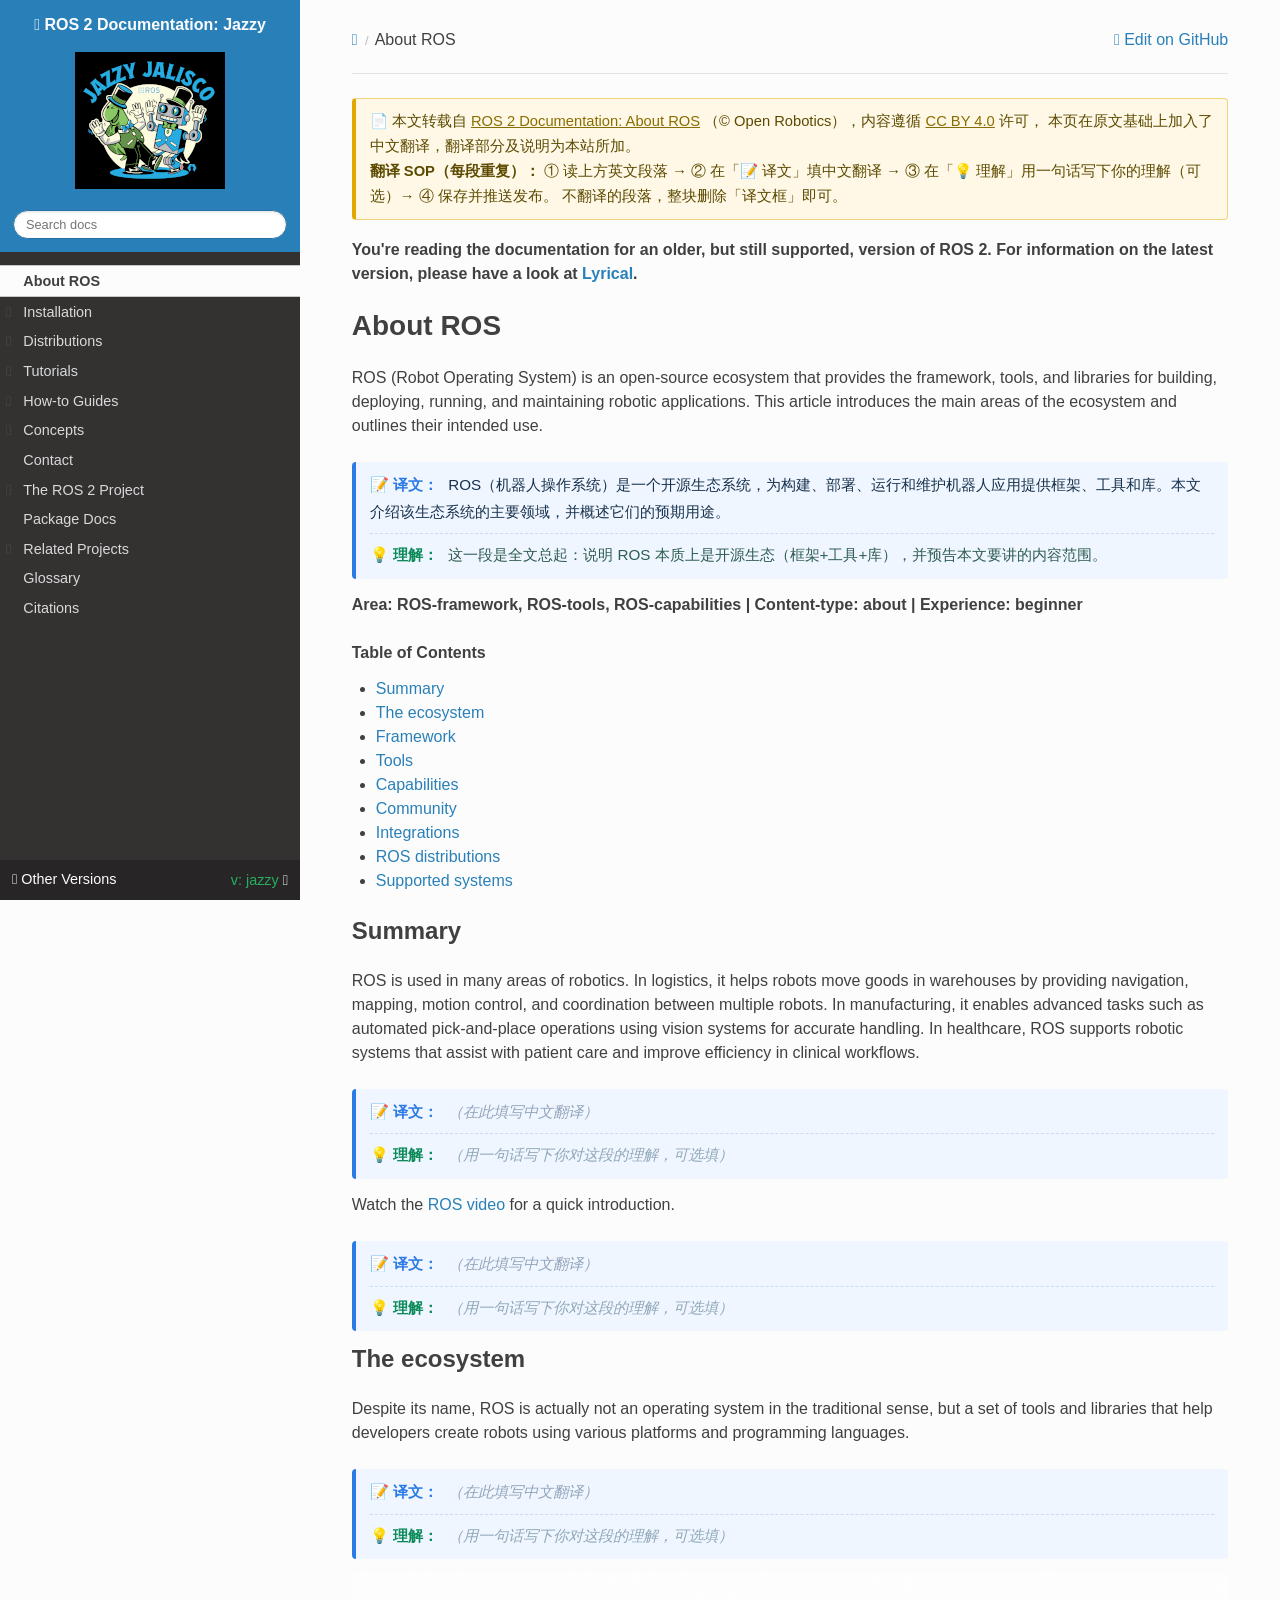
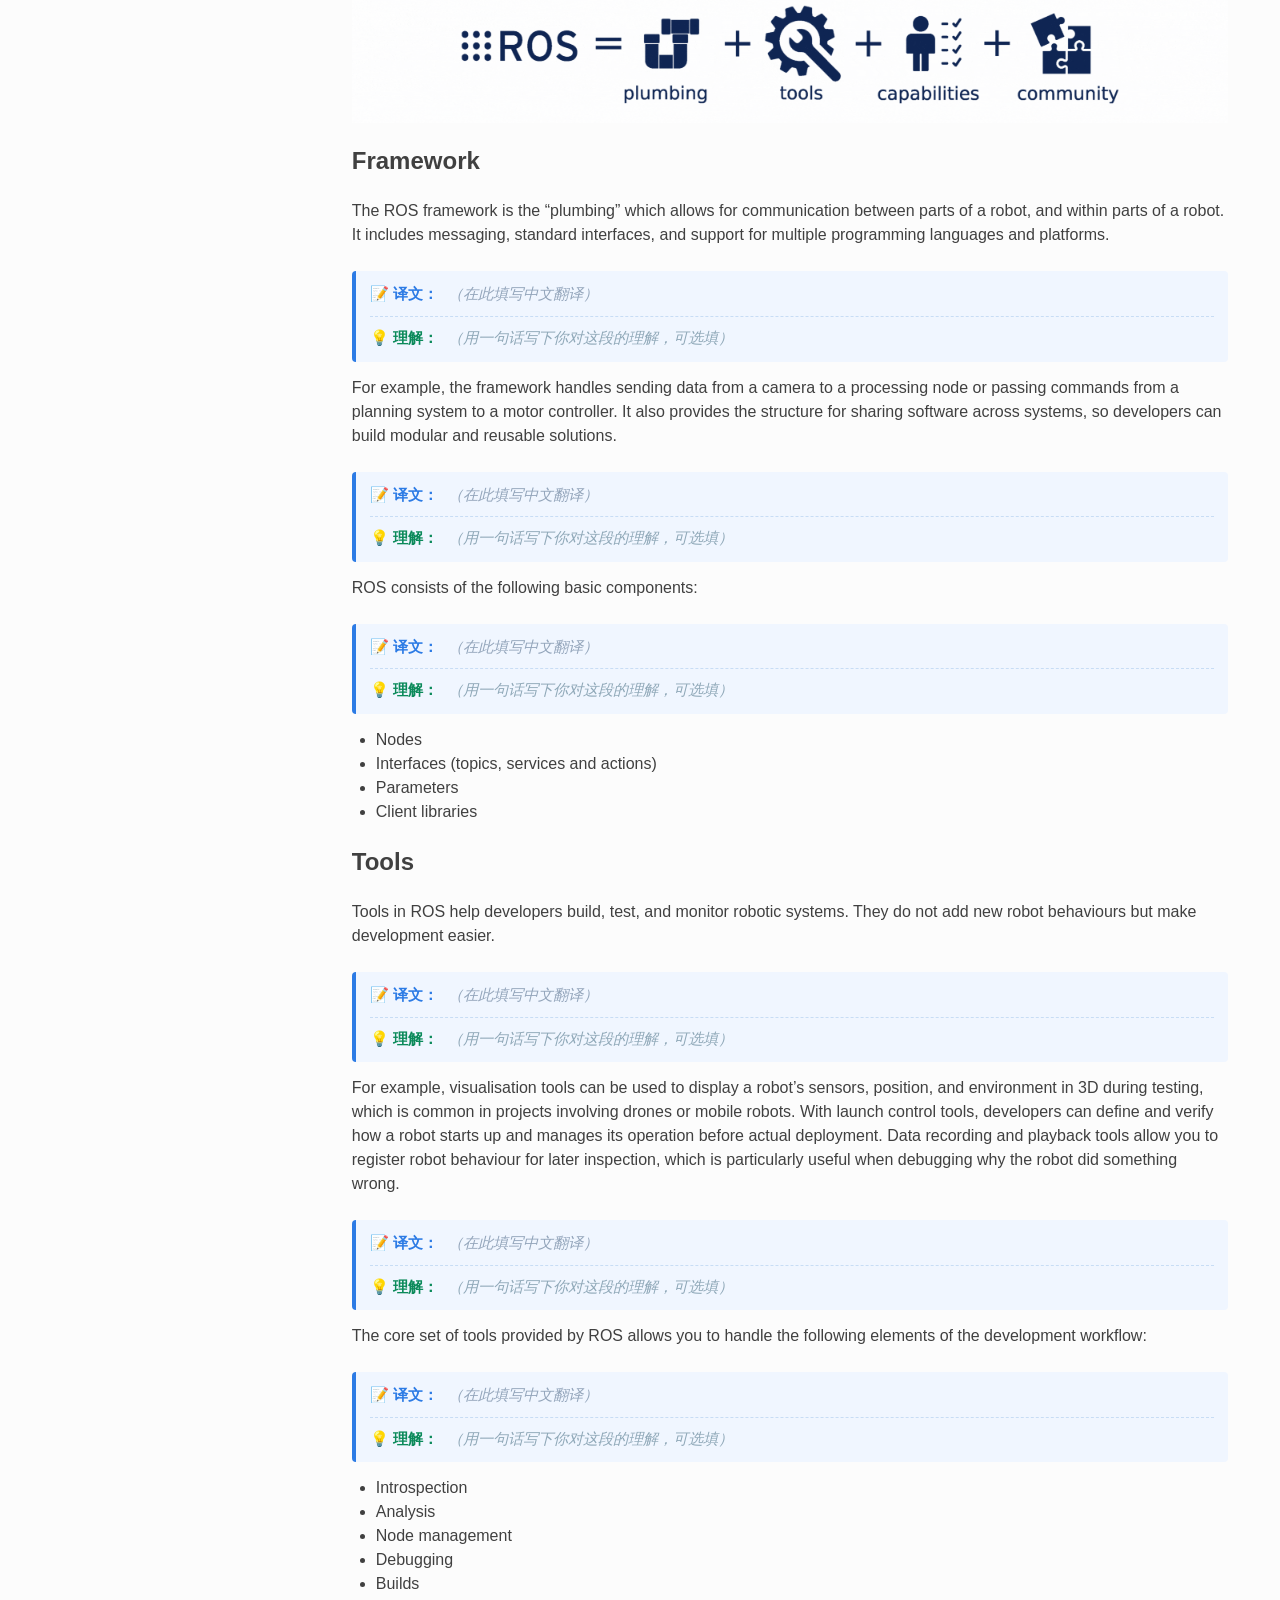
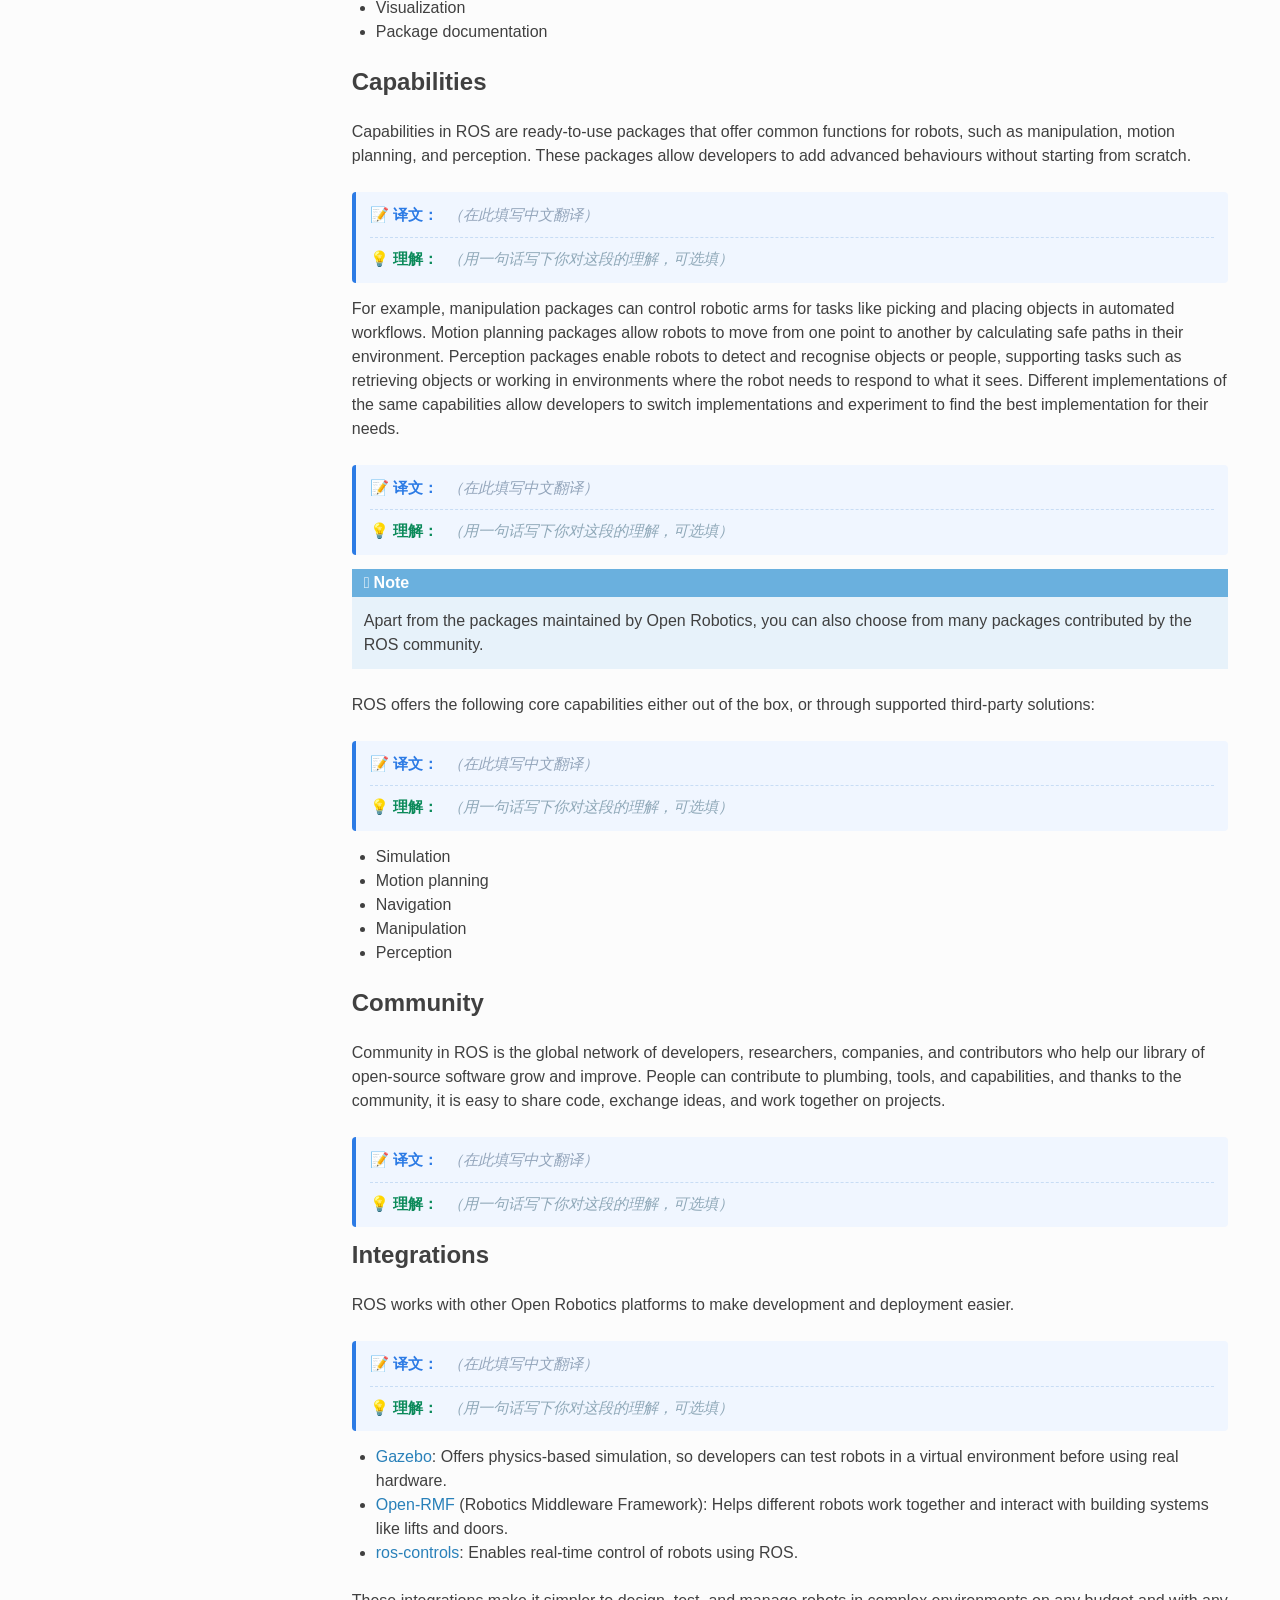
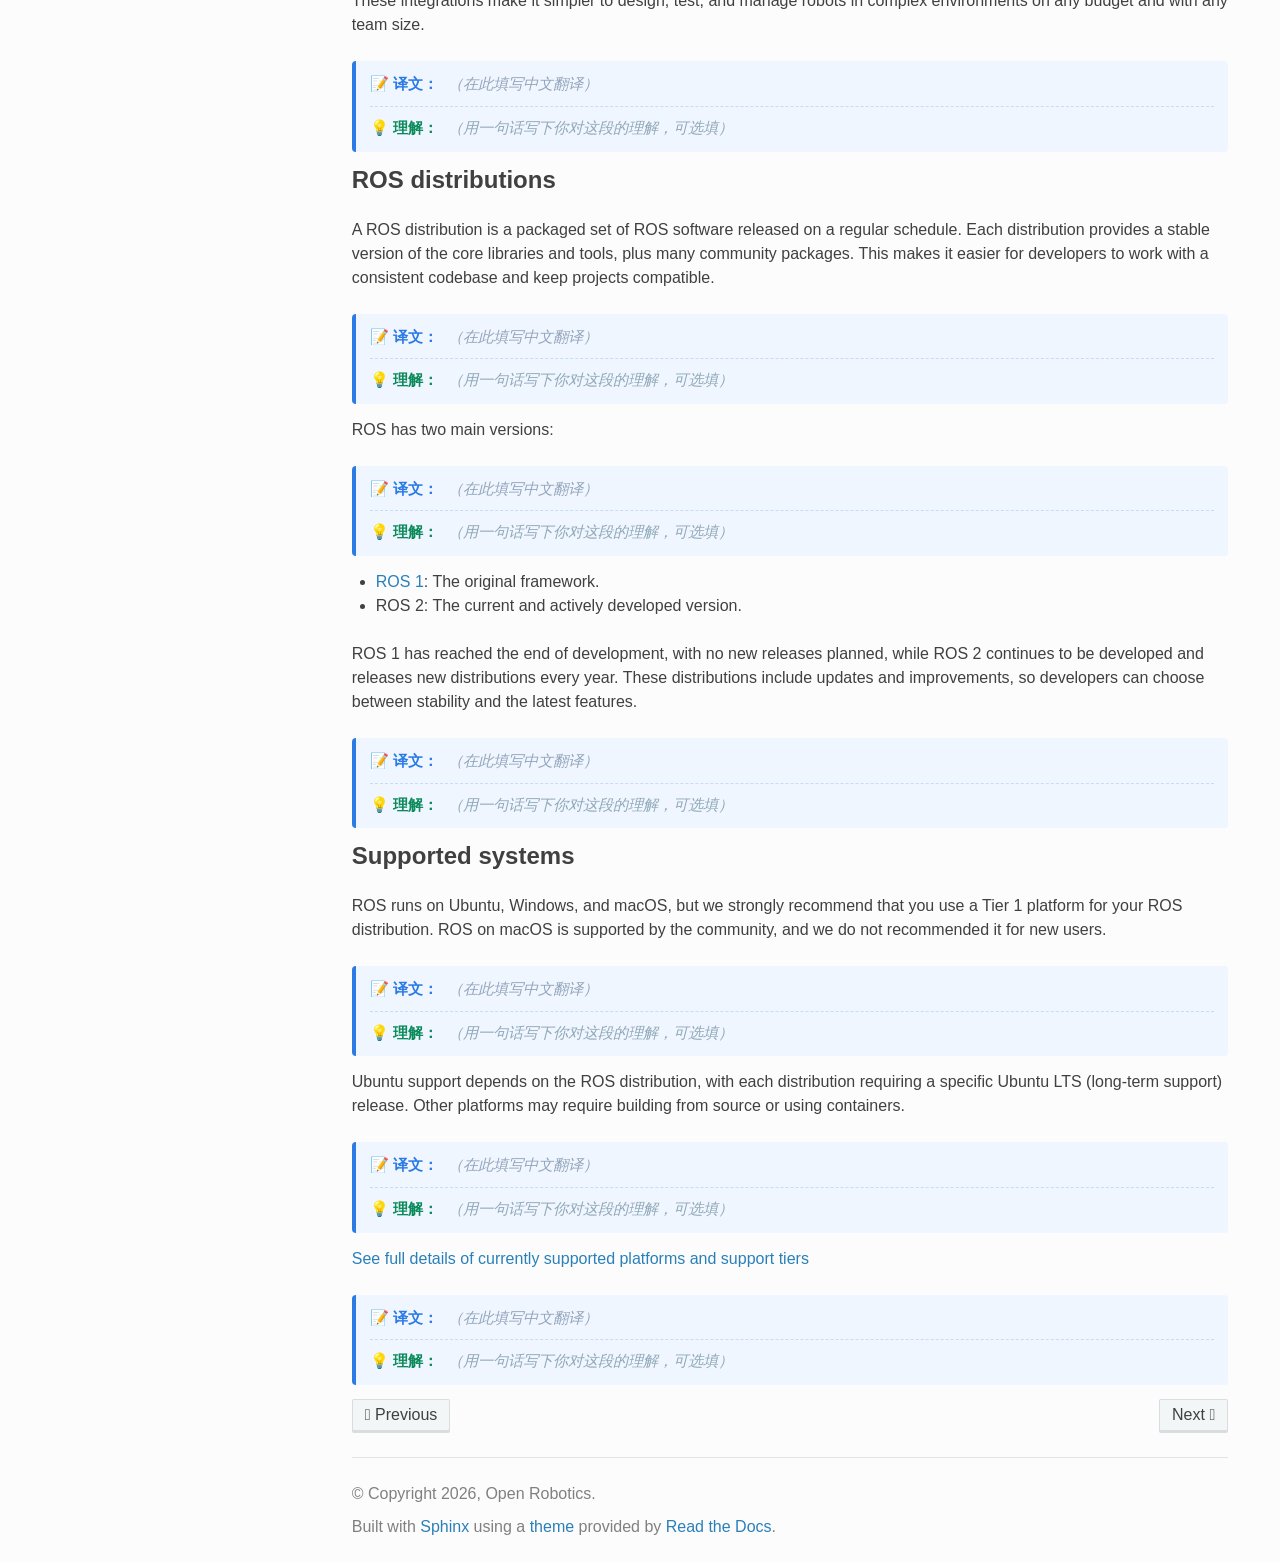
==== commit c5ef194c: "✍️ 翻译 About ROS 第1段（译文+理解）" ====
--- a/about-ros.html
+++ b/about-ros.html
@@ -519,10 +519,10 @@
 <p>ROS (Robot Operating System) is an open-source ecosystem that provides the framework, tools, and libraries for building, deploying, running, and maintaining robotic applications.
 This article introduces the main areas of the ecosystem and outlines their intended use.</p><div class="my-translation">
 <span class="my-tr-label">📝 译文：</span>
-<span class="my-tr-placeholder">（在此填写中文翻译）</span>
-<div class="my-understanding">
-<span class="my-un-label">💡 理解：</span>
-<span class="my-un-placeholder">（用一句话写下你对这段的理解，可选填）</span>
+<span class="my-tr-text">ROS（机器人操作系统）是一个开源生态系统，为构建、部署、运行和维护机器人应用提供框架、工具和库。本文介绍该生态系统的主要领域，并概述它们的预期用途。</span>
+<div class="my-understanding">
+<span class="my-un-label">💡 理解：</span>
+<span class="my-un-text">这一段是全文总起：说明 ROS 本质上是开源生态（框架+工具+库），并预告本文要讲的内容范围。</span>
 </div></div>
 <p><strong>Area: ROS-framework, ROS-tools, ROS-capabilities | Content-type: about | Experience: beginner</strong></p>
 <nav class="contents local" id="table-of-contents">
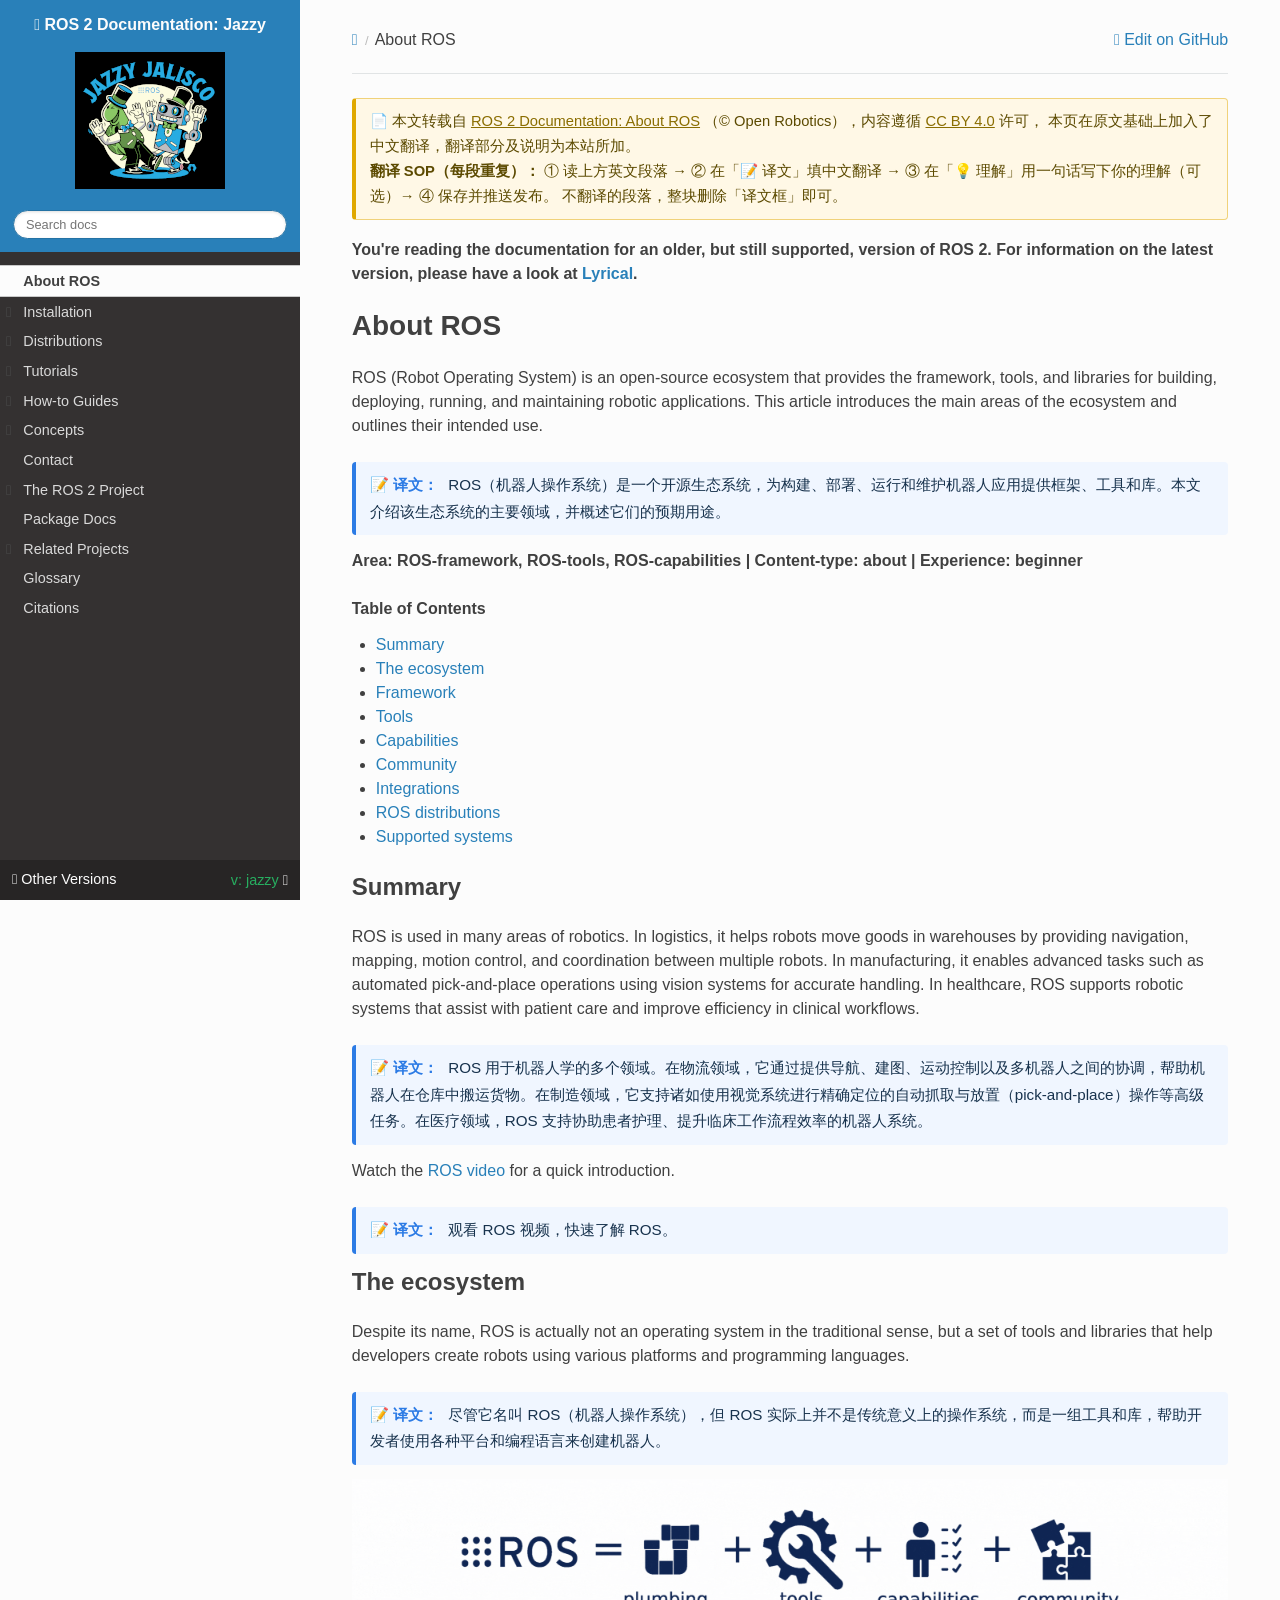
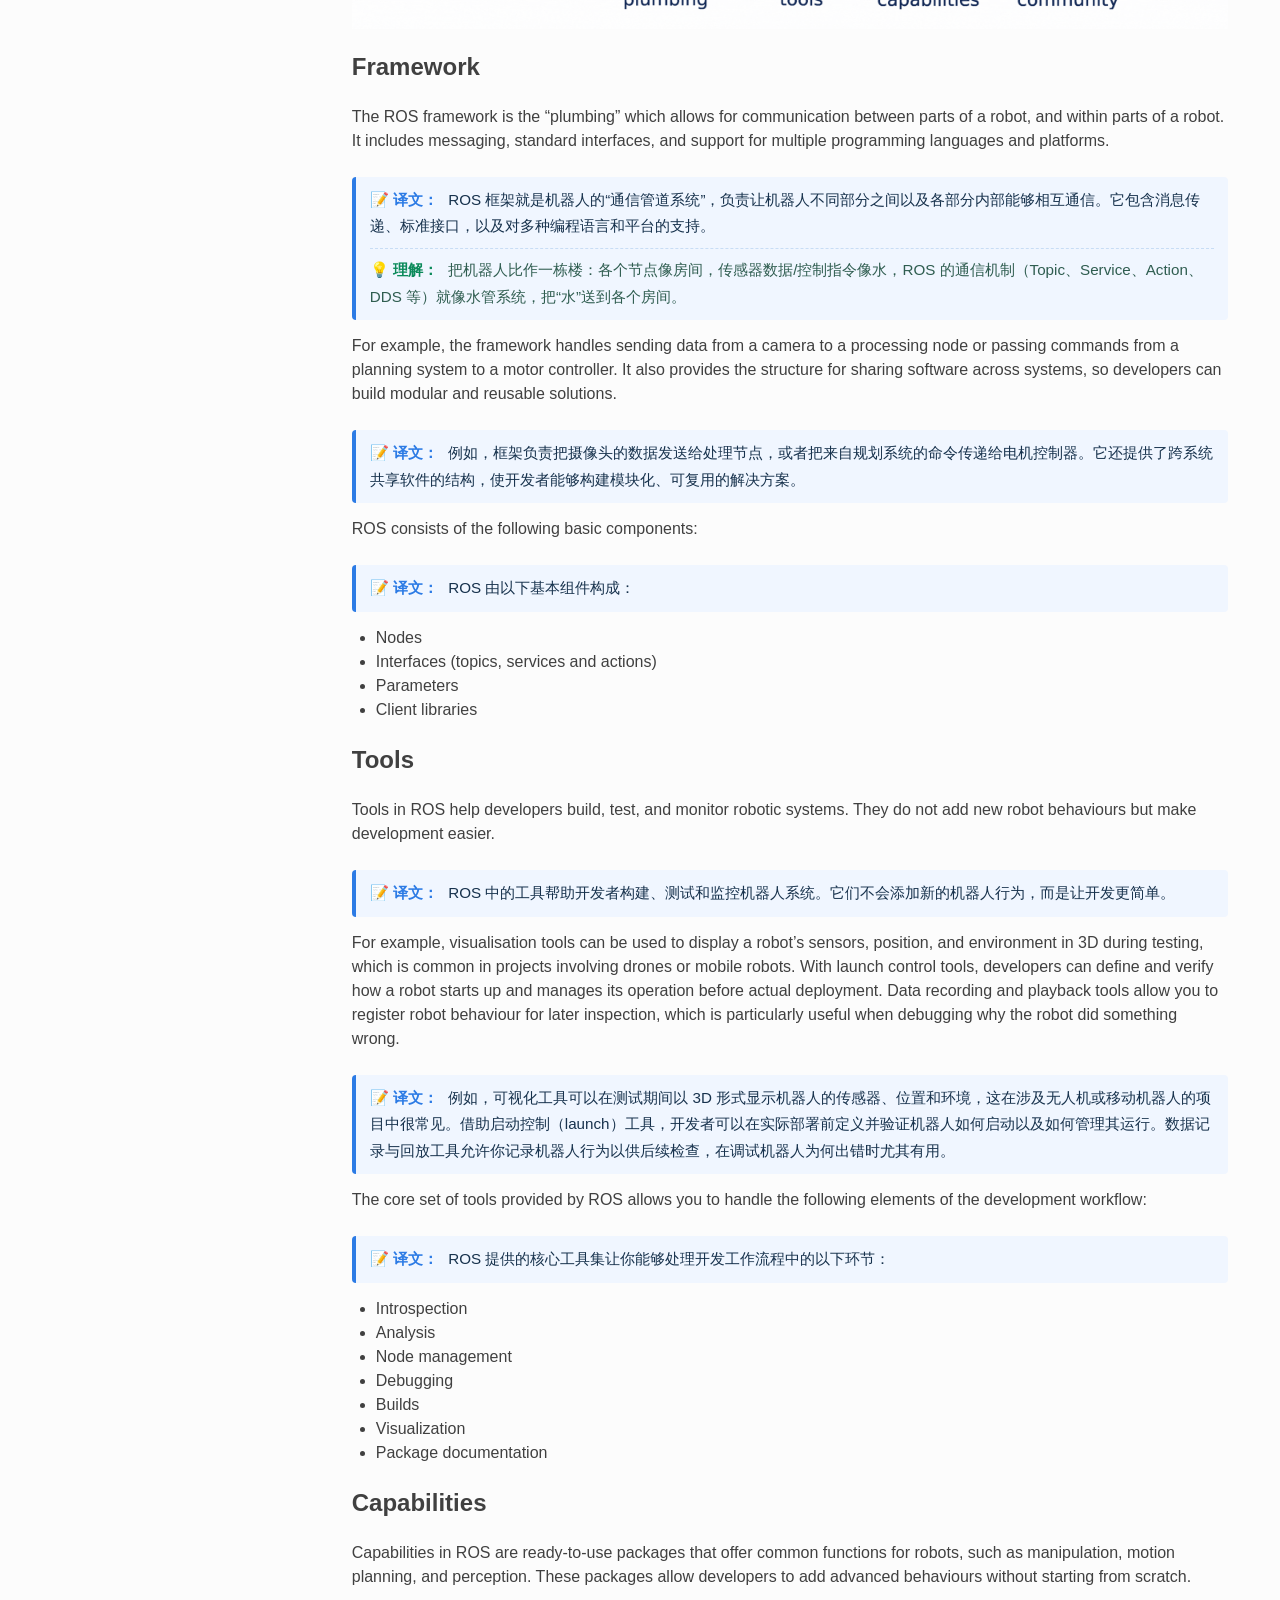
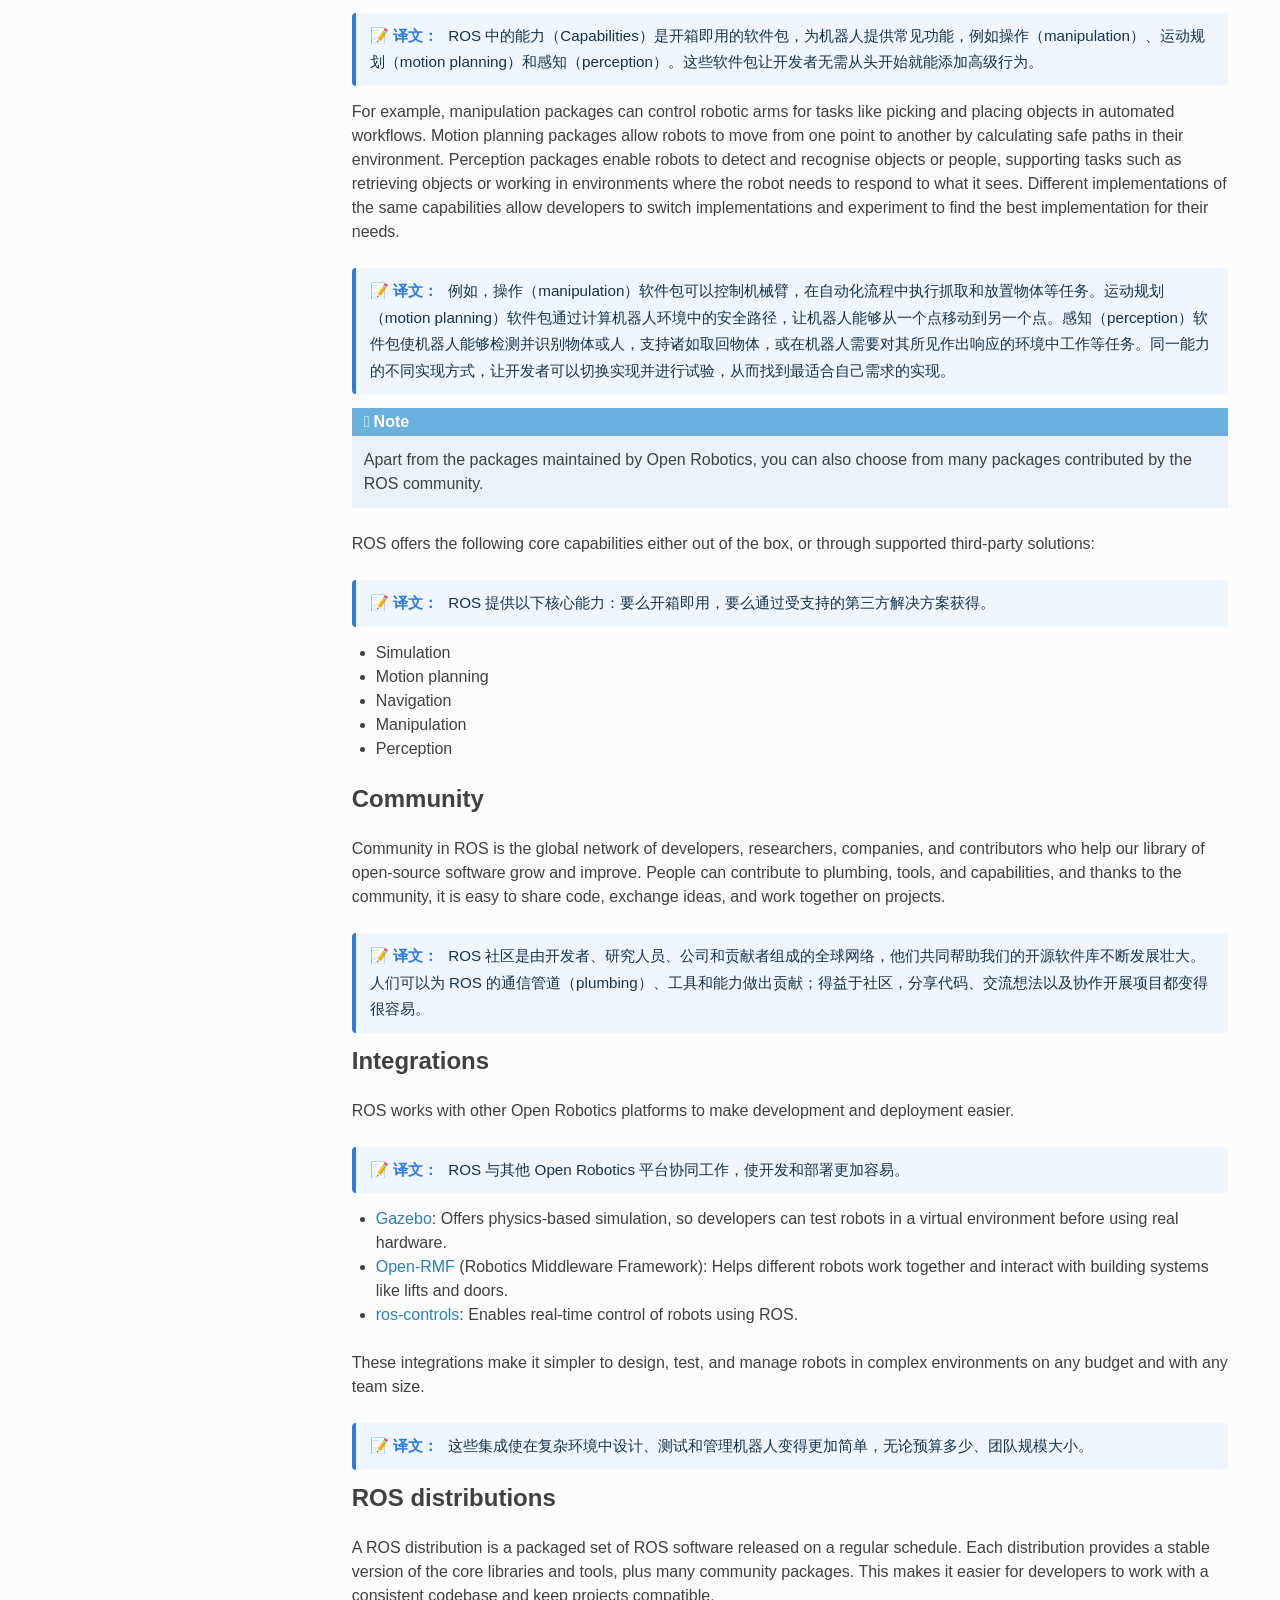
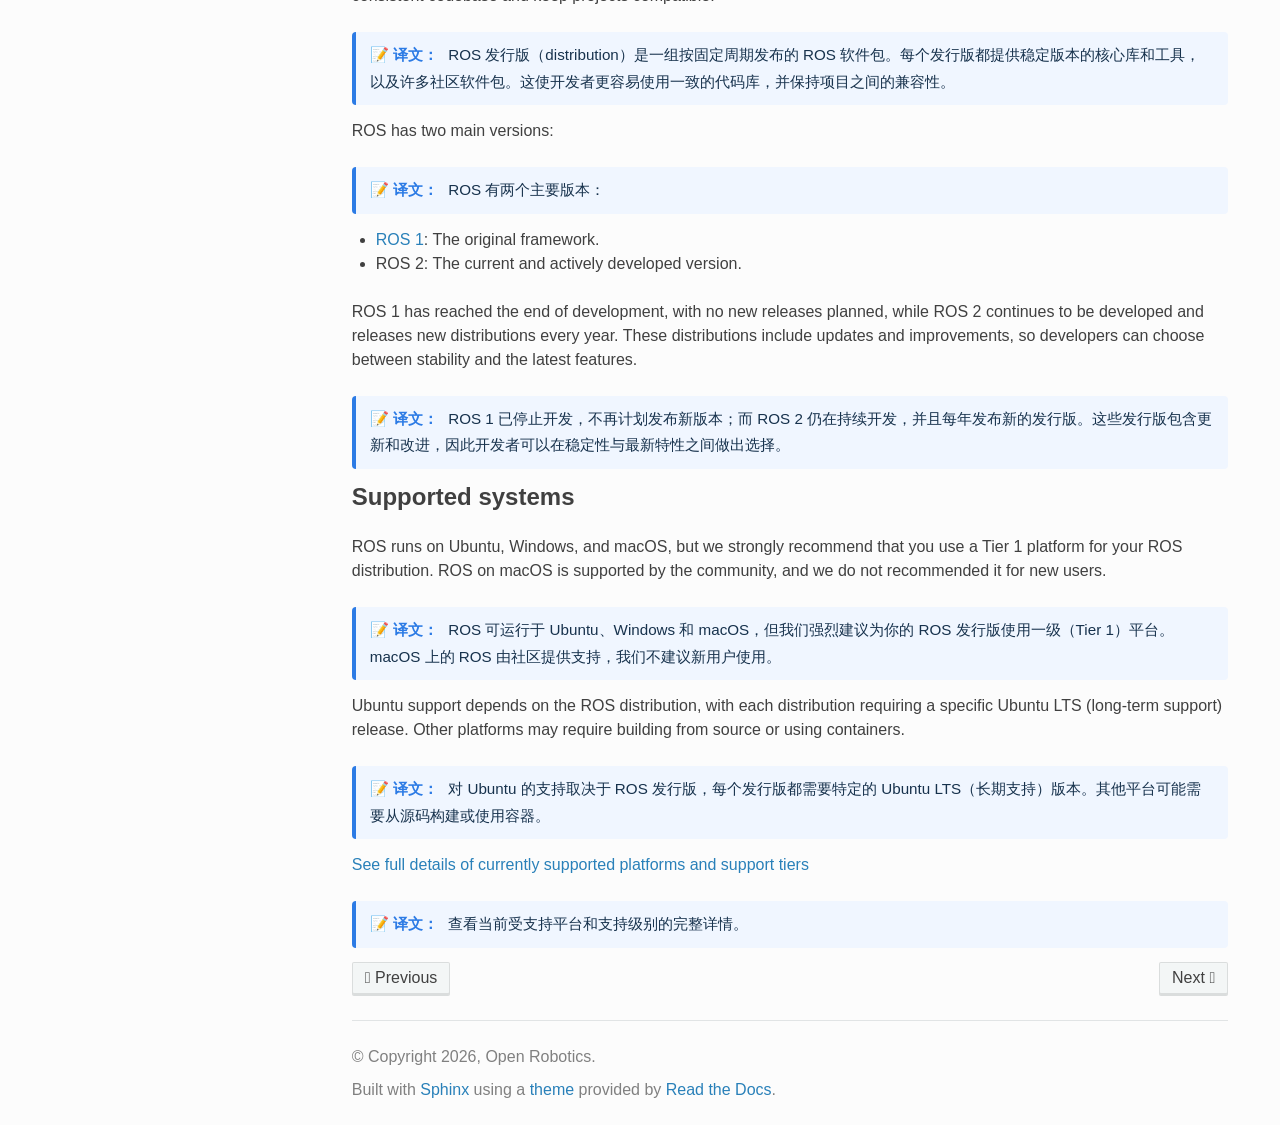
==== commit ea4cd07a: "✍️ 发布翻译：About ROS（勘误通过）" ====
--- a/about-ros.html
+++ b/about-ros.html
@@ -520,10 +520,7 @@
 This article introduces the main areas of the ecosystem and outlines their intended use.</p><div class="my-translation">
 <span class="my-tr-label">📝 译文：</span>
 <span class="my-tr-text">ROS（机器人操作系统）是一个开源生态系统，为构建、部署、运行和维护机器人应用提供框架、工具和库。本文介绍该生态系统的主要领域，并概述它们的预期用途。</span>
-<div class="my-understanding">
-<span class="my-un-label">💡 理解：</span>
-<span class="my-un-text">这一段是全文总起：说明 ROS 本质上是开源生态（框架+工具+库），并预告本文要讲的内容范围。</span>
-</div></div>
+</div>
 <p><strong>Area: ROS-framework, ROS-tools, ROS-capabilities | Content-type: about | Experience: beginner</strong></p>
 <nav class="contents local" id="table-of-contents">
 <p class="topic-title">Table of Contents</p>
@@ -546,28 +543,19 @@
 In manufacturing, it enables advanced tasks such as automated pick-and-place operations using vision systems for accurate handling.
 In healthcare, ROS supports robotic systems that assist with patient care and improve efficiency in clinical workflows.</p><div class="my-translation">
 <span class="my-tr-label">📝 译文：</span>
-<span class="my-tr-placeholder">（在此填写中文翻译）</span>
-<div class="my-understanding">
-<span class="my-un-label">💡 理解：</span>
-<span class="my-un-placeholder">（用一句话写下你对这段的理解，可选填）</span>
-</div></div>
+<span class="my-tr-text">ROS 用于机器人学的多个领域。在物流领域，它通过提供导航、建图、运动控制以及多机器人之间的协调，帮助机器人在仓库中搬运货物。在制造领域，它支持诸如使用视觉系统进行精确定位的自动抓取与放置（pick-and-place）操作等高级任务。在医疗领域，ROS 支持协助患者护理、提升临床工作流程效率的机器人系统。</span>
+</div>
 <p>Watch the <a class="reference external" href="https://vimeo.com/237016358">ROS video</a> for a quick introduction.</p><div class="my-translation">
 <span class="my-tr-label">📝 译文：</span>
-<span class="my-tr-placeholder">（在此填写中文翻译）</span>
-<div class="my-understanding">
-<span class="my-un-label">💡 理解：</span>
-<span class="my-un-placeholder">（用一句话写下你对这段的理解，可选填）</span>
-</div></div>
+<span class="my-tr-text">观看 ROS 视频，快速了解 ROS。</span>
+</div>
 </section>
 <section id="the-ecosystem">
 <h2><a class="toc-backref" href="about-ros.html#id2" role="doc-backlink">The ecosystem</a><a class="headerlink" href="about-ros.html#the-ecosystem" title="Link to this heading"></a></h2>
 <p>Despite its name, ROS is actually not an operating system in the traditional sense, but a set of tools and libraries that help developers create robots using various platforms and programming languages.</p><div class="my-translation">
 <span class="my-tr-label">📝 译文：</span>
-<span class="my-tr-placeholder">（在此填写中文翻译）</span>
-<div class="my-understanding">
-<span class="my-un-label">💡 理解：</span>
-<span class="my-un-placeholder">（用一句话写下你对这段的理解，可选填）</span>
-</div></div>
+<span class="my-tr-text">尽管它名叫 ROS（机器人操作系统），但 ROS 实际上并不是传统意义上的操作系统，而是一组工具和库，帮助开发者使用各种平台和编程语言来创建机器人。</span>
+</div>
 <img alt="Animated high level diagram of the ROS ecosystem" src="_images/ROS-ecosystem.gif"/>
 </section>
 <section id="framework">
@@ -575,26 +563,20 @@
 <p>The ROS framework is the “plumbing” which allows for communication between parts of a robot, and within parts of a robot.
 It includes messaging, standard interfaces, and support for multiple programming languages and platforms.</p><div class="my-translation">
 <span class="my-tr-label">📝 译文：</span>
-<span class="my-tr-placeholder">（在此填写中文翻译）</span>
+<span class="my-tr-text">ROS 框架就是机器人的“通信管道系统”，负责让机器人不同部分之间以及各部分内部能够相互通信。它包含消息传递、标准接口，以及对多种编程语言和平台的支持。</span>
 <div class="my-understanding">
 <span class="my-un-label">💡 理解：</span>
-<span class="my-un-placeholder">（用一句话写下你对这段的理解，可选填）</span>
+<span class="my-un-text">把机器人比作一栋楼：各个节点像房间，传感器数据/控制指令像水，ROS 的通信机制（Topic、Service、Action、DDS 等）就像水管系统，把“水”送到各个房间。</span>
 </div></div>
 <p>For example, the framework handles sending data from a camera to a processing node or passing commands from a planning system to a motor controller.
 It also provides the structure for sharing software across systems, so developers can build modular and reusable solutions.</p><div class="my-translation">
 <span class="my-tr-label">📝 译文：</span>
-<span class="my-tr-placeholder">（在此填写中文翻译）</span>
-<div class="my-understanding">
-<span class="my-un-label">💡 理解：</span>
-<span class="my-un-placeholder">（用一句话写下你对这段的理解，可选填）</span>
-</div></div>
+<span class="my-tr-text">例如，框架负责把摄像头的数据发送给处理节点，或者把来自规划系统的命令传递给电机控制器。它还提供了跨系统共享软件的结构，使开发者能够构建模块化、可复用的解决方案。</span>
+</div>
 <p>ROS consists of the following basic components:</p><div class="my-translation">
 <span class="my-tr-label">📝 译文：</span>
-<span class="my-tr-placeholder">（在此填写中文翻译）</span>
-<div class="my-understanding">
-<span class="my-un-label">💡 理解：</span>
-<span class="my-un-placeholder">（用一句话写下你对这段的理解，可选填）</span>
-</div></div>
+<span class="my-tr-text">ROS 由以下基本组件构成：</span>
+</div>
 <ul class="simple">
 <li><p>Nodes</p></li>
 <li><p>Interfaces (topics, services and actions)</p></li>
@@ -607,27 +589,18 @@
 <p>Tools in ROS help developers build, test, and monitor robotic systems.
 They do not add new robot behaviours but make development easier.</p><div class="my-translation">
 <span class="my-tr-label">📝 译文：</span>
-<span class="my-tr-placeholder">（在此填写中文翻译）</span>
-<div class="my-understanding">
-<span class="my-un-label">💡 理解：</span>
-<span class="my-un-placeholder">（用一句话写下你对这段的理解，可选填）</span>
-</div></div>
+<span class="my-tr-text">ROS 中的工具帮助开发者构建、测试和监控机器人系统。它们不会添加新的机器人行为，而是让开发更简单。</span>
+</div>
 <p>For example, visualisation tools can be used to display a robot’s sensors, position, and environment in 3D during testing, which is common in projects involving drones or mobile robots.
 With launch control tools, developers can define and verify how a robot starts up and manages its operation before actual deployment.
 Data recording and playback tools allow you to register robot behaviour for later inspection, which is particularly useful when debugging why the robot did something wrong.</p><div class="my-translation">
 <span class="my-tr-label">📝 译文：</span>
-<span class="my-tr-placeholder">（在此填写中文翻译）</span>
-<div class="my-understanding">
-<span class="my-un-label">💡 理解：</span>
-<span class="my-un-placeholder">（用一句话写下你对这段的理解，可选填）</span>
-</div></div>
+<span class="my-tr-text">例如，可视化工具可以在测试期间以 3D 形式显示机器人的传感器、位置和环境，这在涉及无人机或移动机器人的项目中很常见。借助启动控制（launch）工具，开发者可以在实际部署前定义并验证机器人如何启动以及如何管理其运行。数据记录与回放工具允许你记录机器人行为以供后续检查，在调试机器人为何出错时尤其有用。</span>
+</div>
 <p>The core set of tools provided by ROS allows you to handle the following elements of the development workflow:</p><div class="my-translation">
 <span class="my-tr-label">📝 译文：</span>
-<span class="my-tr-placeholder">（在此填写中文翻译）</span>
-<div class="my-understanding">
-<span class="my-un-label">💡 理解：</span>
-<span class="my-un-placeholder">（用一句话写下你对这段的理解，可选填）</span>
-</div></div>
+<span class="my-tr-text">ROS 提供的核心工具集让你能够处理开发工作流程中的以下环节：</span>
+</div>
 <ul class="simple">
 <li><p>Introspection</p></li>
 <li><p>Analysis</p></li>
@@ -643,32 +616,23 @@
 <p>Capabilities in ROS are ready-to-use packages that offer common functions for robots, such as manipulation, motion planning, and perception.
 These packages allow developers to add advanced behaviours without starting from scratch.</p><div class="my-translation">
 <span class="my-tr-label">📝 译文：</span>
-<span class="my-tr-placeholder">（在此填写中文翻译）</span>
-<div class="my-understanding">
-<span class="my-un-label">💡 理解：</span>
-<span class="my-un-placeholder">（用一句话写下你对这段的理解，可选填）</span>
-</div></div>
+<span class="my-tr-text">ROS 中的能力（Capabilities）是开箱即用的软件包，为机器人提供常见功能，例如操作（manipulation）、运动规划（motion planning）和感知（perception）。这些软件包让开发者无需从头开始就能添加高级行为。</span>
+</div>
 <p>For example, manipulation packages can control robotic arms for tasks like picking and placing objects in automated workflows.
 Motion planning packages allow robots to move from one point to another by calculating safe paths in their environment.
 Perception packages enable robots to detect and recognise objects or people, supporting tasks such as retrieving objects or working in environments where the robot needs to respond to what it sees.
 Different implementations of the same capabilities allow developers to switch implementations and experiment to find the best implementation for their needs.</p><div class="my-translation">
 <span class="my-tr-label">📝 译文：</span>
-<span class="my-tr-placeholder">（在此填写中文翻译）</span>
-<div class="my-understanding">
-<span class="my-un-label">💡 理解：</span>
-<span class="my-un-placeholder">（用一句话写下你对这段的理解，可选填）</span>
-</div></div>
+<span class="my-tr-text">例如，操作（manipulation）软件包可以控制机械臂，在自动化流程中执行抓取和放置物体等任务。运动规划（motion planning）软件包通过计算机器人环境中的安全路径，让机器人能够从一个点移动到另一个点。感知（perception）软件包使机器人能够检测并识别物体或人，支持诸如取回物体，或在机器人需要对其所见作出响应的环境中工作等任务。同一能力的不同实现方式，让开发者可以切换实现并进行试验，从而找到最适合自己需求的实现。</span>
+</div>
 <div class="admonition note">
 <p class="admonition-title">Note</p>
 <p>Apart from the packages maintained by Open Robotics, you can also choose from many packages contributed by the ROS community.</p>
 </div>
 <p>ROS offers the following core capabilities either out of the box, or through supported third-party solutions:</p><div class="my-translation">
 <span class="my-tr-label">📝 译文：</span>
-<span class="my-tr-placeholder">（在此填写中文翻译）</span>
-<div class="my-understanding">
-<span class="my-un-label">💡 理解：</span>
-<span class="my-un-placeholder">（用一句话写下你对这段的理解，可选填）</span>
-</div></div>
+<span class="my-tr-text">ROS 提供以下核心能力：要么开箱即用，要么通过受支持的第三方解决方案获得。</span>
+</div>
 <ul class="simple">
 <li><p>Simulation</p></li>
 <li><p>Motion planning</p></li>
@@ -682,21 +646,15 @@
 <p>Community in ROS is the global network of developers, researchers, companies, and contributors who help our library of open-source software grow and improve.
 People can contribute to plumbing, tools, and capabilities, and thanks to the community, it is easy to share code, exchange ideas, and work together on projects.</p><div class="my-translation">
 <span class="my-tr-label">📝 译文：</span>
-<span class="my-tr-placeholder">（在此填写中文翻译）</span>
-<div class="my-understanding">
-<span class="my-un-label">💡 理解：</span>
-<span class="my-un-placeholder">（用一句话写下你对这段的理解，可选填）</span>
-</div></div>
+<span class="my-tr-text">ROS 社区是由开发者、研究人员、公司和贡献者组成的全球网络，他们共同帮助我们的开源软件库不断发展壮大。人们可以为 ROS 的通信管道（plumbing）、工具和能力做出贡献；得益于社区，分享代码、交流想法以及协作开展项目都变得很容易。</span>
+</div>
 </section>
 <section id="integrations">
 <h2><a class="toc-backref" href="about-ros.html#id7" role="doc-backlink">Integrations</a><a class="headerlink" href="about-ros.html#integrations" title="Link to this heading"></a></h2>
 <p>ROS works with other Open Robotics platforms to make development and deployment easier.</p><div class="my-translation">
 <span class="my-tr-label">📝 译文：</span>
-<span class="my-tr-placeholder">（在此填写中文翻译）</span>
-<div class="my-understanding">
-<span class="my-un-label">💡 理解：</span>
-<span class="my-un-placeholder">（用一句话写下你对这段的理解，可选填）</span>
-</div></div>
+<span class="my-tr-text">ROS 与其他 Open Robotics 平台协同工作，使开发和部署更加容易。</span>
+</div>
 <ul class="simple">
 <li><p><a class="reference external" href="https://gazebosim.org/home">Gazebo</a>: Offers physics-based simulation, so developers can test robots in a virtual environment before using real hardware.</p></li>
 <li><p><a class="reference external" href="https://www.open-rmf.org/">Open-RMF</a> (Robotics Middleware Framework): Helps different robots work together and interact with building systems like lifts and doors.</p></li>
@@ -704,11 +662,8 @@
 </ul>
 <p>These integrations make it simpler to design, test, and manage robots in complex environments on any budget and with any team size.</p><div class="my-translation">
 <span class="my-tr-label">📝 译文：</span>
-<span class="my-tr-placeholder">（在此填写中文翻译）</span>
-<div class="my-understanding">
-<span class="my-un-label">💡 理解：</span>
-<span class="my-un-placeholder">（用一句话写下你对这段的理解，可选填）</span>
-</div></div>
+<span class="my-tr-text">这些集成使在复杂环境中设计、测试和管理机器人变得更加简单，无论预算多少、团队规模大小。</span>
+</div>
 </section>
 <section id="ros-distributions">
 <h2><a class="toc-backref" href="about-ros.html#id8" role="doc-backlink">ROS distributions</a><a class="headerlink" href="about-ros.html#ros-distributions" title="Link to this heading"></a></h2>
@@ -716,18 +671,12 @@
 Each distribution provides a stable version of the core libraries and tools, plus many community packages.
 This makes it easier for developers to work with a consistent codebase and keep projects compatible.</p><div class="my-translation">
 <span class="my-tr-label">📝 译文：</span>
-<span class="my-tr-placeholder">（在此填写中文翻译）</span>
-<div class="my-understanding">
-<span class="my-un-label">💡 理解：</span>
-<span class="my-un-placeholder">（用一句话写下你对这段的理解，可选填）</span>
-</div></div>
+<span class="my-tr-text">ROS 发行版（distribution）是一组按固定周期发布的 ROS 软件包。每个发行版都提供稳定版本的核心库和工具，以及许多社区软件包。这使开发者更容易使用一致的代码库，并保持项目之间的兼容性。</span>
+</div>
 <p>ROS has two main versions:</p><div class="my-translation">
 <span class="my-tr-label">📝 译文：</span>
-<span class="my-tr-placeholder">（在此填写中文翻译）</span>
-<div class="my-understanding">
-<span class="my-un-label">💡 理解：</span>
-<span class="my-un-placeholder">（用一句话写下你对这段的理解，可选填）</span>
-</div></div>
+<span class="my-tr-text">ROS 有两个主要版本：</span>
+</div>
 <ul class="simple">
 <li><p><a class="reference external" href="https://index.ros.org/">ROS 1</a>: The original framework.</p></li>
 <li><p>ROS 2: The current and actively developed version.</p></li>
@@ -735,37 +684,25 @@
 <p>ROS 1 has reached the end of development, with no new releases planned, while ROS 2 continues to be developed and releases new distributions every year.
 These distributions include updates and improvements, so developers can choose between stability and the latest features.</p><div class="my-translation">
 <span class="my-tr-label">📝 译文：</span>
-<span class="my-tr-placeholder">（在此填写中文翻译）</span>
-<div class="my-understanding">
-<span class="my-un-label">💡 理解：</span>
-<span class="my-un-placeholder">（用一句话写下你对这段的理解，可选填）</span>
-</div></div>
+<span class="my-tr-text">ROS 1 已停止开发，不再计划发布新版本；而 ROS 2 仍在持续开发，并且每年发布新的发行版。这些发行版包含更新和改进，因此开发者可以在稳定性与最新特性之间做出选择。</span>
+</div>
 </section>
 <section id="supported-systems">
 <h2><a class="toc-backref" href="about-ros.html#id9" role="doc-backlink">Supported systems</a><a class="headerlink" href="about-ros.html#supported-systems" title="Link to this heading"></a></h2>
 <p>ROS runs on Ubuntu, Windows, and macOS, but we strongly recommend that you use a Tier 1 platform for your ROS distribution.
 ROS on macOS is supported by the community, and we do not recommended it for new users.</p><div class="my-translation">
 <span class="my-tr-label">📝 译文：</span>
-<span class="my-tr-placeholder">（在此填写中文翻译）</span>
-<div class="my-understanding">
-<span class="my-un-label">💡 理解：</span>
-<span class="my-un-placeholder">（用一句话写下你对这段的理解，可选填）</span>
-</div></div>
+<span class="my-tr-text">ROS 可运行于 Ubuntu、Windows 和 macOS，但我们强烈建议为你的 ROS 发行版使用一级（Tier 1）平台。macOS 上的 ROS 由社区提供支持，我们不建议新用户使用。</span>
+</div>
 <p>Ubuntu support depends on the ROS distribution, with each distribution requiring a specific Ubuntu LTS (long-term support) release.
 Other platforms may require building from source or using containers.</p><div class="my-translation">
 <span class="my-tr-label">📝 译文：</span>
-<span class="my-tr-placeholder">（在此填写中文翻译）</span>
-<div class="my-understanding">
-<span class="my-un-label">💡 理解：</span>
-<span class="my-un-placeholder">（用一句话写下你对这段的理解，可选填）</span>
-</div></div>
+<span class="my-tr-text">对 Ubuntu 的支持取决于 ROS 发行版，每个发行版都需要特定的 Ubuntu LTS（长期支持）版本。其他平台可能需要从源码构建或使用容器。</span>
+</div>
 <p><a class="reference internal" href="https://docs.ros.org/en/jazzy/Releases/Release-Rolling-Ridley.html"><span class="doc">See full details of currently supported platforms and support tiers</span></a></p><div class="my-translation">
 <span class="my-tr-label">📝 译文：</span>
-<span class="my-tr-placeholder">（在此填写中文翻译）</span>
-<div class="my-understanding">
-<span class="my-un-label">💡 理解：</span>
-<span class="my-un-placeholder">（用一句话写下你对这段的理解，可选填）</span>
-</div></div>
+<span class="my-tr-text">查看当前受支持平台和支持级别的完整详情。</span>
+</div>
 </section>
 </section>
 </div>
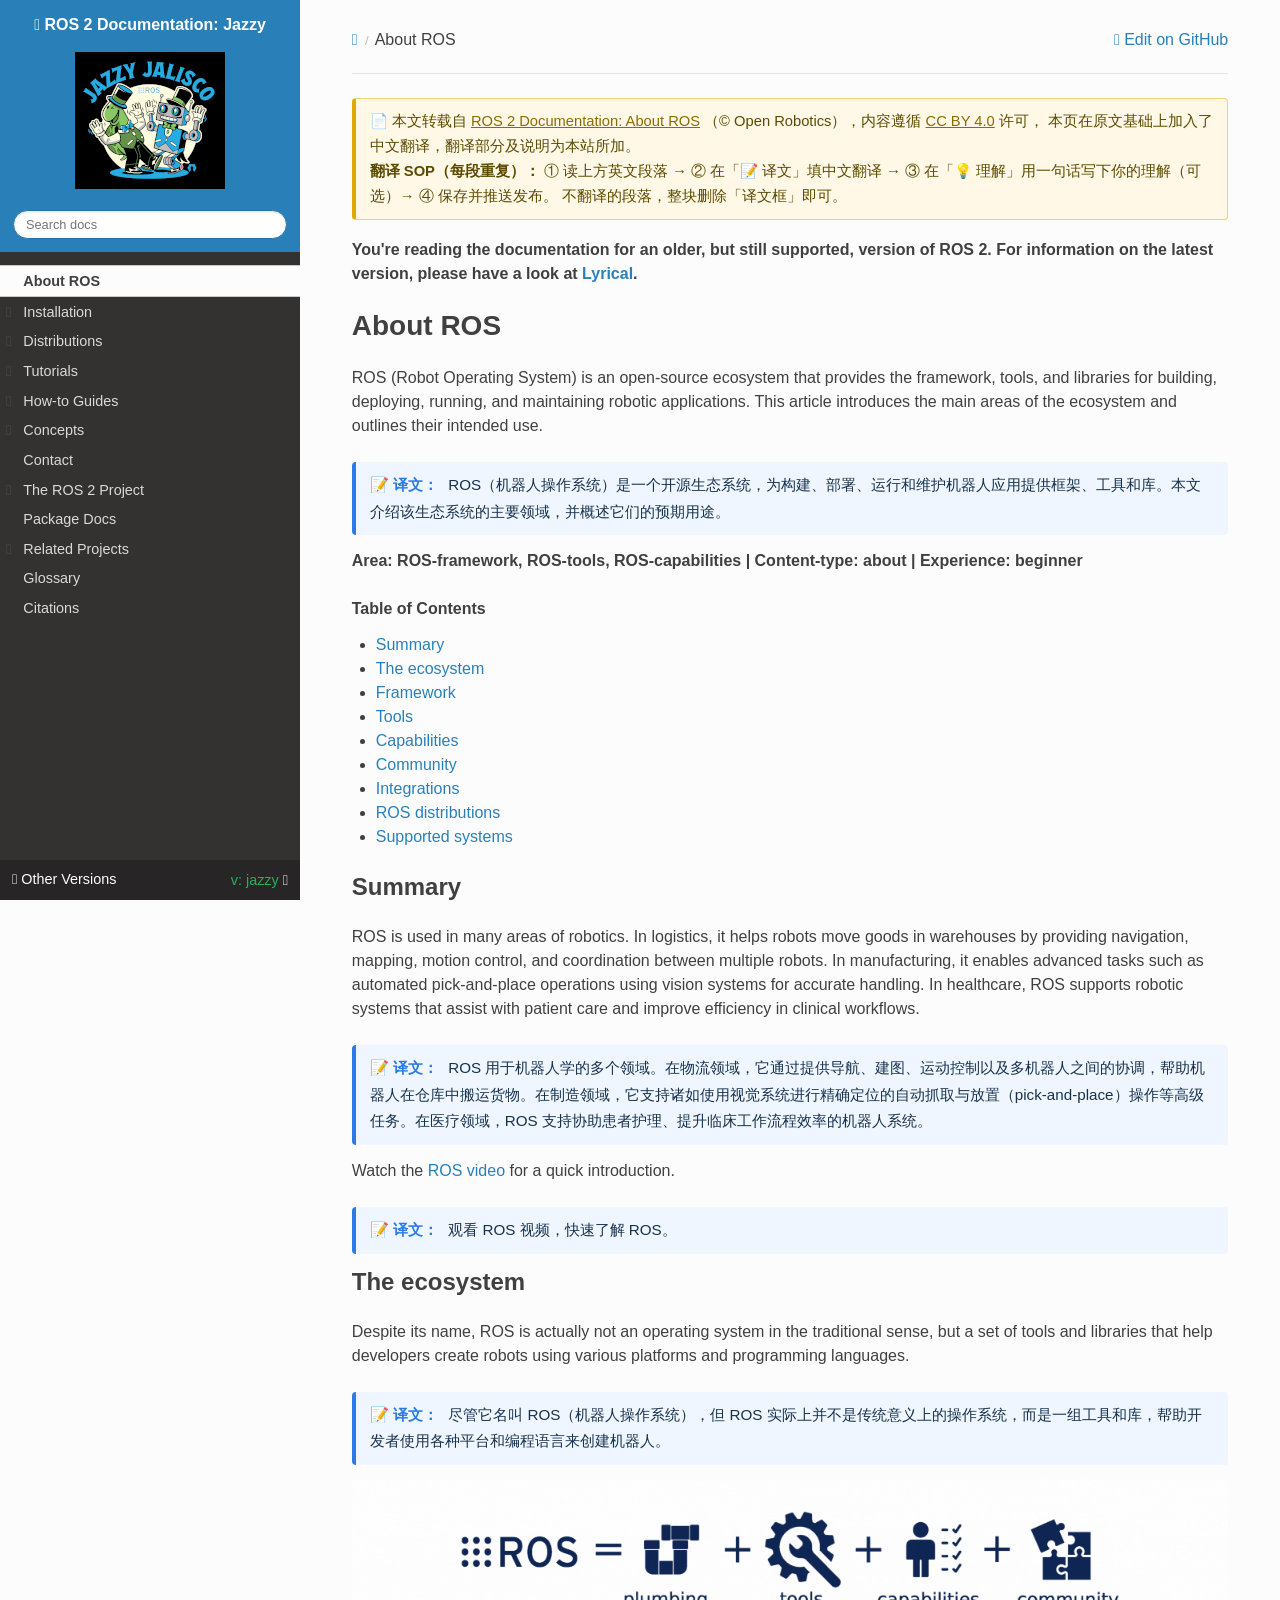
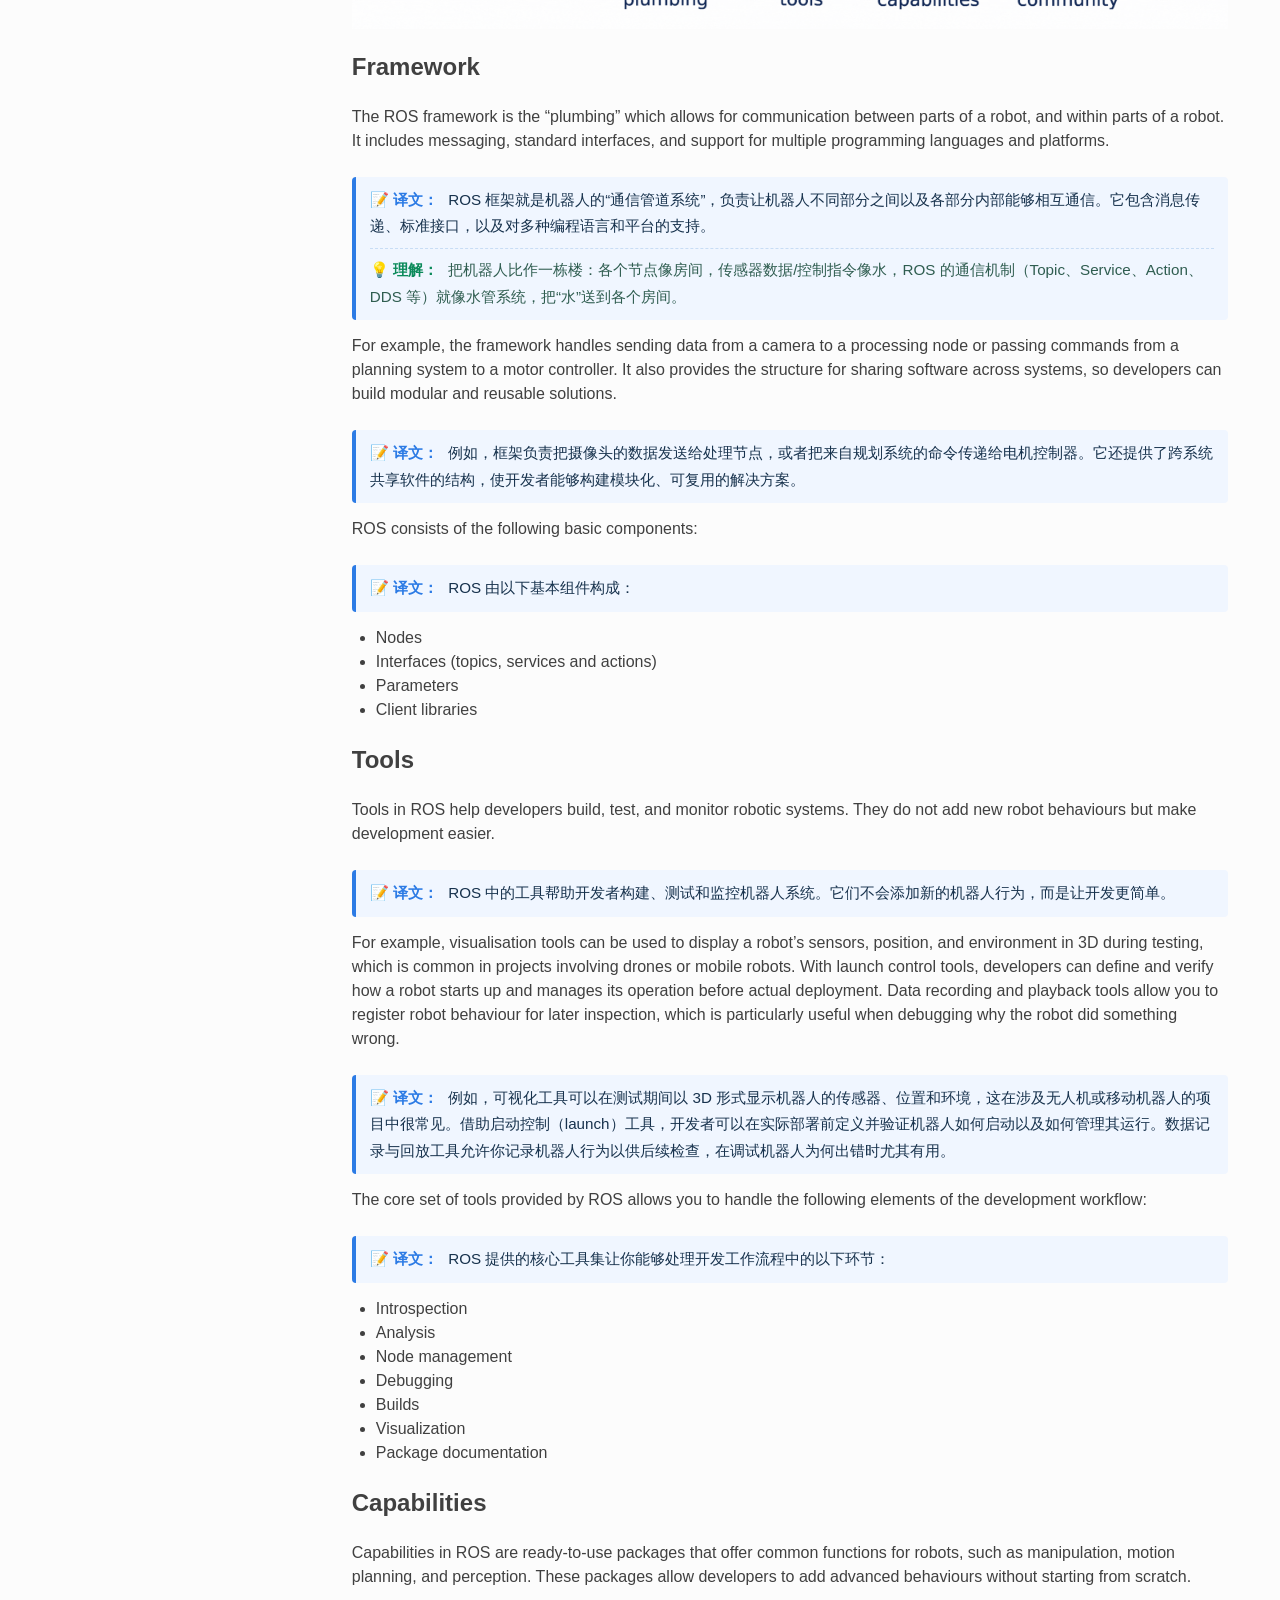
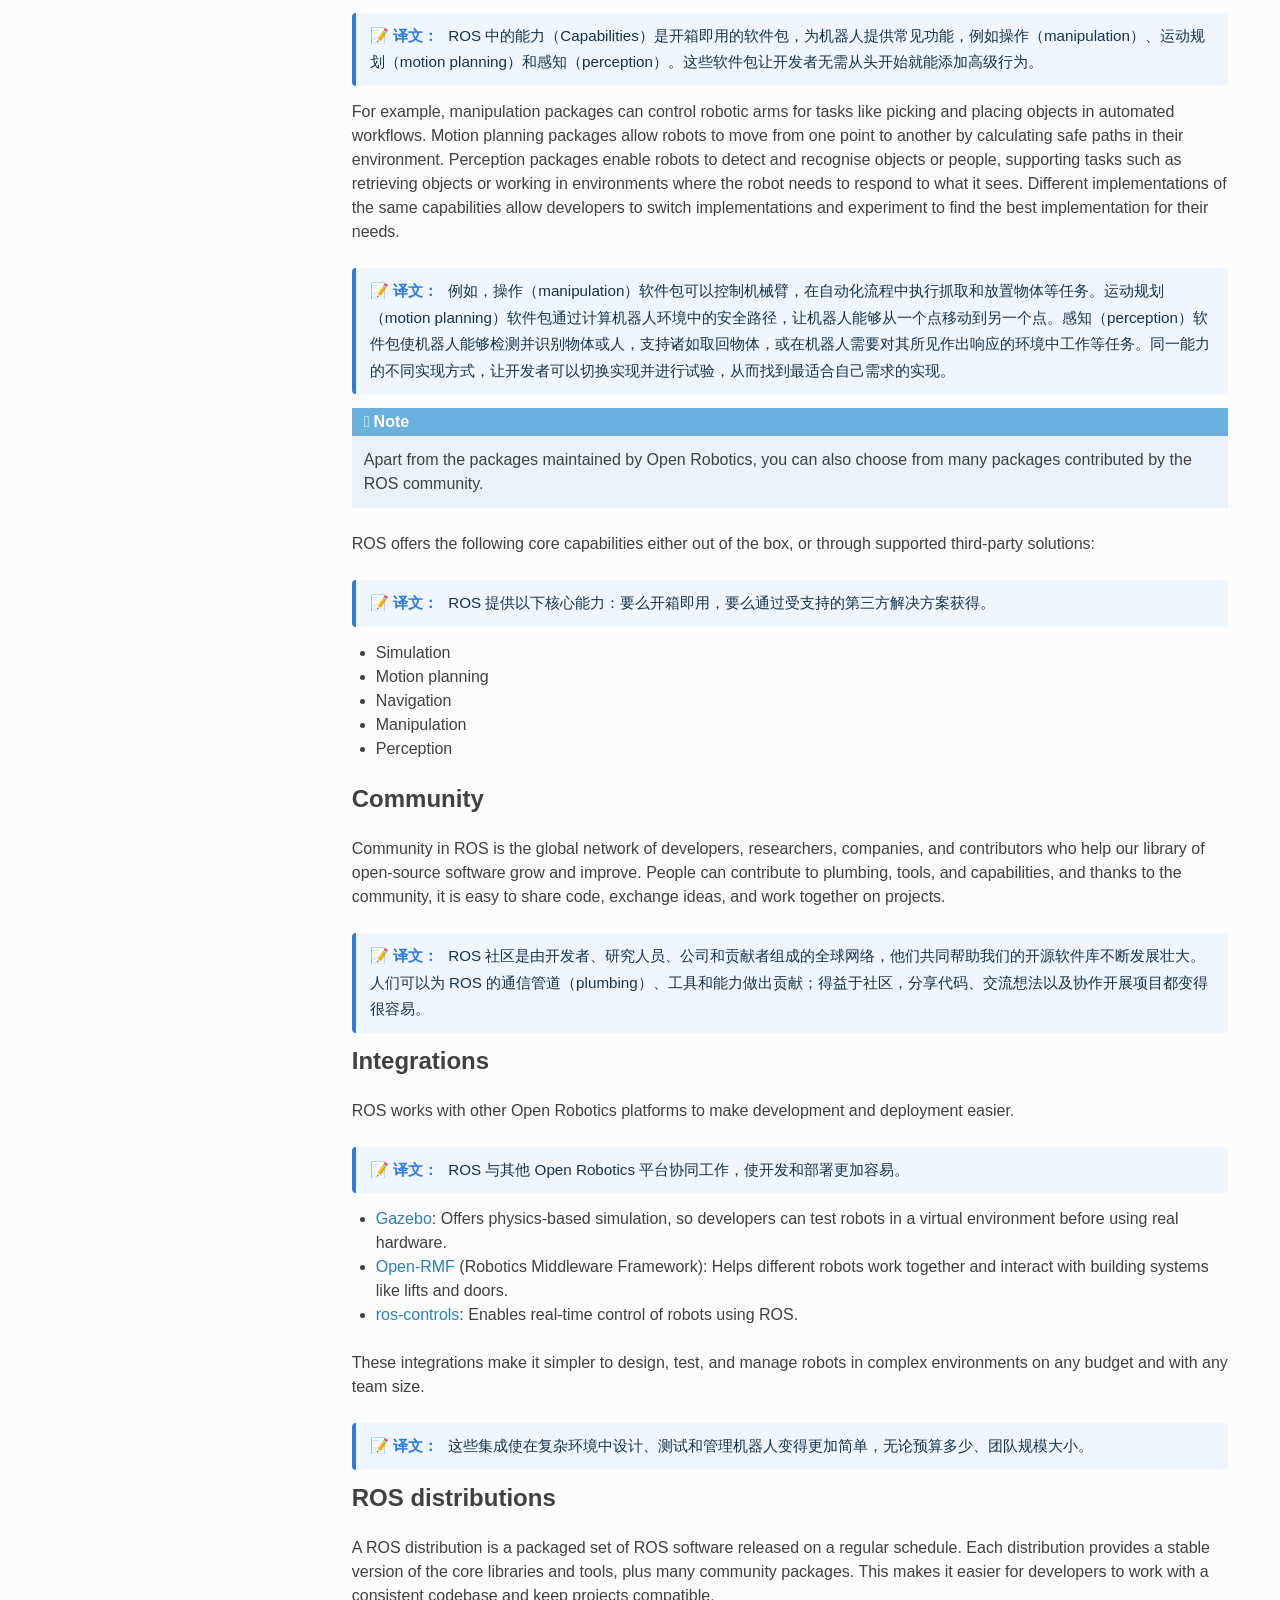
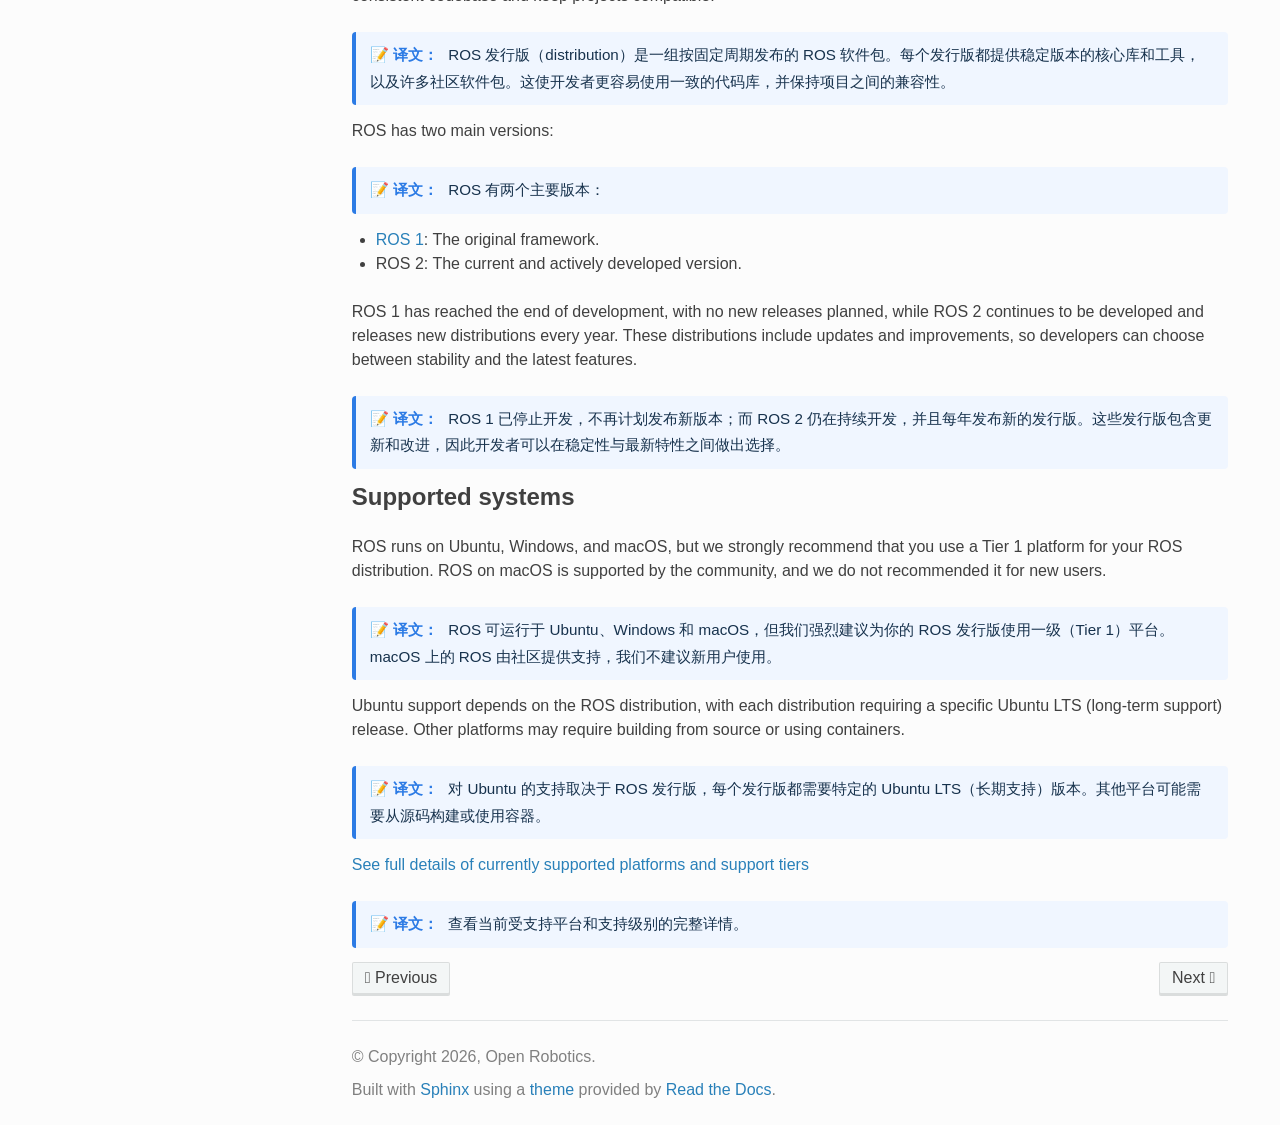
==== commit 80aab0fe: "修复：侧边栏目录中已本地镜像的页面改为指向本地翻译页（About ROS→about-ros.html），未镜像的仍指向官方" ====
--- a/about-ros.html
+++ b/about-ros.html
@@ -33,7 +33,7 @@
 <script src="_static/js/theme.js"></script>
 <link href="https://docs.ros.org/en/jazzy/genindex.html" rel="index" title="Index"/>
 <link href="https://docs.ros.org/en/jazzy/search.html" rel="search" title="Search"/>
-<link href="https://docs.ros.org/en/jazzy/Installation.html" rel="next" title="Installation"/>
+<link href="installation.html" rel="next" title="Installation"/>
 <link href="https://docs.ros.org/en/jazzy/index.html" rel="prev" title="ROS 2 Documentation"/>
 <style>
 /* ===== 转载署名 ===== */
@@ -93,7 +93,7 @@
 </div><div aria-label="Navigation menu" class="wy-menu wy-menu-vertical" data-spy="affix" role="navigation">
 <ul class="current">
 <li class="toctree-l1 current"><a class="current reference internal" href="about-ros.html#">About ROS</a></li>
-<li class="toctree-l1"><a class="reference internal" href="https://docs.ros.org/en/jazzy/Installation.html">Installation</a><ul>
+<li class="toctree-l1"><a class="reference internal" href="installation.html">Installation</a><ul>
 <li class="toctree-l2"><a class="reference internal" href="https://docs.ros.org/en/jazzy/Installation/Ubuntu-Install-Debs.html">Ubuntu (deb packages)</a></li>
 <li class="toctree-l2"><a class="reference internal" href="https://docs.ros.org/en/jazzy/Installation/Windows-Install-Binary.html">Windows (binary)</a></li>
 <li class="toctree-l2"><a class="reference internal" href="https://docs.ros.org/en/jazzy/Installation/RHEL-Install-RPMs.html">RHEL (RPM packages)</a></li>
@@ -709,7 +709,7 @@
 </div>
 <footer><div aria-label="Footer" class="rst-footer-buttons" role="navigation">
 <a accesskey="p" class="btn btn-neutral float-left" href="https://docs.ros.org/en/jazzy/index.html" rel="prev" title="ROS 2 Documentation"><span aria-hidden="true" class="fa fa-arrow-circle-left"></span> Previous</a>
-<a accesskey="n" class="btn btn-neutral float-right" href="https://docs.ros.org/en/jazzy/Installation.html" rel="next" title="Installation">Next <span aria-hidden="true" class="fa fa-arrow-circle-right"></span></a>
+<a accesskey="n" class="btn btn-neutral float-right" href="installation.html" rel="next" title="Installation">Next <span aria-hidden="true" class="fa fa-arrow-circle-right"></span></a>
 </div>
 <hr/>
 <div role="contentinfo">
